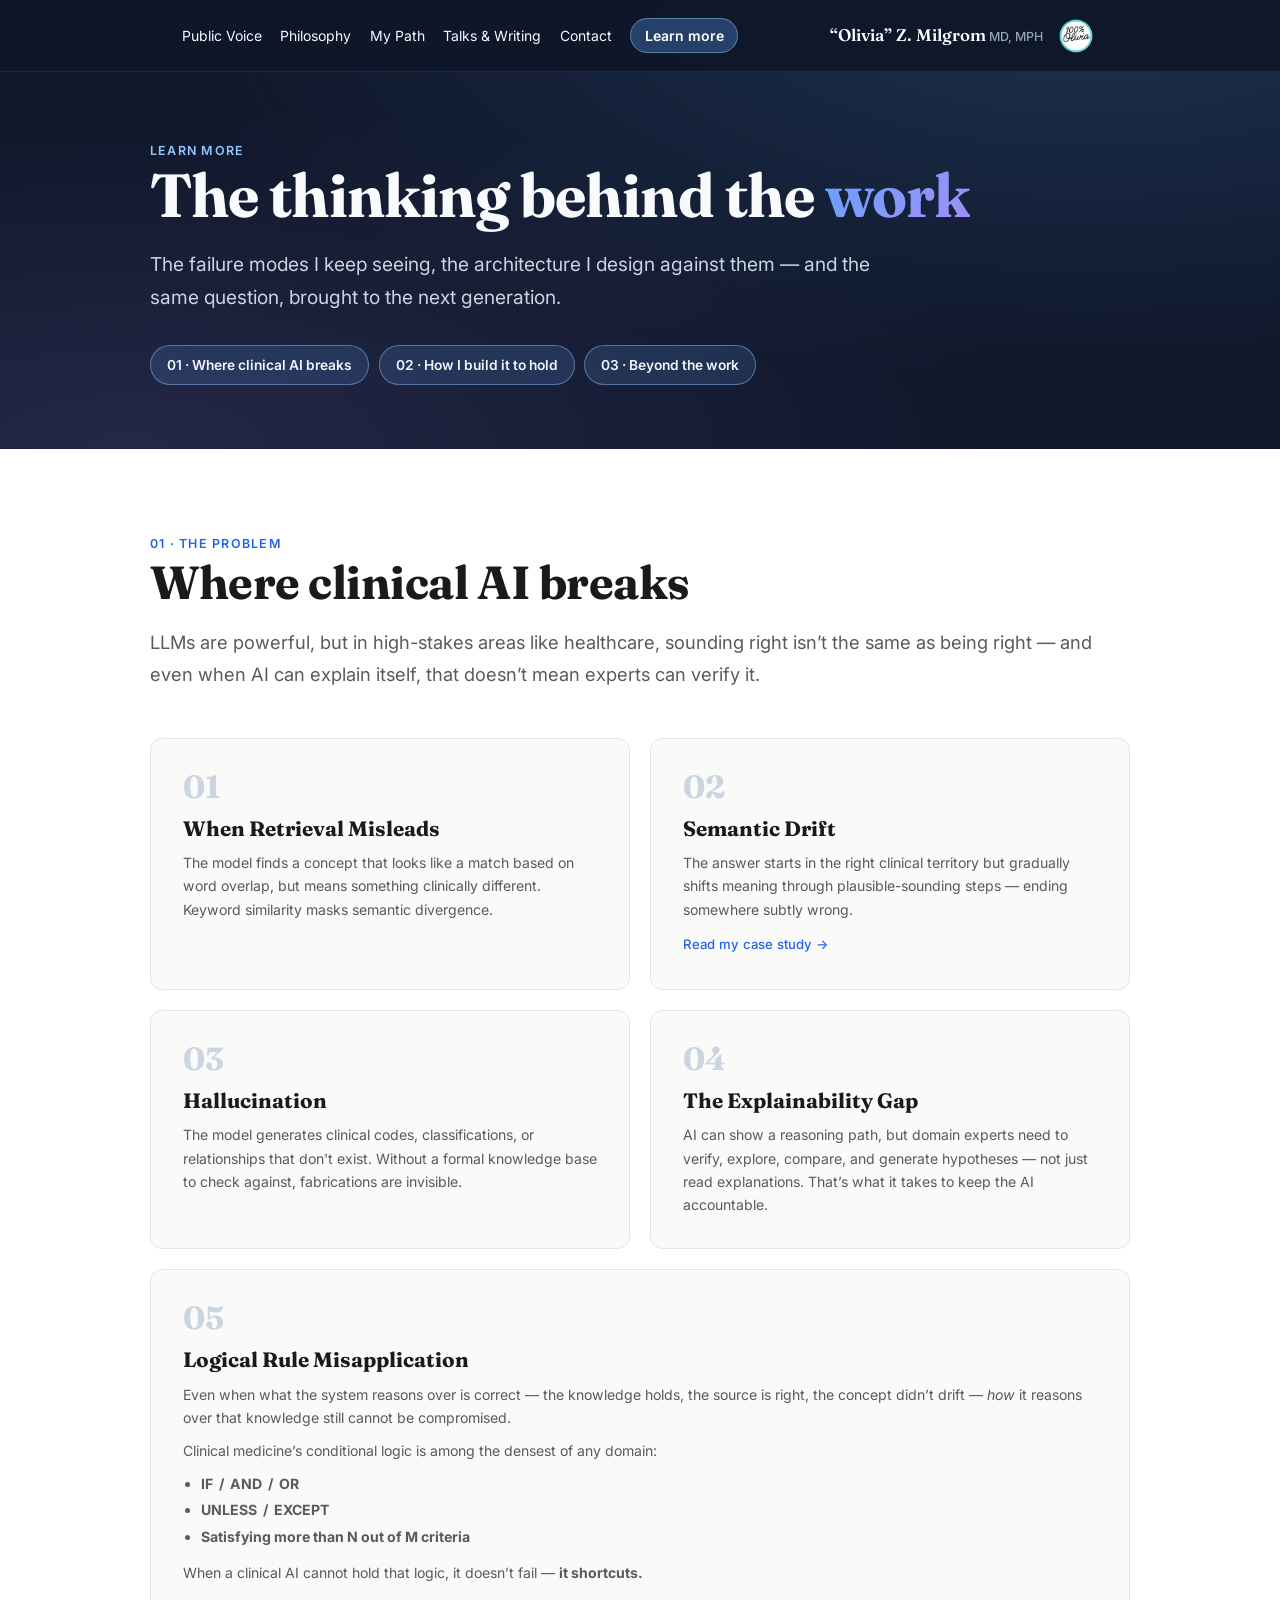
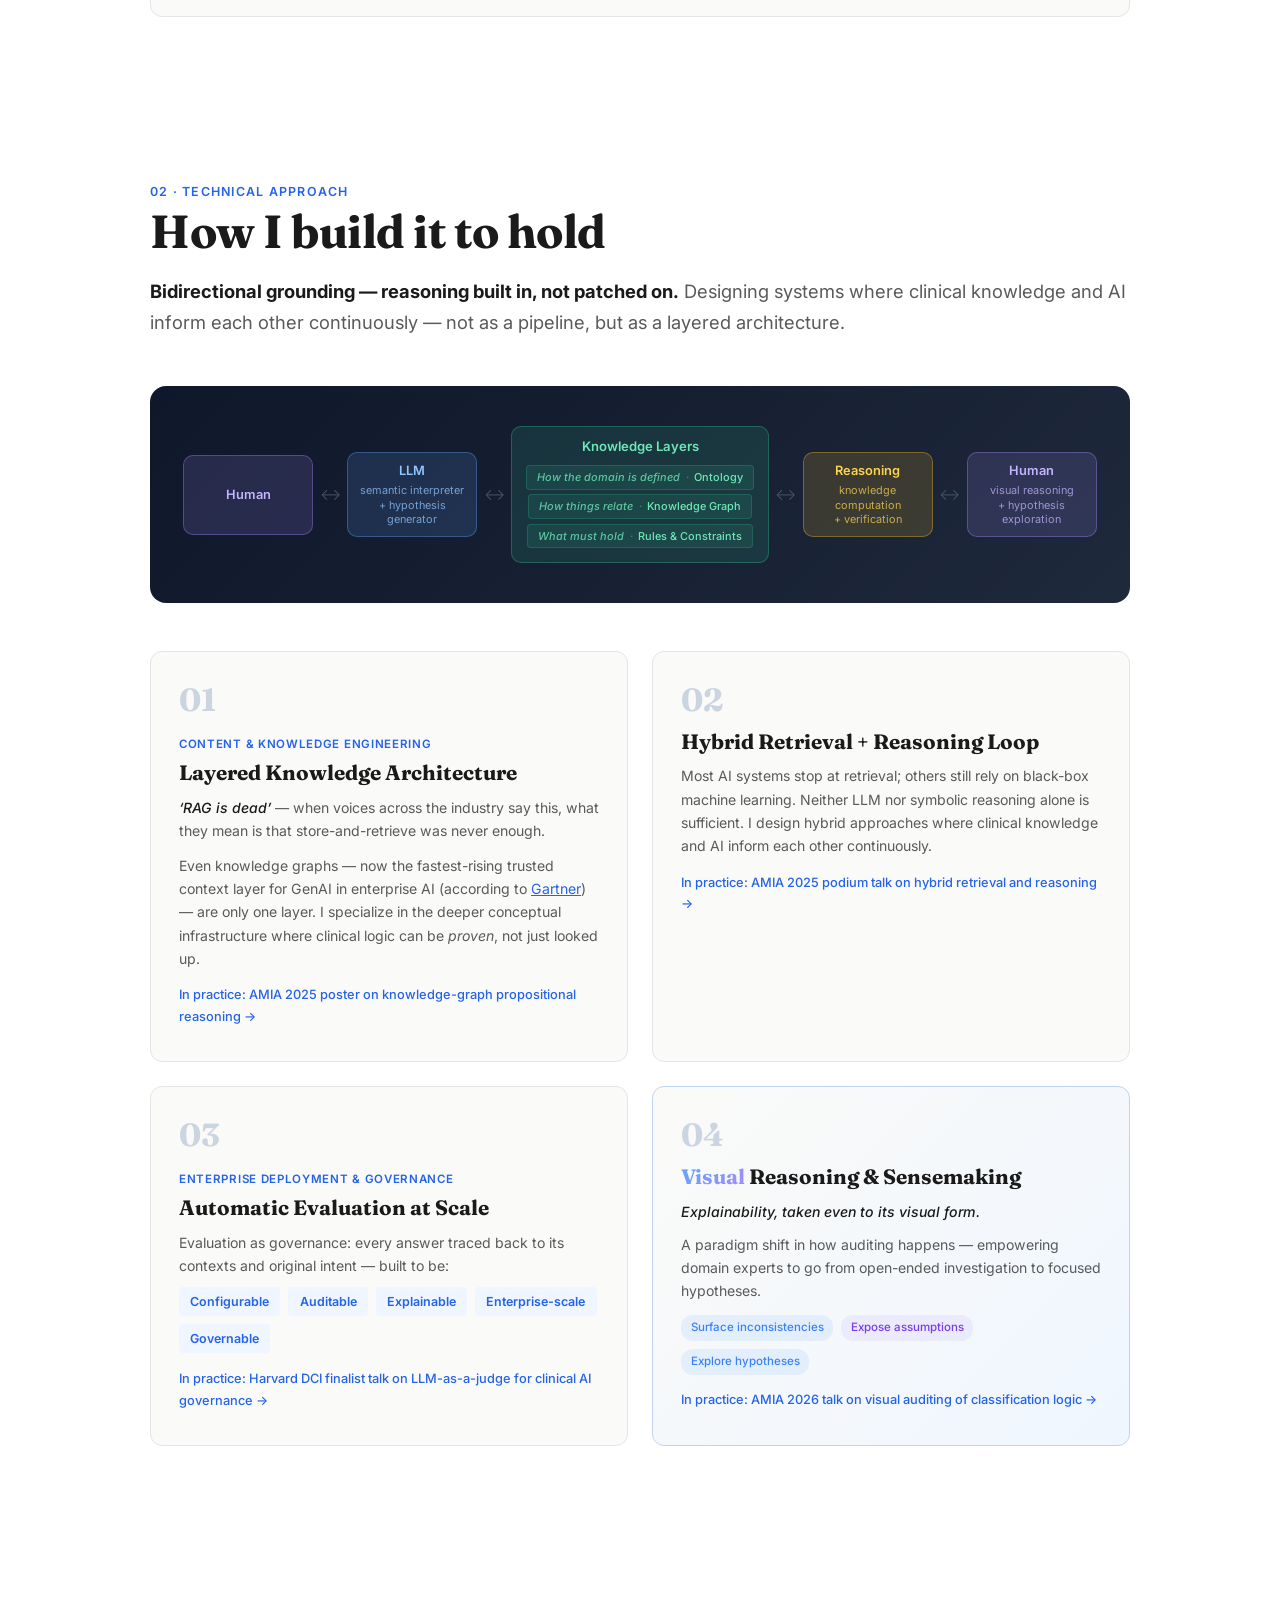
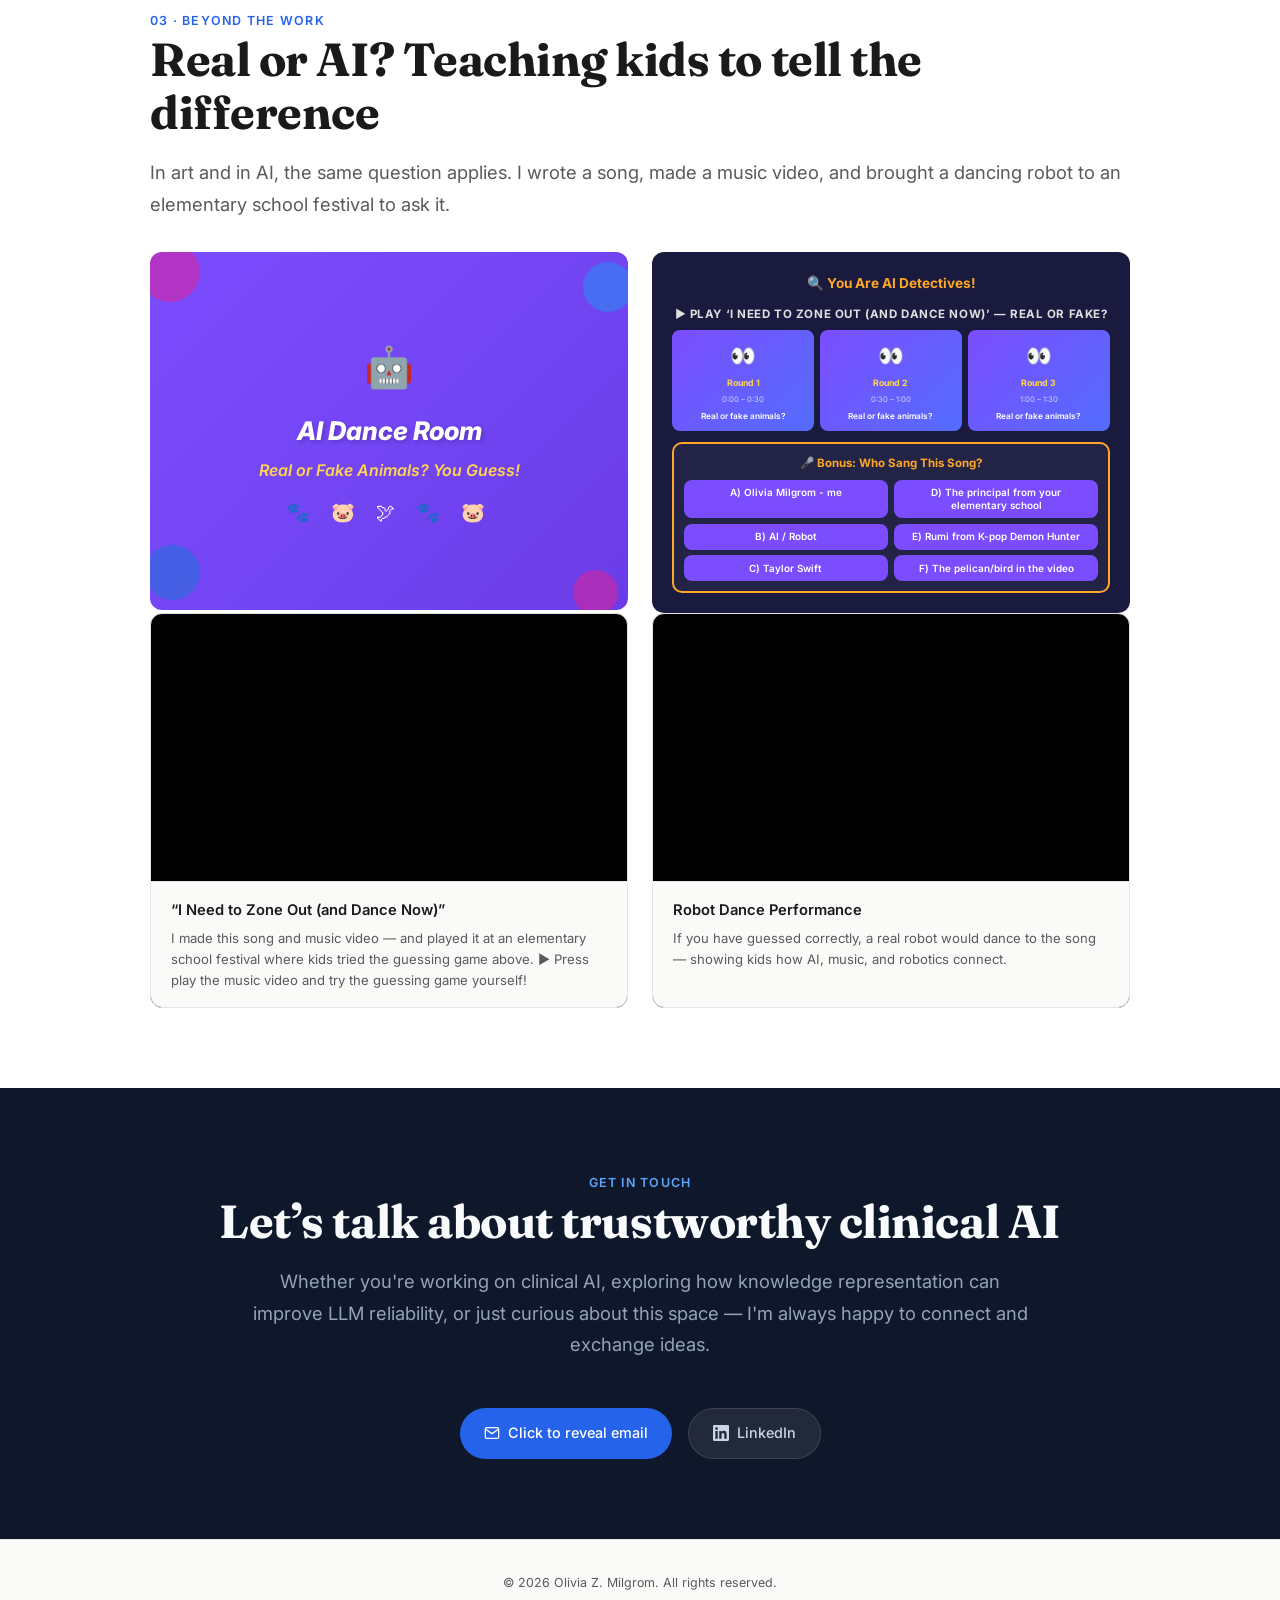
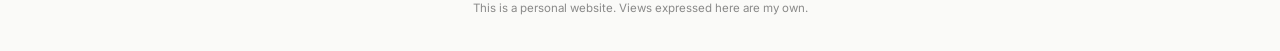
==== learn-more.html @ 84e0f895 "Redesign site: new hero, Public Voice gallery, Philosophy, My Path, and Learn more page - Hero: port" ====
<!DOCTYPE html>
<html lang="en">
<head>
<meta charset="UTF-8">
<meta name="viewport" content="width=device-width, initial-scale=1.0">
<!-- Google Analytics -->
<script async src="https://www.googletagmanager.com/gtag/js?id=G-RL3PQB3LN1"></script>
<script>
  window.dataLayer = window.dataLayer || [];
  function gtag(){dataLayer.push(arguments);}
  gtag('js', new Date());
  gtag('config', 'G-RL3PQB3LN1');
</script>
<meta name="color-scheme" content="only light">
<script>
if ('scrollRestoration' in history) history.scrollRestoration = 'manual';
if (!window.location.hash) {
  window.scrollTo(0, 0);
  document.addEventListener('DOMContentLoaded', function() { window.scrollTo(0, 0); });
  window.addEventListener('load', function() {
    window.scrollTo(0, 0);
    setTimeout(function() { window.scrollTo(0, 0); }, 50);
    setTimeout(function() { window.scrollTo(0, 0); }, 150);
    setTimeout(function() { window.scrollTo(0, 0); }, 500);
  });
}
</script>
<title>Learn more &mdash; &ldquo;Olivia&rdquo; Z. Milgrom</title>
<meta name="description" content="Where clinical AI breaks, how &quot;Olivia&quot; Z. Milgrom, MD MPH builds it to hold, and beyond the work.">
<link rel="preconnect" href="https://fonts.googleapis.com">
<link href="https://fonts.googleapis.com/css2?family=Inter:wght@300;400;500;600;700&family=Fraunces:opsz,wght@9..144,400;9..144,600;9..144,700&display=swap" rel="stylesheet">
<link rel="stylesheet" href="assets/css/site.css">
</head>
<body>

<!-- Navigation -->
<nav>
  <div class="nav-inner">
    <div class="nav-links">
      <a href="index.html#voice">Public Voice</a>
      <a href="index.html#about">Philosophy</a>
      <a href="index.html#path">My Path</a>
      <a href="index.html#writing">Talks &amp; Writing</a>
      <a href="#contact">Contact</a>
      <a href="learn-more.html" class="nav-more active">Learn more</a>
    </div>
    <a href="index.html" class="nav-brand">
      <span class="nav-name">&ldquo;Olivia&rdquo; Z. Milgrom<span class="nav-cred">MD, MPH</span></span>
      <img src="assets/images/logo-100-olivia.png" alt="100% Olivia">
    </a>
  </div>
</nav>

<section class="page-hero">
  <div class="section-inner">
    <span class="section-label">Learn more</span>
    <h1>The thinking behind the <em>work</em></h1>
    <p>The failure modes I keep seeing, the architecture I design against them &mdash; and the same question, brought to the next generation.</p>
    <div class="page-jump"><a href="#problem">01 &middot; Where clinical AI breaks</a><a href="#approach">02 &middot; How I build it to hold</a><a href="#community">03 &middot; Beyond the work</a></div>
  </div>
</section>

<!-- The Problem -->
<section class="problem-section" id="problem">
  <div class="section-inner">
    <span class="section-label">01 &middot; The Problem</span>
    <div class="section-title">Where clinical AI breaks</div>
    <p class="section-subtitle">
      LLMs are powerful, but in high-stakes areas like healthcare, sounding right isn&rsquo;t the same as being right &mdash;
      and even when AI can explain itself, that doesn&rsquo;t mean experts can verify it.
    </p>
    <div class="problem-grid">
      <div class="problem-card">
        <div class="step-num">01</div>
        <h3>When Retrieval Misleads</h3>
        <p>The model finds a concept that looks like a match based on word overlap, but means something clinically different. Keyword similarity masks semantic divergence.</p>
      </div>
      <div class="problem-card">
        <div class="step-num">02</div>
        <h3>Semantic Drift</h3>
        <p>The answer starts in the right clinical territory but gradually shifts meaning through plausible-sounding steps &mdash; ending somewhere subtly wrong.</p>
        <a href="https://medium.com/@olivia.milgrom/a-semantic-drift-perfect-storm-in-medical-ai-f0e9cd1b0f03" target="_blank" rel="noopener" style="display: inline-block; margin-top: 0.75rem; font-size: 0.82rem; font-weight: 500; color: var(--color-accent); text-decoration: none;">Read my case study &rarr;</a>
      </div>
      <div class="problem-card">
        <div class="step-num">03</div>
        <h3>Hallucination</h3>
        <p>The model generates clinical codes, classifications, or relationships that don't exist. Without a formal knowledge base to check against, fabrications are invisible.</p>
      </div>
      <div class="problem-card">
        <div class="step-num">04</div>
        <h3>The Explainability Gap</h3>
        <p>AI can show a reasoning path, but domain experts need to verify, explore, compare, and generate hypotheses &mdash; not just read explanations. That&rsquo;s what it takes to keep the AI accountable.</p>
      </div>
      <div class="problem-card" style="grid-column: 1 / -1;">
        <div class="step-num">05</div>
        <h3>Logical Rule Misapplication</h3>
        <p>Even when what the system reasons over is correct &mdash; the knowledge holds, the source is right, the concept didn&rsquo;t drift &mdash; <em>how</em> it reasons over that knowledge still cannot be compromised.</p>
        <p style="margin-top: 0.65rem;">Clinical medicine&rsquo;s conditional logic is among the densest of any domain:</p>
        <ul style="margin: 0.5rem 0 0.65rem 1.1rem; font-size: 0.88rem; color: var(--color-text-muted); line-height: 1.9;">
          <li><strong>IF &nbsp;/&nbsp; AND &nbsp;/&nbsp; OR</strong></li>
          <li><strong>UNLESS &nbsp;/&nbsp; EXCEPT</strong></li>
          <li><strong>Satisfying more than N out of M criteria</strong></li>
        </ul>
        <p>When a clinical AI cannot hold that logic, it doesn&rsquo;t fail &mdash; <strong>it shortcuts.</strong></p>
      </div>
    </div>
  </div>
</section>

<!-- Baby Blues Example — PRESERVED FOR FUTURE USE (pending submission)
<section class="example-section">
  <div class="section-inner">
    <div class="example-box">
      <h3>One phrase, all three failures: "Baby blues"</h3>
      <p>When an AI system processes the clinical concept "Baby blues" (postpartum mood changes,
        ICD-10-CM code F53.0), all three failure modes appear at once — making this a useful litmus
        test for any clinical AI system.</p>
      <div class="example-failures">
        <div class="example-failure failure-surface"><h4>Surface-Level</h4><p>Lexical search returns "Blue baby" — cyanotic heart disease in newborns. Word overlap, completely wrong clinical meaning.</p></div>
        <div class="example-failure failure-drift"><h4>Semantic Drift</h4><p>The LLM starts with postpartum mood, drifts through "depression," and lands on major depressive disorder — a different condition requiring different treatment.</p></div>
        <div class="example-failure failure-hallucination"><h4>Hallucination</h4><p>The model invents plausible-sounding but nonexistent ICD-10 codes, or fabricates clinical relationships not in any knowledge base.</p></div>
      </div>
    </div>
  </div>
</section>
-->

<!-- Approach -->
<section class="approach-section" id="approach">
  <div class="section-inner">
    <span class="section-label">02 &middot; Technical Approach</span>
    <div class="section-title">How I build it to hold</div>
    <p class="section-subtitle">
      <strong style="color: var(--color-text);">Bidirectional grounding &mdash; reasoning built in, not patched on.</strong> Designing systems where clinical knowledge and AI inform each other continuously &mdash; not as a pipeline, but as a layered architecture.
    </p>

    <!-- Architecture Diagram -->
    <div class="arch-diagram">
      <div class="arch-flow">
        <div class="arch-node arch-node-human">Human</div>
        <div class="arch-arrow">&harr;</div>
        <div class="arch-node arch-node-llm">LLM<div class="arch-node-sub">semantic interpreter<br>+ hypothesis generator</div></div>
        <div class="arch-arrow">&harr;</div>
        <div class="arch-node arch-node-knowledge">
          <div style="font-size: 0.82rem; font-weight: 600; margin-bottom: 0.4rem;">Knowledge Layers</div>
          <div class="arch-klayer"><span class="kl-q">How the domain is defined</span> <span class="kl-sep">&middot;</span> Ontology</div>
          <div class="arch-klayer"><span class="kl-q">How things relate</span> <span class="kl-sep">&middot;</span> Knowledge Graph</div>
          <div class="arch-klayer"><span class="kl-q">What must hold</span> <span class="kl-sep">&middot;</span> Rules &amp; Constraints</div>
        </div>
        <div class="arch-arrow">&harr;</div>
        <div class="arch-node arch-node-reasoner">Reasoning<div class="arch-node-sub">knowledge computation<br>+ verification</div></div>
        <div class="arch-arrow">&harr;</div>
        <div class="arch-node arch-node-human">Human<div class="arch-node-sub">visual reasoning<br>+ hypothesis exploration</div></div>
      </div>
    </div>

    <!-- Explanatory Steps -->
    <div class="approach-flow">
      <div class="approach-step" id="layered-knowledge">
        <div class="step-num">01</div>
        <span class="step-tag">Content &amp; Knowledge Engineering</span>
        <h3>Layered Knowledge Architecture</h3>
        <p style="margin-bottom: 0.75rem;"><span style="font-style: italic; color: var(--color-text); font-weight: 500;">&lsquo;RAG is dead&rsquo;</span> &mdash; when voices across the industry say this, what they mean is that store-and-retrieve was never enough.</p>
        <p>Even knowledge graphs &mdash; now the fastest-rising trusted context layer for GenAI in enterprise AI (according to <a href="https://www.gartner.com/en/articles/hype-cycle-for-artificial-intelligence" target="_blank" rel="noopener" style="color: var(--color-accent); text-decoration: underline;">Gartner</a>) &mdash; are only one layer. I specialize in the deeper conceptual infrastructure where clinical logic can be <em>proven</em>, not just looked up.</p>
        <a href="index.html#amia-2025-poster" style="display: inline-block; margin-top: 0.9rem; font-size: 0.8rem; font-weight: 500; color: var(--color-accent); text-decoration: none;">In practice: AMIA 2025 poster on knowledge-graph propositional reasoning &rarr;</a>
      </div>
      <div class="approach-step" id="hybrid-reasoning">
        <div class="step-num">02</div>
        <h3>Hybrid Retrieval + Reasoning Loop</h3>
        <p>Most AI systems stop at retrieval; others still rely on black-box machine learning. Neither LLM nor symbolic reasoning alone is sufficient. I design hybrid approaches where clinical knowledge and AI inform each other continuously.</p>
        <a href="index.html#amia-2025-podium" style="display: inline-block; margin-top: 0.9rem; font-size: 0.8rem; font-weight: 500; color: var(--color-accent); text-decoration: none;">In practice: AMIA 2025 podium talk on hybrid retrieval and reasoning &rarr;</a>
      </div>
      <div class="approach-step">
        <div class="step-num">03</div>
        <span class="step-tag">Enterprise Deployment &amp; Governance</span>
        <h3>Automatic Evaluation at Scale</h3>
        <p>Evaluation as governance: every answer traced back to its contexts and original intent &mdash; built to be:</p>
        <div style="display: flex; gap: 0.5rem; flex-wrap: wrap; margin-top: 0.6rem;">
          <span style="font-size: 0.78rem; font-weight: 600; padding: 0.25rem 0.7rem; border-radius: 4px; background: #EFF6FF; color: #2563EB;">Configurable</span>
          <span style="font-size: 0.78rem; font-weight: 600; padding: 0.25rem 0.7rem; border-radius: 4px; background: #EFF6FF; color: #2563EB;">Auditable</span>
          <span style="font-size: 0.78rem; font-weight: 600; padding: 0.25rem 0.7rem; border-radius: 4px; background: #EFF6FF; color: #2563EB;">Explainable</span>
          <span style="font-size: 0.78rem; font-weight: 600; padding: 0.25rem 0.7rem; border-radius: 4px; background: #EFF6FF; color: #2563EB;">Enterprise-scale</span>
          <span style="font-size: 0.78rem; font-weight: 600; padding: 0.25rem 0.7rem; border-radius: 4px; background: #EFF6FF; color: #2563EB;">Governable</span>
        </div>
        <a href="index.html#dci-2026" style="display: inline-block; margin-top: 0.9rem; font-size: 0.8rem; font-weight: 500; color: var(--color-accent); text-decoration: none;">In practice: Harvard DCI finalist talk on LLM-as-a-judge for clinical AI governance &rarr;</a>
        <!-- PRESERVED DETAIL: AI evaluation tools deployed via MCP (Model Context Protocol — an open standard for connecting AI models to external knowledge and tools). -->
      </div>
      <div class="approach-step" id="visual-reasoning" style="background: linear-gradient(135deg, #FAFAF8 0%, #EFF6FF 100%); border: 1.5px solid #bfd4f2;">
        <div class="step-num">04</div>
        <h3><span style="background: linear-gradient(135deg, #60A5FA, #A78BFA); -webkit-background-clip: text; -webkit-text-fill-color: transparent; background-clip: text;">Visual</span> Reasoning &amp; Sensemaking</h3>
        <p style="font-style: italic; color: var(--color-text); font-weight: 500; margin-bottom: 0.6rem;">Explainability, taken even to its visual form.</p>
        <p style="margin-bottom: 0.8rem;">A paradigm shift in how auditing happens &mdash; empowering domain experts to go from open-ended investigation to focused hypotheses.</p>
        <div style="display: flex; gap: 0.5rem; margin-top: 0.4rem; flex-wrap: wrap;">
          <span style="font-size: 0.72rem; padding: 0.2rem 0.6rem; border-radius: 12px; background: rgba(96,165,250,0.12); color: #3B82F6; font-weight: 500;">Surface inconsistencies</span>
          <span style="font-size: 0.72rem; padding: 0.2rem 0.6rem; border-radius: 12px; background: rgba(167,139,250,0.12); color: #7C3AED; font-weight: 500;">Expose assumptions</span>
          <span style="font-size: 0.72rem; padding: 0.2rem 0.6rem; border-radius: 12px; background: rgba(96,165,250,0.12); color: #3B82F6; font-weight: 500;">Explore hypotheses</span>
        </div>
        <a href="index.html#amia-2026" style="display: inline-block; margin-top: 0.9rem; font-size: 0.8rem; font-weight: 500; color: var(--color-accent); text-decoration: none;">In practice: AMIA 2026 talk on visual auditing of classification logic &rarr;</a>
      </div>
    </div>
  </div>
</section>

<!-- Beyond the Work -->
<section class="community-section" id="community">
  <div class="section-inner">
    <span class="section-label">03 &middot; Beyond the Work</span>
    <div class="section-title">Real or AI? Teaching kids to tell the difference</div>
    <p class="section-subtitle" style="margin-bottom: 0;">In art and in AI, the same question applies. I wrote a song, made a music video, and brought a dancing robot to an elementary school festival to ask it.</p>

    <!-- STEAM Activity Slides (first) -->
    <div class="steam-slides">
      <!-- Slide 1: Title Slide -->
      <div class="steam-slide steam-slide-1">
        <div class="corner-blob blob-tl"></div>
        <div class="corner-blob blob-tr"></div>
        <div class="corner-blob blob-bl"></div>
        <div class="corner-blob blob-br"></div>
        <div class="slide-robot">&#x1F916;</div>
        <h3>AI Dance Room</h3>
        <div class="slide-subtitle">Real or Fake Animals? You Guess!</div>
        <div class="slide-icons">&#x1F43E; &#x1F437; &#x1F54A; &#x1F43E; &#x1F437;</div>
      </div>

      <!-- Slide 2: 3 Rounds + Bonus Quiz -->
      <div class="steam-slide steam-slide-2">
        <div class="quiz-header">&#x1F50D; You Are AI Detectives!</div>

        <!-- Three Rounds -->
        <div class="rounds-section">
          <h4>&#x25B6; Play &lsquo;I Need to Zone Out (and Dance Now)&rsquo; &mdash; Real or Fake?</h4>
          <div class="rounds-grid">
            <div class="round-card">
              <span class="round-emoji">&#x1F440;</span>
              <span class="round-label">Round 1</span>
              <span class="round-time">0:00 &ndash; 0:30</span>
              <span class="round-q">Real or fake animals?</span>
            </div>
            <div class="round-card">
              <span class="round-emoji">&#x1F440;</span>
              <span class="round-label">Round 2</span>
              <span class="round-time">0:30 &ndash; 1:00</span>
              <span class="round-q">Real or fake animals?</span>
            </div>
            <div class="round-card">
              <span class="round-emoji">&#x1F440;</span>
              <span class="round-label">Round 3</span>
              <span class="round-time">1:00 &ndash; 1:30</span>
              <span class="round-q">Real or fake animals?</span>
            </div>
          </div>
        </div>

        <!-- Bonus: Who Sang It? -->
        <div class="quiz-board">
          <h4>&#x1F3A4; Bonus: Who Sang This Song?</h4>
          <div class="quiz-options">
            <div class="quiz-option">A) Olivia Milgrom - me</div>
            <div class="quiz-option">D) The principal from your elementary school</div>
            <div class="quiz-option">B) AI / Robot</div>
            <div class="quiz-option">E) Rumi from K-pop Demon Hunter</div>
            <div class="quiz-option">C) Taylor Swift</div>
            <div class="quiz-option">F) The pelican/bird in the video</div>
          </div>
        </div>
      </div>
    </div>

    <!-- Videos -->
    <div class="community-grid">
      <div class="community-video">
        <iframe src="https://www.youtube.com/embed/BuSH_kAuNek" title="I need to zone out (and dance now) - AI Song" allow="accelerometer; clipboard-write; encrypted-media; gyroscope; picture-in-picture" allowfullscreen loading="lazy"></iframe>
        <div class="video-caption">
          <h4>&ldquo;I Need to Zone Out (and Dance Now)&rdquo;</h4>
          <p>I made this song and music video &mdash; and played it
          at an elementary school festival where kids tried the guessing game above.
          &#x25B6; Press play the music video and try the guessing game yourself!</p>
        </div>
      </div>
      <div class="community-video">
        <iframe src="https://www.youtube.com/embed/_xEVn1Y7H2Y" title="Robot needs to zoom out and dance now" allow="accelerometer; clipboard-write; encrypted-media; gyroscope; picture-in-picture" allowfullscreen loading="lazy"></iframe>
        <div class="video-caption">
          <h4>Robot Dance Performance</h4>
          <p>If you have guessed correctly, a real robot would dance to the song &mdash;
          showing kids how AI, music, and robotics connect.</p>
        </div>
      </div>
    </div>

  </div>
</section>

<!-- Contact -->
<section class="contact-section" id="contact">
  <div class="section-inner">
    <span class="section-label">Get in Touch</span>
    <div class="section-title">Let&rsquo;s talk about trustworthy clinical AI</div>
    <p class="section-subtitle">
      Whether you're working on clinical AI, exploring how knowledge representation
      can improve LLM reliability, or just curious about this space &mdash;
      I'm always happy to connect and exchange ideas.
    </p>
    <div class="contact-links">
      <a href="#contact" class="btn-primary" id="email-reveal" onclick="event.preventDefault();var a='contact',b='100percent-olivia',c='com';var addr=a+'@'+b+'.'+c;this.href='mail'+'to:'+addr;this.textContent=addr;this.onclick=null;this.style.cursor='pointer';" style="cursor: pointer; text-decoration: none;">
        <svg width="16" height="16" fill="none" stroke="currentColor" stroke-width="2" viewBox="0 0 24 24"><path d="M4 4h16c1.1 0 2 .9 2 2v12c0 1.1-.9 2-2 2H4c-1.1 0-2-.9-2-2V6c0-1.1.9-2 2-2z"/><polyline points="22,6 12,13 2,6"/></svg>
        Click to reveal email
      </a>
      <a href="https://www.linkedin.com/in/olivia-milgrom" class="btn-secondary" target="_blank" rel="noopener">
        <svg width="16" height="16" fill="currentColor" viewBox="0 0 24 24"><path d="M20.447 20.452h-3.554v-5.569c0-1.328-.027-3.037-1.852-3.037-1.853 0-2.136 1.445-2.136 2.939v5.667H9.351V9h3.414v1.561h.046c.477-.9 1.637-1.85 3.37-1.85 3.601 0 4.267 2.37 4.267 5.455v6.286zM5.337 7.433a2.062 2.062 0 01-2.063-2.065 2.064 2.064 0 112.063 2.065zm1.782 13.019H3.555V9h3.564v11.452zM22.225 0H1.771C.792 0 0 .774 0 1.729v20.542C0 23.227.792 24 1.771 24h20.451C23.2 24 24 23.227 24 22.271V1.729C24 .774 23.2 0 22.222 0h.003z"/></svg>
        LinkedIn
      </a>
    </div>
  </div>
</section>

<footer>
  &copy; 2026 Olivia Z. Milgrom. All rights reserved.
  <div style="margin-top: 0.4rem; font-size: 0.72rem; opacity: 0.7;">This is a personal website. Views expressed here are my own.</div>
</footer>

</body>
</html>
---- assets/css/site.css ----
:root {
    --color-bg: #FAFAF8;
    --color-text: #1a1a1a;
    --color-text-muted: #5a5a5a;
    --color-accent: #2563EB;
    --color-accent-soft: #EFF6FF;
    --color-border: #e5e5e5;
    --color-hero-bg: #0F172A;
    --color-hero-text: #F8FAFC;
    --color-hero-muted: #94A3B8;
    --font-display: 'Fraunces', Georgia, serif;
    --font-body: 'Inter', -apple-system, sans-serif;
    --max-width: 980px;
  }
  *, *::before, *::after { box-sizing: border-box; margin: 0; padding: 0; }
  html { scroll-behavior: smooth; color-scheme: only light; }
  body {
    font-family: var(--font-body);
    color: var(--color-text);
    background: var(--color-bg);
    line-height: 1.7;
    font-size: 16px;
    -webkit-font-smoothing: antialiased;
  }

  /* -- Scroll offset for fixed nav -- */
  section[id], .approach-step[id], .writing-card[id] {
    scroll-margin-top: 80px;
  }

  /* -- Nav -- */
  nav {
    position: fixed; top: 0; left: 0; right: 0; z-index: 100;
    background: rgba(15, 23, 42, 0.95);
    backdrop-filter: blur(12px);
    border-bottom: 1px solid rgba(255,255,255,0.08);
  }
  nav .nav-inner {
    max-width: var(--max-width); margin: 0 auto;
    display: flex; justify-content: space-between; align-items: center;
    padding: 0.85rem 2rem;
  }
  nav .nav-brand {
    flex-shrink: 0; display: flex; align-items: center; gap: 0.7rem;
    text-decoration: none;
  }
  nav .nav-name {
    font-family: var(--font-display); font-size: 1.05rem; font-weight: 600;
    color: var(--color-hero-text); white-space: nowrap;
  }
  nav .nav-name .nav-cred { font-family: var(--font-body); font-size: 0.78rem; font-weight: 500; color: var(--color-hero-muted); margin-left: 0.2rem; }
  nav .nav-brand img {
    height: 44px; width: 44px; border-radius: 50%; display: block;
  }
  nav .nav-links { display: flex; gap: 1.15rem; align-items: center; }
  nav .nav-links a {
    color: var(--color-hero-text); text-decoration: none;
    font-size: 0.875rem; font-weight: 400; transition: color 0.2s;
  }
  nav .nav-links a:hover { color: var(--color-hero-text); }

  /* -- Hero -- */
  .hero {
    background: var(--color-hero-bg);
    color: var(--color-hero-text);
    padding: 8rem 2rem 5rem;
    position: relative; overflow: hidden;
  }
  /* Stage photo as a soft backdrop behind the bio */
  .hero::before {
    content: ""; position: absolute; inset: 0;
    background: url("assets/images/photo-himss.jpg") center 35% / cover no-repeat;
    filter: blur(7px) saturate(0.9); transform: scale(1.08); opacity: 0.5;
  }
  .hero::after {
    content: ""; position: absolute; inset: 0;
    background: linear-gradient(100deg, rgba(15,23,42,0.97) 0%, rgba(15,23,42,0.88) 45%, rgba(15,23,42,0.6) 100%),
                linear-gradient(to bottom, rgba(15,23,42,0) 55%, rgba(15,23,42,0.95) 100%);
  }
  .hero-inner {
    position: relative; z-index: 1;
    max-width: var(--max-width); margin: 0 auto;
    display: grid; grid-template-columns: 1fr 335px; gap: 3rem; align-items: start;
  }
  /* Round portrait, cropped to the face */
  .hero-portrait {
    width: 220px; aspect-ratio: 1; border-radius: 50%; overflow: hidden; margin: 2.5rem auto 0;
    border: 3px solid rgba(255,255,255,0.14);
    box-shadow: 0 0 0 8px rgba(96,165,250,0.08), 0 20px 50px rgba(0,0,0,0.4);
  }
  .hero-portrait img {
    width: 100%; height: 100%; object-fit: cover; object-position: center 20%; display: block;
    transform: scale(1.1); transform-origin: 50% 20%;
  }
  .hero-text > :last-child { margin-bottom: 0; }
  /* Bio with highlighter-marked keywords */
  .hero-bio {
    font-size: 1.2rem; line-height: 1.85; color: #CBD5E1; max-width: 700px; margin-bottom: 1.75rem;
  }
  .hero-bio mark {
    color: #fff; font-weight: 600; padding: 0 0.15em; border-radius: 3px;
    background: linear-gradient(90deg, rgba(96,165,250,0.45), rgba(167,139,250,0.45)) no-repeat 0 88% / 0% 38%;
    animation: mark-in 0.7s ease-out forwards;
  }
  .hero-bio mark:nth-of-type(2) { animation-delay: 0.25s; }
  .hero-bio mark:nth-of-type(3) { animation-delay: 0.5s; }
  .hero-bio mark:nth-of-type(4) { animation-delay: 0.75s; }
  .hero-bio mark:nth-of-type(5) { animation-delay: 1s; }
  .hero-bio mark:nth-of-type(6) { animation-delay: 1.25s; }
  .hero-bio mark:nth-of-type(7) { animation-delay: 1.5s; }
  @keyframes mark-in { to { background-size: 100% 38%; } }
  @media (prefers-reduced-motion: reduce) { .hero-bio mark { animation: none; background-size: 100% 38%; } }
  .hero-pillars { display: flex; flex-wrap: wrap; gap: 0 1.6rem; }
  .hero-pillars span {
    font-family: var(--font-display); font-size: clamp(1.5rem, 3vw, 2rem); font-weight: 700; line-height: 1.3;
    color: var(--color-hero-text);
  }
  .hero-pillars span::before { content: ""; display: inline-block; width: 0.38em; height: 0.38em; border-radius: 50%; margin-right: 0.45em; vertical-align: 0.12em; background: linear-gradient(135deg, #60A5FA, #A78BFA); }
  .hero-name {
    font-size: 0.85rem; font-weight: 600; letter-spacing: 0.1em;
    text-transform: uppercase; color: #93C5FD; margin-bottom: 1rem;
  }
  .hero-identity {
    display: flex; align-items: center; gap: 0.75rem;
    margin-bottom: 1.2rem;
  }
  .hero-photo {
    flex-shrink: 0; width: 52px; height: 52px;
    border-radius: 50%; overflow: hidden;
    border: 2px solid rgba(255,255,255,0.15);
  }
  .hero-photo img { width: 100%; height: 100%; object-fit: cover; object-position: center 15%; }
  .hero-label {
    display: inline-block;
    font-size: 0.8rem; font-weight: 500; letter-spacing: 0.08em;
    text-transform: uppercase; color: var(--color-hero-muted);
  }
  .hero h1 {
    font-family: var(--font-display);
    font-size: clamp(2.5rem, 6vw, 4.1rem);
    font-weight: 700; line-height: 1.1; letter-spacing: -0.01em;
    margin-bottom: 1.75rem; max-width: 780px;
  }
  .hero h1 em {
    font-style: normal;
    background: linear-gradient(135deg, #60A5FA, #A78BFA);
    -webkit-background-clip: text; -webkit-text-fill-color: transparent;
    background-clip: text;
  }
  .hero-subtitle {
    font-size: 1.15rem; color: var(--color-hero-muted);
    max-width: 780px; line-height: 1.75; margin-bottom: 2.5rem;
  }
  .hero-proof {
    grid-column: 1 / -1;
    display: grid; grid-template-columns: repeat(4, 1fr); gap: 1rem;
    margin-top: 0.5rem;
  }
  .hero-proof a, .hero-proof div {
    display: block; padding: 1.25rem 1.25rem 1.1rem; border-radius: 14px;
    background: rgba(96,165,250,0.07); border: 1px solid rgba(96,165,250,0.2);
    text-decoration: none; transition: border-color 0.2s, background 0.2s;
  }
  .hero-proof a:hover { border-color: rgba(96,165,250,0.55); background: rgba(96,165,250,0.12); }
  .hero-proof .proof-big {
    display: block; font-family: var(--font-display); font-size: 2.3rem; font-weight: 700; line-height: 1;
    background: linear-gradient(135deg, #60A5FA, #A78BFA);
    -webkit-background-clip: text; -webkit-text-fill-color: transparent; background-clip: text;
    margin-bottom: 0.6rem;
  }
  .hero-proof strong { display: block; font-size: 0.88rem; font-weight: 600; color: var(--color-hero-text); line-height: 1.35; }
  .hero-proof .proof-sub { display: block; font-size: 0.75rem; color: var(--color-hero-muted); margin-top: 0.25rem; line-height: 1.4; }
  .hero-credentials { grid-column: 1 / -1; display: flex; flex-wrap: wrap; gap: 0.5rem; margin-top: 1.5rem; }
  .hero-credentials span {
    font-size: 0.86rem; font-weight: 600;
    padding: 0.42rem 0.95rem; border-radius: 100px;
    background: rgba(96,165,250,0.16); color: #F1F5F9;
    border: 1px solid rgba(147,197,253,0.45);
  }

  /* -- Sections -- */
  section { padding: 5rem 2rem; }
  .section-inner { max-width: var(--max-width); margin: 0 auto; }
  .section-label {
    font-size: 0.78rem; font-weight: 600; letter-spacing: 0.1em;
    text-transform: uppercase; color: var(--color-accent); margin-bottom: 0.6rem;
  }
  .section-title {
    font-family: var(--font-display);
    font-size: clamp(1.9rem, 4.5vw, 2.9rem);
    font-weight: 700; line-height: 1.15; letter-spacing: -0.01em; margin-bottom: 1.1rem;
    max-width: 780px;
  }
  .section-subtitle {
    color: var(--color-text-muted);
    font-size: 1.15rem; max-width: 780px;
    margin-bottom: 3rem; line-height: 1.7;
  }

  /* -- About / Philosophy -- */
  .about-section { background: var(--color-bg); }
  .about-title {
    font-family: var(--font-display); font-size: clamp(2.2rem, 5.5vw, 3.6rem);
    font-weight: 700; line-height: 1.08; letter-spacing: -0.015em; margin-bottom: 1.25rem; max-width: 860px;
  }
  .about-title em, .about-quote em {
    font-style: normal; background: linear-gradient(135deg, #2563EB, #7C3AED);
    -webkit-background-clip: text; -webkit-text-fill-color: transparent; background-clip: text;
  }
  .about-philosophy { margin-top: 4.5rem; padding-top: 4rem; border-top: 1px solid var(--color-border); }
  .about-kicker { font-family: var(--font-display); font-size: clamp(1.3rem, 2.6vw, 1.65rem); font-weight: 600; font-style: italic; color: var(--color-accent); line-height: 1.3; margin-bottom: 1rem; }
  .about-lead { font-size: 1.25rem; line-height: 1.75; color: #334155; max-width: 760px; margin-bottom: 2.5rem; }
  .about-lead strong { color: var(--color-text); }
  .lifecycle { display: grid; grid-template-columns: repeat(3, 1fr); gap: 1rem; }
  .lifecycle > div { padding: 1.6rem 1.5rem; border-radius: 14px; background: #fff; border: 1px solid var(--color-border); }
  .lifecycle .lc-num { display: block; font-family: var(--font-display); font-size: 2.4rem; font-weight: 700; line-height: 1; color: #CBD5E1; margin-bottom: 0.9rem; }
  .lifecycle strong { display: block; font-family: var(--font-display); font-size: 1.4rem; font-weight: 700; line-height: 1.25; }
  .about-cycle { display: grid; grid-template-columns: 1fr 1.1fr; gap: 2.5rem; align-items: center; }
  .about-quote { font-family: var(--font-display); font-size: clamp(1.6rem, 3.4vw, 2.3rem); font-weight: 600; line-height: 1.2; margin-top: 0.4rem; }
  .about-cycle img { width: 100%; max-width: 520px; display: block; margin: 0 auto; }

  /* -- Problem -- */
  .problem-section { background: #fff; }
  .problem-grid {
    display: grid; grid-template-columns: 1fr 1fr; gap: 1.25rem;
    max-width: 780px;
  }
  .problem-card {
    padding: 2rem; border-radius: 12px;
    border: 1px solid var(--color-border); background: var(--color-bg);
  }
  .problem-card .card-icon {
    width: 42px; height: 42px; border-radius: 10px;
    display: flex; align-items: center; justify-content: center;
    font-size: 1.3rem; margin-bottom: 1rem;
  }
  .problem-card:nth-child(1) .card-icon { background: #FEE2E2; }
  .problem-card:nth-child(2) .card-icon { background: #FEF3C7; }
  .problem-card:nth-child(3) .card-icon { background: #DBEAFE; }
  .problem-card:nth-child(4) .card-icon { background: #E0E7FF; }
  .problem-card:nth-child(5) .card-icon { background: #D1FAE5; }
  .problem-card h3 { font-size: 1rem; font-weight: 600; margin-bottom: 0.5rem; }
  .problem-card p { font-size: 0.88rem; color: var(--color-text-muted); line-height: 1.65; }

  /* -- Example -- */
  .example-section { background: var(--color-bg); }
  .example-box {
    background: linear-gradient(135deg, #1E293B, #0F172A);
    border-radius: 16px; padding: 2.5rem; color: #F8FAFC;
    max-width: 780px;
  }
  .example-box h3 {
    font-family: var(--font-display); font-size: 1.2rem;
    font-weight: 700; margin-bottom: 1rem;
  }
  .example-box p { font-size: 0.95rem; color: #CBD5E1; line-height: 1.75; margin-bottom: 1rem; }
  .example-failures {
    display: grid; grid-template-columns: 1fr 1fr 1fr; gap: 1rem; margin-top: 1.5rem;
  }
  .example-failure {
    padding: 1.25rem; border-radius: 10px;
    background: rgba(255,255,255,0.05); border: 1px solid rgba(255,255,255,0.08);
  }
  .example-failure h4 {
    font-size: 0.78rem; font-weight: 600; text-transform: uppercase;
    letter-spacing: 0.06em; margin-bottom: 0.4rem;
  }
  .example-failure p { font-size: 0.82rem; color: #94A3B8; line-height: 1.6; margin-bottom: 0; }
  .failure-surface h4 { color: #FCA5A5; }
  .failure-drift h4 { color: #FCD34D; }
  .failure-hallucination h4 { color: #93C5FD; }

  /* -- Approach -- */
  .approach-section { background: #fff; }

  /* Architecture Diagram */
  .arch-diagram {
    max-width: 780px; margin-bottom: 3rem;
    background: linear-gradient(135deg, #0F172A, #1E293B);
    border-radius: 16px; padding: 2.5rem 2rem; color: #F8FAFC;
    overflow: hidden;
  }
  .arch-flow {
    display: flex; align-items: center; justify-content: center;
    gap: 0; flex-wrap: nowrap;
  }
  .arch-node {
    width: 130px; min-height: 80px; border-radius: 10px; text-align: center;
    font-size: 0.8rem; font-weight: 600; line-height: 1.35;
    display: flex; flex-direction: column; align-items: center; justify-content: center;
    padding: 0.6rem 0.5rem;
  }
  .arch-node-sub {
    font-size: 0.68rem; font-weight: 400; opacity: 0.75; margin-top: 0.2rem;
  }
  .arch-node-human {
    background: rgba(167,139,250,0.15); border: 1px solid rgba(167,139,250,0.35);
    color: #C4B5FD;
  }
  .arch-node-llm {
    background: rgba(96,165,250,0.15); border: 1px solid rgba(96,165,250,0.35);
    color: #93C5FD;
  }
  .arch-node-knowledge {
    background: rgba(52,211,153,0.12); border: 1px solid rgba(52,211,153,0.3);
    color: #6EE7B7; width: auto; padding: 0.7rem 0.9rem;
  }
  .arch-node-knowledge .arch-klayer {
    font-size: 0.68rem; font-weight: 500; padding: 0.25rem 0.6rem;
    border-radius: 4px; background: rgba(52,211,153,0.1);
    border: 1px solid rgba(52,211,153,0.2); margin: 0.15rem 0;
    white-space: nowrap; display: flex; align-items: center; gap: 0.35rem;
  }
  .arch-node-knowledge .arch-klayer .kl-q {
    font-style: italic; opacity: 0.8;
  }
  .arch-node-knowledge .arch-klayer .kl-sep {
    opacity: 0.4;
  }
  .arch-node-reasoner {
    background: rgba(251,191,36,0.15); border: 1px solid rgba(251,191,36,0.35);
    color: #FCD34D;
  }
  .arch-arrow {
    font-size: 1rem; color: #475569; padding: 0 0.4rem;
    font-weight: 300; flex-shrink: 0;
  }

  /* Approach Detail Steps */
  .approach-flow {
    display: grid; grid-template-columns: repeat(2, 1fr); gap: 1.5rem;
    max-width: 780px;
  }
  .approach-step {
    background: var(--color-bg); padding: 2rem 1.75rem; border-radius: 12px;
    border: 1px solid var(--color-border);
  }
  .approach-step .step-num {
    font-family: var(--font-display); font-size: 2rem; font-weight: 700;
    color: #E2E8F0; margin-bottom: 0.8rem; line-height: 1;
  }
  .approach-step h3 { font-family: var(--font-display); font-size: 1.3rem; font-weight: 700; line-height: 1.25; margin-bottom: 0.6rem; }
  .approach-step .step-tag { display: inline-block; font-size: 0.72rem; font-weight: 600; letter-spacing: 0.06em; text-transform: uppercase; color: var(--color-accent); margin-bottom: 0.35rem; }
  .approach-step p { font-size: 0.88rem; color: var(--color-text-muted); line-height: 1.65; }

  /* -- Writing -- */
  .writing-section { background: var(--color-bg); }
  .writing-grid { display: grid; grid-template-columns: 1fr; gap: 1.25rem; max-width: 780px; }
  .writing-card {
    display: block; padding: 1.75rem; border-radius: 12px;
    background: #fff; border: 1px solid var(--color-border);
    text-decoration: none; color: inherit; transition: border-color 0.2s, box-shadow 0.2s;
  }
  .writing-card:hover { border-color: var(--color-accent); box-shadow: 0 4px 16px rgba(37,99,235,0.08); }
  .writing-card .writing-meta {
    font-size: 0.78rem; color: var(--color-text-muted); margin-bottom: 0.5rem;
    display: flex; gap: 0.75rem; align-items: center;
  }
  .writing-card .writing-meta .writing-venue { font-weight: 600; color: var(--color-text); }
  .writing-card h3 { font-size: 1.05rem; font-weight: 600; margin-bottom: 0.5rem; }
  .writing-card p { font-size: 0.88rem; color: var(--color-text-muted); line-height: 1.65; }
  .writing-card .read-link {
    display: inline-block; margin-top: 0.75rem; font-size: 0.82rem;
    font-weight: 500; color: var(--color-accent);
  }
  .writing-card-photo {
    width: 100%; border-radius: 8px; margin-bottom: 1rem;
    max-height: 240px; object-fit: cover; object-position: center 45%;
  }
  .writing-card-photo.photo-top { object-position: center 20%; }

  /* On-stage photo gallery */
  .voice-section { background: #fff; }
  .stage-gallery {
    display: grid; grid-template-columns: 1.15fr 1fr 1fr; gap: 1.25rem 1.25rem;
  }
  .stage-gallery .stage-feature { grid-row: span 2; display: flex; flex-direction: column; }
  .stage-gallery .stage-feature img { flex: 1; min-height: 0; aspect-ratio: auto; height: 100%; }
  .stage-gallery a { display: block; text-decoration: none; color: inherit; }
  .stage-gallery img {
    width: 100%; aspect-ratio: 4 / 3; object-fit: cover; border-radius: 14px; display: block;
    transition: transform 0.3s, box-shadow 0.3s;
  }
  .stage-gallery a:hover img { transform: translateY(-3px); box-shadow: 0 12px 30px rgba(15,23,42,0.15); }
  .stage-gallery .stage-event { display: block; margin-top: 0.7rem; font-family: var(--font-display); font-size: 1.1rem; font-weight: 700; }
  .stage-gallery .stage-what { display: block; font-size: 0.82rem; color: var(--color-text-muted); }

  /* -- Community -- */
  .community-section { background: #fff; }
  .community-grid { display: grid; grid-template-columns: 1fr 1fr; gap: 1.5rem; max-width: 780px; }
  .community-video {
    border-radius: 12px; overflow: hidden;
    border: 1px solid var(--color-border); background: #000;
    display: flex; flex-direction: column;
  }
  .community-video iframe {
    width: 100%; aspect-ratio: 16/9; display: block; border: none;
  }
  .community-video .video-caption {
    padding: 1rem 1.25rem; background: var(--color-bg);
    border-top: 1px solid var(--color-border);
    flex: 1 1 auto;
  }
  .community-video .video-caption h4 { font-size: 0.92rem; font-weight: 600; margin-bottom: 0.3rem; }
  .community-video .video-caption p { font-size: 0.82rem; color: var(--color-text-muted); line-height: 1.6; }

  /* -- My version of an unconventional path -- */
  .path-section { background: linear-gradient(180deg, #F3F7FF 0%, #fff 100%); }
  .path-title { font-family: var(--font-display); font-size: clamp(1.6rem, 3.5vw, 2.1rem); font-weight: 700; line-height: 1.2; margin-bottom: 1.75rem; }
  .path { max-width: 860px; border-left: 2px solid #DBEAFE; }
  .path-beat {
    display: grid; grid-template-columns: 300px 1fr; gap: 1.75rem; align-items: baseline;
    padding: 1.1rem 0 1.1rem 1.5rem; position: relative;
  }
  .path-beat::before {
    content: ""; position: absolute; left: -7px; top: 1.6rem; width: 12px; height: 12px; border-radius: 50%;
    background: linear-gradient(135deg, #60A5FA, #A78BFA);
  }
  .path-big { font-family: var(--font-display); font-size: clamp(1.4rem, 2.8vw, 1.75rem); font-weight: 700; line-height: 1.2; }
  .path-big em {
    font-style: normal; background: linear-gradient(135deg, #2563EB, #7C3AED);
    -webkit-background-clip: text; -webkit-text-fill-color: transparent; background-clip: text;
  }
  .path-beat p { font-size: 0.98rem; color: var(--color-text-muted); line-height: 1.7; }
  .path-coda { max-width: 860px; margin-top: 2.25rem; padding: 2rem 2.25rem; border-radius: 16px; background: var(--color-hero-bg); color: #CBD5E1; }
  .path-coda-big { font-family: var(--font-display); font-size: clamp(1.5rem, 3.2vw, 2.1rem); font-weight: 700; line-height: 1.2; color: var(--color-hero-text); margin-bottom: 0.9rem; }
  .path-coda p:last-child { font-size: 0.98rem; line-height: 1.7; }
  .path-coda a { color: #93C5FD; text-decoration: none; font-weight: 500; }
  .path-coda strong { color: var(--color-hero-text); }

  /* -- STEAM Slides -- */
  .steam-slides { display: grid; grid-template-columns: 1fr 1fr; gap: 1.5rem; max-width: 780px; margin-top: 2rem; }
  .steam-slide {
    border-radius: 12px; overflow: hidden; position: relative;
    aspect-ratio: 4/3; display: flex; flex-direction: column;
    align-items: center; justify-content: center; text-align: center;
    padding: 1.5rem;
  }
  .steam-slide-1 {
    background: #7c4dff;
    background: linear-gradient(135deg, #7c4dff 0%, #6a3de8 100%);
    color: #fff;
  }
  .steam-slide-1 .slide-robot {
    font-size: 2.5rem; margin-bottom: 0.5rem;
  }
  .steam-slide-1 h3 {
    font-size: 1.6rem; font-weight: 800; font-style: italic;
    margin-bottom: 0.3rem; color: #fff;
    text-shadow: 2px 2px 4px rgba(0,0,0,0.2);
  }
  .steam-slide-1 .slide-subtitle {
    font-size: 1rem; font-weight: 600; font-style: italic;
    color: #ffd54f;
  }
  .steam-slide-1 .slide-icons {
    margin-top: 0.75rem; font-size: 1.2rem; letter-spacing: 0.5rem;
  }
  .steam-slide-1 .corner-blob {
    position: absolute; border-radius: 50%; opacity: 0.5;
  }
  .steam-slide-1 .blob-tl { width: 60px; height: 60px; background: #e91e90; top: -10px; left: -10px; }
  .steam-slide-1 .blob-tr { width: 50px; height: 50px; background: #2196f3; top: 10px; right: -5px; }
  .steam-slide-1 .blob-bl { width: 55px; height: 55px; background: #1976d2; bottom: 10px; left: -5px; }
  .steam-slide-1 .blob-br { width: 45px; height: 45px; background: #e91e90; bottom: -5px; right: 10px; }

  .steam-slide-2 {
    background: #1a1a3e;
    color: #fff; padding: 1.25rem;
    align-items: stretch; justify-content: flex-start;
    aspect-ratio: auto; min-height: 0;
  }
  .steam-slide-2 .quiz-header {
    font-size: 0.85rem; font-weight: 700; color: #ffa726;
    margin-bottom: 0.6rem; text-align: center;
  }
  .rounds-section {
    margin-bottom: 0.7rem;
  }
  .rounds-section h4 {
    font-size: 0.72rem; font-weight: 700; color: #e0e0e0;
    text-align: center; margin-bottom: 0.4rem; text-transform: uppercase;
    letter-spacing: 0.05em;
  }
  .rounds-grid {
    display: grid; grid-template-columns: 1fr 1fr 1fr; gap: 0.35rem;
  }
  .round-card {
    background: linear-gradient(135deg, #7c4dff, #536dfe);
    border-radius: 8px; padding: 0.5rem 0.3rem; text-align: center;
  }
  .round-card .round-emoji { font-size: 1.3rem; display: block; margin-bottom: 0.15rem; }
  .round-card .round-label { font-size: 0.55rem; font-weight: 700; color: #ffd54f; display: block; }
  .round-card .round-time { font-size: 0.48rem; color: rgba(255,255,255,0.7); display: block; margin-top: 0.1rem; }
  .round-card .round-q { font-size: 0.52rem; color: #fff; font-weight: 600; margin-top: 0.2rem; display: block; }
  .steam-slide-2 .quiz-board {
    border: 2px solid #ffa726; border-radius: 10px;
    padding: 0.6rem; flex: 1; display: flex; flex-direction: column;
    justify-content: center; background: rgba(255,255,255,0.04);
  }
  .steam-slide-2 .quiz-board h4 {
    font-size: 0.72rem; font-weight: 700; color: #ffa726;
    text-align: center; margin-bottom: 0.4rem;
  }
  .steam-slide-2 .quiz-options {
    display: grid; grid-template-columns: 1fr 1fr; gap: 0.35rem;
  }
  .steam-slide-2 .quiz-option {
    background: #7c4dff; border-radius: 8px;
    padding: 0.4rem 0.5rem; font-size: 0.62rem;
    font-weight: 600; color: #fff; text-align: center;
    line-height: 1.3;
  }

  .play-along-prompt {
    margin: 0; text-align: center;
    font-size: 0.85rem; font-weight: 600; color: var(--color-accent);
    padding: 0.75rem 1.25rem; border-radius: 10px;
    background: rgba(59, 130, 246, 0.08);
  }

  @media (max-width: 600px) {
    .steam-slides { grid-template-columns: 1fr; }
    .steam-slide-1 h3 { font-size: 1.2rem; }
    .steam-slide-1 .slide-subtitle { font-size: 0.85rem; }
    .steam-slide-2 .quiz-header { font-size: 0.75rem; }
    .steam-slide-2 .quiz-option { font-size: 0.6rem; padding: 0.35rem 0.4rem; }
  }

  /* -- Contact -- */
  .contact-section {
    background: var(--color-hero-bg); color: var(--color-hero-text);
    text-align: center;
  }
  .contact-section .section-label { color: #60A5FA; }
  .contact-section .section-title { color: var(--color-hero-text); margin-left: auto; margin-right: auto; }
  .contact-section .section-subtitle {
    color: var(--color-hero-muted); margin-left: auto; margin-right: auto;
  }
  .contact-links {
    display: flex; justify-content: center; gap: 1rem; flex-wrap: wrap;
  }
  .contact-links a, .contact-links span {
    display: inline-flex; align-items: center; gap: 0.5rem;
    padding: 0.75rem 1.5rem; border-radius: 100px;
    font-size: 0.9rem; font-weight: 500;
    text-decoration: none; transition: all 0.2s;
  }
  .contact-links .btn-primary { background: #2563EB; color: #fff; }
  .contact-links .btn-primary:hover { background: #1D4ED8; }
  .contact-links .btn-secondary {
    background: rgba(255,255,255,0.08); color: #CBD5E1;
    border: 1px solid rgba(255,255,255,0.12);
  }
  .contact-links .btn-secondary:hover { background: rgba(255,255,255,0.14); }

  footer {
    text-align: center; padding: 2rem;
    font-size: 0.78rem; color: var(--color-text-muted);
    background: var(--color-bg); border-top: 1px solid var(--color-border);
  }

  @media (max-width: 768px) {
    .problem-grid, .approach-flow, .example-failures { grid-template-columns: 1fr; }
    .community-grid { grid-template-columns: 1fr; }
    nav .nav-links { gap: 1rem; }
    nav .nav-links a { font-size: 0.78rem; }
    section { padding: 3.5rem 1.25rem; }
    .hero { padding: 6.5rem 1.25rem 3.5rem; }
    .hero-inner { grid-template-columns: 1fr; gap: 0; }
    .hero-side { display: contents; }
    .hero-portrait { grid-row: 1; width: 120px; margin: 0 0 1.5rem; }
    .hero-bio { font-size: 1.08rem; }
    .stage-gallery { grid-template-columns: 1fr 1fr; }
    .stage-gallery .stage-feature { grid-row: auto; grid-column: 1 / -1; }
    .stage-gallery .stage-feature img { aspect-ratio: 4 / 3; height: auto; flex: none; }
    .lifecycle { grid-template-columns: 1fr; }
    .about-cycle { grid-template-columns: 1fr; gap: 1.5rem; }
    .path-beat { grid-template-columns: 1fr; gap: 0.3rem; }
    .example-box { padding: 2rem; }
  }

  @media (max-width: 960px) {
    nav .nav-inner { flex-direction: column-reverse; align-items: stretch; gap: 0.55rem; padding: 0.6rem 1rem; }
    nav .nav-links { justify-content: flex-start; gap: 1.1rem; overflow-x: auto; scrollbar-width: none; -webkit-overflow-scrolling: touch; padding-bottom: 0.15rem; }
    nav .nav-links::-webkit-scrollbar { display: none; }
    nav .nav-links a { font-size: 0.8rem; white-space: nowrap; flex-shrink: 0; }
    nav .nav-brand img { height: 32px; width: 32px; }
    nav .nav-name { font-size: 0.98rem; }
    .hero { padding-top: 8.5rem; }
    section[id], .approach-step[id], .writing-card[id] { scroll-margin-top: 110px; }
  }

  /* Prevent Edge/browser forced dark mode from overriding colors */
  @media (forced-colors: active) {
    .hero h1 em { -webkit-text-fill-color: unset; background: none; color: #60A5FA; }
    .hero-credentials span { background: rgba(255,255,255,0.07); border: 1px solid rgba(255,255,255,0.15); color: #CBD5E1; }
  }
  @media (prefers-color-scheme: dark) {
    :root { color-scheme: only light; }
    .hero, .hero h1, .hero h1 em, .hero-subtitle, .hero-credentials span,
    .hero-label, .hero-photo, nav, nav a, .section-inner, footer,
    section, body, html {
      forced-color-adjust: none;
      -ms-high-contrast-adjust: none;
    }
  }

  /* -- Sub-page hero (Approach, Beyond) -- */
  .page-hero { background: var(--color-hero-bg); color: var(--color-hero-text); padding: 8.5rem 2rem 4rem; position: relative; overflow: hidden; }
  .page-hero::before { content: ""; position: absolute; inset: 0; background: radial-gradient(ellipse at 85% 0%, rgba(96,165,250,0.18), transparent 60%), radial-gradient(ellipse at 10% 100%, rgba(167,139,250,0.14), transparent 55%); }
  .page-hero .section-inner { position: relative; }
  .page-hero .section-label { color: #93C5FD; }
  .page-hero h1 { font-family: var(--font-display); font-size: clamp(2.3rem, 5.5vw, 3.8rem); font-weight: 700; line-height: 1.08; letter-spacing: -0.015em; max-width: 860px; margin-bottom: 1.2rem; }
  .page-hero h1 em { font-style: normal; background: linear-gradient(135deg, #60A5FA, #A78BFA); -webkit-background-clip: text; -webkit-text-fill-color: transparent; background-clip: text; }
  .page-hero p { font-size: 1.2rem; color: #CBD5E1; max-width: 720px; line-height: 1.7; }
  .page-hero .page-jump { display: flex; flex-wrap: wrap; gap: 0.6rem; margin-top: 2rem; }
  .page-hero .page-jump a { font-size: 0.86rem; font-weight: 600; color: #F1F5F9; text-decoration: none; padding: 0.45rem 1rem; border-radius: 100px; background: rgba(96,165,250,0.16); border: 1px solid rgba(147,197,253,0.45); }
  .page-hero .page-jump a:hover { background: rgba(96,165,250,0.28); }
  nav .nav-links a.active { color: #93C5FD; font-weight: 600; }

  /* -- Shared numbered-card look for problems and approach steps -- */
  .problem-card h3, .approach-step h3 { font-family: var(--font-display); font-size: 1.3rem; font-weight: 700; line-height: 1.25; margin-bottom: 0.6rem; }
  .problem-card .step-num, .approach-step .step-num { font-family: var(--font-display); font-size: 2rem; font-weight: 700; color: #CBD5E1; margin-bottom: 0.8rem; line-height: 1; }
  .problem-grid, .approach-flow { max-width: none; }

  /* -- Go deeper cards on the home page -- */
  .deeper-section { background: var(--color-hero-bg); color: var(--color-hero-text); }
  .deeper-section .section-label { color: #93C5FD; }
  .deeper-section .section-title { color: var(--color-hero-text); }
  .deeper-grid { display: grid; grid-template-columns: repeat(3, 1fr); gap: 1.25rem; }
  .deeper-card {
    display: flex; flex-direction: column; padding: 1.9rem 1.7rem 1.6rem; border-radius: 16px; text-decoration: none; color: inherit;
    background: rgba(96,165,250,0.07); border: 1px solid rgba(147,197,253,0.25); transition: transform 0.2s, border-color 0.2s, background 0.2s;
  }
  .deeper-card:hover { transform: translateY(-4px); border-color: rgba(147,197,253,0.6); background: rgba(96,165,250,0.12); }
  .deeper-card .dc-num { font-family: var(--font-display); font-size: 2.4rem; font-weight: 700; line-height: 1; margin-bottom: 1rem; background: linear-gradient(135deg, #60A5FA, #A78BFA); -webkit-background-clip: text; -webkit-text-fill-color: transparent; background-clip: text; }
  .deeper-card h3 { font-family: var(--font-display); font-size: 1.55rem; font-weight: 700; line-height: 1.2; margin-bottom: 0.7rem; }
  .deeper-card p { font-size: 0.95rem; color: #CBD5E1; line-height: 1.65; flex: 1; }
  .deeper-card .dc-more { margin-top: 1.3rem; font-size: 0.88rem; font-weight: 600; color: #93C5FD; }
  @media (max-width: 768px) {
    .deeper-grid { grid-template-columns: 1fr; }
    .page-hero { padding: 8.5rem 1.25rem 3rem; }
  }

  /* -- Learn more link in the nav -- */
  nav .nav-links a.nav-more { padding: 0.3rem 0.85rem; border-radius: 100px; background: rgba(96,165,250,0.16); border: 1px solid rgba(147,197,253,0.45); font-weight: 600; }
  nav .nav-links a.nav-more:hover, nav .nav-links a.nav-more.active { background: rgba(96,165,250,0.3); color: #fff; }

  /* -- Harvard DCI feature row (uncropped) -- */
  .stage-hero { display: grid; grid-template-columns: minmax(0, 400px) 1fr; gap: 2.5rem; align-items: center; margin-bottom: 2.5rem; }
  .stage-hero-img img { width: 100%; height: auto; display: block; border-radius: 14px; box-shadow: 0 16px 40px rgba(15,23,42,0.14); transition: transform 0.3s; }
  .stage-hero-img:hover img { transform: translateY(-3px); }
  .stage-hero-meta { display: block; font-size: 0.78rem; font-weight: 600; letter-spacing: 0.08em; text-transform: uppercase; color: var(--color-text-muted); margin-bottom: 0.6rem; }
  .stage-hero-big { font-family: var(--font-display); font-size: clamp(2rem, 4.5vw, 3rem); font-weight: 700; line-height: 1.08; margin-bottom: 1rem; }
  .stage-hero-big em { font-style: normal; background: linear-gradient(135deg, #2563EB, #7C3AED); -webkit-background-clip: text; -webkit-text-fill-color: transparent; background-clip: text; }
  .stage-hero-talk { font-family: var(--font-display); font-style: italic; font-size: 1.15rem; line-height: 1.45; color: #334155; margin-bottom: 1rem; }
  .stage-hero-note { display: inline-block; font-size: 0.92rem; padding: 0.5rem 0.9rem; border-left: 3px solid var(--color-accent); background: var(--color-accent-soft); border-radius: 6px; margin-bottom: 1rem; }
  .stage-hero-link { display: block; font-size: 0.88rem; font-weight: 600; color: var(--color-accent); text-decoration: none; }
  .stage-gallery { grid-template-columns: 1fr 1fr; }
  @media (max-width: 768px) {
    .stage-hero { grid-template-columns: 1fr; gap: 1.25rem; }
    .stage-gallery { grid-template-columns: 1fr 1fr; gap: 1rem; }
    .stage-gallery .stage-event { font-size: 0.98rem; }
    .stage-gallery .stage-what { font-size: 0.76rem; line-height: 1.4; }
  }
  /* Phones: keep "Learn more" visible in the name row */
  @media (max-width: 960px) {
    nav .nav-inner { position: relative; }
    nav .nav-links a.nav-more { position: absolute; top: 0.62rem; right: 1rem; font-size: 0.76rem; padding: 0.28rem 0.75rem; }
  }

  /* -- Hero right column: portrait over an expertise card -- */
  .hero-credentials {
    grid-column: auto; display: block; margin-top: 2rem; padding: 1.1rem 1.35rem 0.6rem; border-radius: 18px;
    background: rgba(15,23,42,0.55); border: 1px solid rgba(147,197,253,0.22); backdrop-filter: blur(8px);
  }
  .hero-credentials span {
    display: block; padding: 0.55rem 0; border: 0; border-top: 1px solid rgba(255,255,255,0.07); border-radius: 0;
    background: none; font-size: 0.86rem; font-weight: 500; color: #E2E8F0; line-height: 1.35;
  }
  .hero-credentials span:not(.cred-title) { position: relative; padding-left: 1rem; }
  .hero-credentials span:not(.cred-title)::before {
    content: ""; position: absolute; left: 0; top: 1.05em; width: 6px; height: 6px; border-radius: 50%;
    background: linear-gradient(135deg, #60A5FA, #A78BFA);
  }
  .hero-credentials .cred-title { border-top: 0; padding: 0 0 0.45rem; font-size: 0.72rem; font-weight: 600; letter-spacing: 0.12em; text-transform: uppercase; color: #93C5FD; }

  /* -- DCI row: typographic, no boxes -- */
  .stage-hero-stats { display: flex; gap: 2.25rem; margin: 0.4rem 0 1.6rem; }
  .stage-hero-stats > div + div { padding-left: 2.25rem; border-left: 1px solid var(--color-border); }
  .stage-hero-stats .stat-big {
    display: block; font-family: var(--font-display); font-size: clamp(2.2rem, 4.5vw, 3.2rem); font-weight: 700; line-height: 1;
    background: linear-gradient(135deg, #2563EB, #7C3AED); -webkit-background-clip: text; -webkit-text-fill-color: transparent; background-clip: text;
    margin-bottom: 0.45rem;
  }
  .stage-hero-stats .stat-sub { display: block; font-size: 0.9rem; font-weight: 600; color: var(--color-text); }
  .stage-hero-label { display: block; font-size: 0.72rem; font-weight: 600; letter-spacing: 0.12em; text-transform: uppercase; color: var(--color-accent); margin-bottom: 0.4rem; }
  .stage-hero-talk { font-style: italic; font-size: 1.25rem; color: var(--color-text); }
  @media (max-width: 768px) {
    .stage-hero-stats { gap: 1.25rem; }
    .stage-hero-stats > div + div { padding-left: 1.25rem; }
    .stage-hero-talk { font-size: 1.1rem; }
  }
  @media (max-width: 768px) { .hero-credentials { margin-top: 2rem; } }

  /* -- Public Voice bento: large uncropped DCI poster + four smaller photos -- */
  .stage-bento { display: grid; grid-template-columns: 0.9fr 1fr; gap: 1.25rem; align-items: start; }
  .stage-bento .stage-gallery { grid-template-columns: 1fr 1fr; gap: 1.1rem 1rem; }
  .stage-bento .stage-gallery img { aspect-ratio: 5 / 4; border-radius: 12px; }
  .stage-bento .stage-gallery .stage-event { font-size: 1rem; margin-top: 0.5rem; }
  .stage-bento .stage-gallery .stage-what { font-size: 0.76rem; line-height: 1.4; }
  @media (max-width: 768px) {
    .stage-bento { grid-template-columns: 1fr; }
  }

  /* -- Split section header: title left, subtitle right, both edges flush with the content below -- */
  .split-head { display: grid; grid-template-columns: 1.25fr 1fr; gap: 3rem; align-items: end; margin-bottom: 2.5rem; }
  .split-head .section-title { margin-bottom: 0; }
  .split-head .section-subtitle { margin: 0; padding-left: 1.5rem; border-left: 2px solid #DBEAFE; font-size: 1.05rem; }
  @media (max-width: 768px) {
    .split-head { grid-template-columns: 1fr; gap: 1rem; margin-bottom: 2rem; }
  }

  /* Shorter list, no heading: first row needs no divider */
  .hero-credentials { padding: 0.5rem 1.35rem; }
  .hero-credentials span:first-child { border-top: 0; }
  .hero-credentials span { padding: 0.7rem 0 0.7rem 1rem; }
  .hero-credentials span:not(.cred-title)::before { top: 1.2em; }

  /* -- Public Voice: poster left from the top; title sits above the four photos -- */
  .stage-bento { grid-template-columns: 1fr 1fr; gap: 1.5rem; }
  .stage-head { margin-bottom: 1.4rem; }
  .stage-head .section-title { font-size: clamp(1.8rem, 3.2vw, 2.3rem); margin-bottom: 0; }
  .stage-bento .stage-gallery img { aspect-ratio: 4 / 3; }
  @media (max-width: 768px) {
    .stage-bento { grid-template-columns: 1fr; gap: 1.25rem; }
    .stage-right { display: contents; }
    .stage-head { order: -1; margin-bottom: 0.25rem; }
  }

  /* -- Hero: expertise card bottom-aligns with the bio; pillars span both columns -- */
  .hero-side { align-self: end; }
  .hero-pillars {
    grid-column: 1 / -1; display: flex; justify-content: space-between; flex-wrap: wrap; gap: 0.5rem 1.5rem;
    margin-top: 2.5rem; padding-top: 2rem; border-top: 1px solid rgba(255,255,255,0.09);
  }
  /* -- Public Voice: poster on the right -- */
  .stage-bento { grid-template-columns: 1fr 1fr; }
  @media (max-width: 768px) {
    .hero-side { align-self: auto; }
    .hero-pillars { display: grid; grid-template-columns: 1fr 1fr; margin-top: 2rem; padding-top: 1.5rem; }
    .stage-bento { grid-template-columns: 1fr; }
    .stage-bento .stage-hero-img { order: 0; }
    .stage-bento .stage-gallery { order: 1; }
  }
  @media (max-width: 768px) {
    .hero-pillars span { font-size: 1.35rem; white-space: nowrap; }
  }

  /* No divider above the four pillars */
  .hero-pillars { border-top: 0; padding-top: 0; }

  /* Tagline under the portrait */
  .hero-tagline {
    font-family: var(--font-display); font-size: 1.3rem; font-weight: 600; line-height: 1.3; color: var(--color-hero-text);
    text-align: center; margin: 1.25rem auto 0; max-width: 260px;
  }

  /* -- Public Voice: four photos fill exactly the poster's height; captions sit on the photos -- */
  .stage-bento { grid-template-columns: 1.3fr 1fr; gap: 1rem; align-items: stretch; }
  .stage-right { display: flex; }
  .stage-bento .stage-gallery { flex: 1; display: grid; grid-template-columns: 1fr 1fr; grid-template-rows: 1fr 1fr; gap: 1rem; }
  .stage-bento .stage-gallery a { position: relative; display: block; min-height: 0; border-radius: 14px; overflow: hidden; }
  .stage-bento .stage-gallery img { width: 100%; height: 100%; aspect-ratio: auto; object-fit: cover; border-radius: 0; }
  .stage-bento .stage-gallery a:hover img { transform: scale(1.03); box-shadow: none; }
  .stage-cap {
    position: absolute; left: 0; right: 0; bottom: 0; padding: 2.2rem 0.9rem 0.75rem;
    background: linear-gradient(to top, rgba(15,23,42,0.88), rgba(15,23,42,0));
  }
  .stage-bento .stage-gallery .stage-event { margin: 0; color: #fff; font-size: 1.05rem; }
  .stage-bento .stage-gallery .stage-what { color: #E2E8F0; font-size: 0.74rem; line-height: 1.35; }
  .stage-hero-img img { border-radius: 14px; }

  /* -- Larger evidence-cycle diagram -- */
  .about-cycle { grid-template-columns: 0.75fr 1.25fr; gap: 2rem; }
  .about-cycle img { max-width: 640px; }

  @media (max-width: 768px) {
    .hero-tagline { grid-row: 2; text-align: left; margin: 0 0 1.5rem; max-width: none; font-size: 1.15rem; }
    .stage-bento { grid-template-columns: 1fr; }
    .stage-bento .stage-gallery { grid-template-rows: auto; }
    .stage-bento .stage-gallery img { aspect-ratio: 4 / 3; height: auto; }
    .about-cycle img { max-width: 100%; }
  }

  /* The poster sets the height; the four photos fill exactly that height */
  .stage-right { position: relative; }
  .stage-bento .stage-gallery { position: absolute; inset: 0; }

  @media (max-width: 768px) {
    .stage-right { position: static; display: block; }
    .stage-bento .stage-gallery { position: static; }
    .stage-bento .stage-hero-img { order: -1; }
    .about-cycle { grid-template-columns: 1fr; }
    /* Phone hero: small photo with the tagline beside it */
    .hero-inner { grid-template-columns: 120px 1fr; column-gap: 1.25rem; }
    .hero-portrait { grid-row: 1; grid-column: 1; margin: 0 0 1.75rem; }
    .hero-tagline { grid-row: 1; grid-column: 2; align-self: center; margin: 0 0 1.75rem; font-size: 1.15rem; }
    .hero-text, .hero-credentials, .hero-pillars { grid-column: 1 / -1; }
  }

  /* -- One right edge: every card, grid and panel spans the full content width -- */
  .problem-grid, .example-box, .arch-diagram, .approach-flow, .writing-grid,
  .community-grid, .steam-slides, .path, .path-coda { max-width: none; }

  /* Hero: less air above the four words; each expertise item on one line */
  .hero-pillars { margin-top: 1.5rem; }
  .hero-credentials span { white-space: nowrap; }
  @media (max-width: 960px) {
    .hero-inner { grid-template-columns: 1fr 300px; gap: 2rem; }
    .hero-credentials span { font-size: 0.8rem; }
  }
  @media (max-width: 768px) {
    .hero-inner { grid-template-columns: 120px 1fr; gap: 0 1.25rem; }
    .hero-credentials span { white-space: normal; font-size: 0.86rem; }
  }
  /* Architecture diagram stacks vertically on phones */
  @media (max-width: 768px) {
    .arch-diagram { padding: 1.75rem 1.25rem; }
    .arch-flow { flex-direction: column; gap: 0.15rem; }
    .arch-arrow { transform: rotate(90deg); padding: 0.1rem 0; }
    .arch-node { width: 100%; max-width: 300px; min-height: 0; padding: 0.7rem 0.75rem; }
    .arch-node-knowledge { width: 100%; max-width: 300px; }
    .arch-node-knowledge .arch-klayer { white-space: normal; justify-content: center; flex-wrap: wrap; }
  }

  /* -- Consistent headings and one right edge for text blocks -- */
  .section-title, .section-subtitle, .about-title, .about-lead { max-width: none; }
  .contact-section .section-subtitle { max-width: 780px; }
  .about-title { font-size: clamp(1.9rem, 4.5vw, 2.9rem); line-height: 1.15; letter-spacing: -0.01em; margin-bottom: 1rem; }
  .about-quote { font-weight: 700; font-size: clamp(1.7rem, 3.4vw, 2.4rem); }
  .about-lead { font-size: 1.15rem; line-height: 1.7; color: var(--color-text-muted); margin-bottom: 0; }
  .hero-inner { grid-template-columns: 1fr 350px; }
  @media (max-width: 960px) { .hero-inner { grid-template-columns: 1fr 310px; } }
  @media (max-width: 768px) { .hero-inner { grid-template-columns: 120px 1fr; } }

  /* -- Coda line on one row (desktop) -- */
  @media (min-width: 961px) { .path-coda-big { font-size: 1.75rem; white-space: nowrap; } }

  /* -- Expertise list: credential leads -- */
  .hero-credentials span.cred-lead { color: #93C5FD; font-weight: 600; }

  /* -- My Path: numbered gradient timeline, tags, highlights, ink reveal -- */
  .path { counter-reset: beat; border-left: 0; position: relative; }
  .path::before { content: ""; position: absolute; left: 0; top: 0.6rem; bottom: 0.6rem; width: 2px; background: linear-gradient(to bottom, #60A5FA, #A78BFA, #F472B6); border-radius: 2px; }
  .path-beat { counter-increment: beat; padding: 1.25rem 1rem 1.25rem 2.6rem; border-radius: 14px; }
  .path-beat::before {
    content: counter(beat, decimal-leading-zero); left: -15px; top: 1.35rem; width: 32px; height: 32px;
    display: flex; align-items: center; justify-content: center; border: 3px solid #F3F7FF;
    font-family: var(--font-body); font-size: 0.68rem; font-weight: 700; color: #fff;
    background: linear-gradient(135deg, #60A5FA, #A78BFA);
  }
  .path-beat:nth-child(n+4)::before { background: linear-gradient(135deg, #818CF8, #C084FC); }
  .path-beat:nth-child(n+6)::before { background: linear-gradient(135deg, #A78BFA, #F472B6); }
  .path-art { background: linear-gradient(90deg, rgba(244,114,182,0.08), rgba(167,139,250,0.06) 60%, transparent); }
  .path-tag { display: block; font-size: 0.7rem; font-weight: 700; letter-spacing: 0.12em; text-transform: uppercase; color: #7C3AED; margin-bottom: 0.3rem; }
  .path-beat p strong { color: var(--color-text); font-weight: 600; }
  mark.hl {
    color: var(--color-text); font-weight: 500; padding: 0 0.1em; border-radius: 2px;
    background: linear-gradient(90deg, rgba(96,165,250,0.28), rgba(167,139,250,0.28)) no-repeat 0 90% / 100% 40%;
  }
  .ink {
    font-family: var(--font-display); font-style: italic; font-weight: 600; font-size: 1.08em; color: rgba(127,29,29,0.12);
    transition: color 1.8s ease, text-shadow 1.8s ease;
  }
  .ink.is-written { color: #9F1239; text-shadow: 0 0 14px rgba(244,114,182,0.35); }
  @media (prefers-reduced-motion: reduce) { .ink { transition: none; color: #9F1239; } }
  @media (max-width: 768px) { .path-beat { padding-left: 2.2rem; padding-right: 0.5rem; } }

  /* -- Hero v2: one editorial column -- identity row, full-width headline, bio + expertise, pillars -- */
  .hero-inner.hero-v2 { display: block; }
  .hero-v2 .hero-id { display: flex; align-items: center; gap: 1.25rem; margin-bottom: 2rem; }
  .hero-v2 .hero-portrait { width: 96px; margin: 0; flex-shrink: 0; border-width: 2px; box-shadow: 0 0 0 6px rgba(96,165,250,0.1), 0 12px 30px rgba(0,0,0,0.4); }
  .hero-v2 .hero-name { margin-bottom: 0.3rem; }
  .hero-v2 .hero-tagline { text-align: left; margin: 0; max-width: none; font-size: 1.35rem; grid-row: auto; grid-column: auto; }
  .hero-v2 h1 { max-width: none; font-size: clamp(2.5rem, 6.4vw, 4.6rem); line-height: 1.06; margin-bottom: 2.25rem; }
  .hero-v2 .hero-row { display: grid; grid-template-columns: 1fr 350px; gap: 3rem; align-items: start; }
  .hero-v2 .hero-bio { margin: 0; max-width: none; }
  .hero-v2 .hero-credentials { margin-top: 0.35rem; }
  .hero-v2 .hero-pillars { margin-top: 2.5rem; }
  @media (max-width: 960px) {
    .hero-v2 .hero-row { grid-template-columns: 1fr 310px; gap: 2rem; }
  }
  @media (max-width: 768px) {
    .hero-v2 .hero-id { gap: 1rem; margin-bottom: 1.5rem; }
    .hero-v2 .hero-portrait { width: 76px; }
    .hero-v2 .hero-tagline { font-size: 1.08rem; }
    .hero-v2 .hero-row { grid-template-columns: 1fr; gap: 2rem; }
    .hero-v2 .hero-credentials { margin-top: 0; }
    .hero-v2 .hero-pillars { margin-top: 2rem; }
  }

  .hero-credentials .cred-mcp { font-weight: 700; color: #C4B5FD; }

  /* -- Hero v3: large portrait left, headline right -- */
  .hero-v2 .hero-top { display: grid; grid-template-columns: 260px 1fr; gap: 3.5rem; align-items: center; margin-bottom: 2.75rem; }
  .hero-v2 .hero-id { display: block; margin: 0; text-align: center; }
  .hero-v2 .hero-portrait { width: 240px; margin: 0 auto; border-width: 3px; box-shadow: 0 0 0 8px rgba(96,165,250,0.08), 0 20px 50px rgba(0,0,0,0.4); }
  .hero-v2 .hero-tagline { text-align: center; margin: 1.25rem auto 0; font-size: 1.2rem; max-width: 250px; }
  .hero-v2 .hero-name { margin-bottom: 1rem; }
  .hero-v2 h1 { font-size: clamp(2.4rem, 5.2vw, 4rem); line-height: 1.08; margin-bottom: 0; }
  @media (max-width: 960px) {
    .hero-v2 .hero-top { grid-template-columns: 200px 1fr; gap: 2.25rem; }
    .hero-v2 .hero-portrait { width: 190px; }
  }
  @media (max-width: 768px) {
    .hero-v2 .hero-top { grid-template-columns: 1fr; gap: 1.5rem; margin-bottom: 2rem; }
    .hero-v2 .hero-id { display: flex; align-items: center; gap: 1.1rem; text-align: left; }
    .hero-v2 .hero-portrait { width: 110px; margin: 0; flex-shrink: 0; }
    .hero-v2 .hero-tagline { text-align: left; margin: 0; font-size: 1.12rem; }
    .hero-v2 .hero-name { margin-bottom: 0.75rem; }
  }
  @media (min-width: 769px) and (max-width: 960px) {
    .hero-v2 .hero-top { grid-template-columns: 220px 1fr; }
    .hero-v2 .hero-tagline { font-size: 1rem; max-width: 220px; }
  }

  /* -- Calligraphy photo inside step 07 -- */
  .path-photo { grid-column: 1 / -1; margin: 1rem 0 0; }
  .path-photo img { width: 100%; aspect-ratio: 16 / 9; object-fit: cover; border-radius: 14px; display: block; box-shadow: 0 16px 40px rgba(15,23,42,0.15); }
  .path-photo figcaption { margin-top: 0.6rem; font-size: 0.82rem; color: var(--color-text-muted); }
  .path-photo figcaption em { font-family: var(--font-display); color: #9F1239; font-weight: 600; }

  /* -- Larger evidence-cycle diagram -- */
  .about-cycle { grid-template-columns: 0.6fr 1.4fr; gap: 1.5rem; }
  .about-cycle img { max-width: none; width: 100%; }
  @media (max-width: 768px) { .about-cycle { grid-template-columns: 1fr; } }
  @media (min-width: 769px) { .path-photo { grid-column: 2; margin-top: 0.25rem; } }

  .path-photo figcaption { font-size: 0.7rem; font-style: italic; color: #94A3B8; text-align: right; margin-top: 0.4rem; }
  /* Longer expertise labels: keep every line on one row */
  .hero-v2 .hero-row { grid-template-columns: 1fr 380px; }
  .hero-v2 .hero-credentials span { font-size: 0.84rem; white-space: nowrap; }
  @media (max-width: 960px) {
    .hero-v2 .hero-row { grid-template-columns: 1fr 330px; gap: 1.75rem; }
    .hero-v2 .hero-credentials { padding-left: 1.1rem; padding-right: 1.1rem; }
    .hero-v2 .hero-credentials span { font-size: 0.76rem; }
  }
  @media (max-width: 768px) {
    .hero-v2 .hero-row { grid-template-columns: 1fr; }
    .hero-v2 .hero-credentials span { font-size: 0.8rem; letter-spacing: -0.005em; }
  }
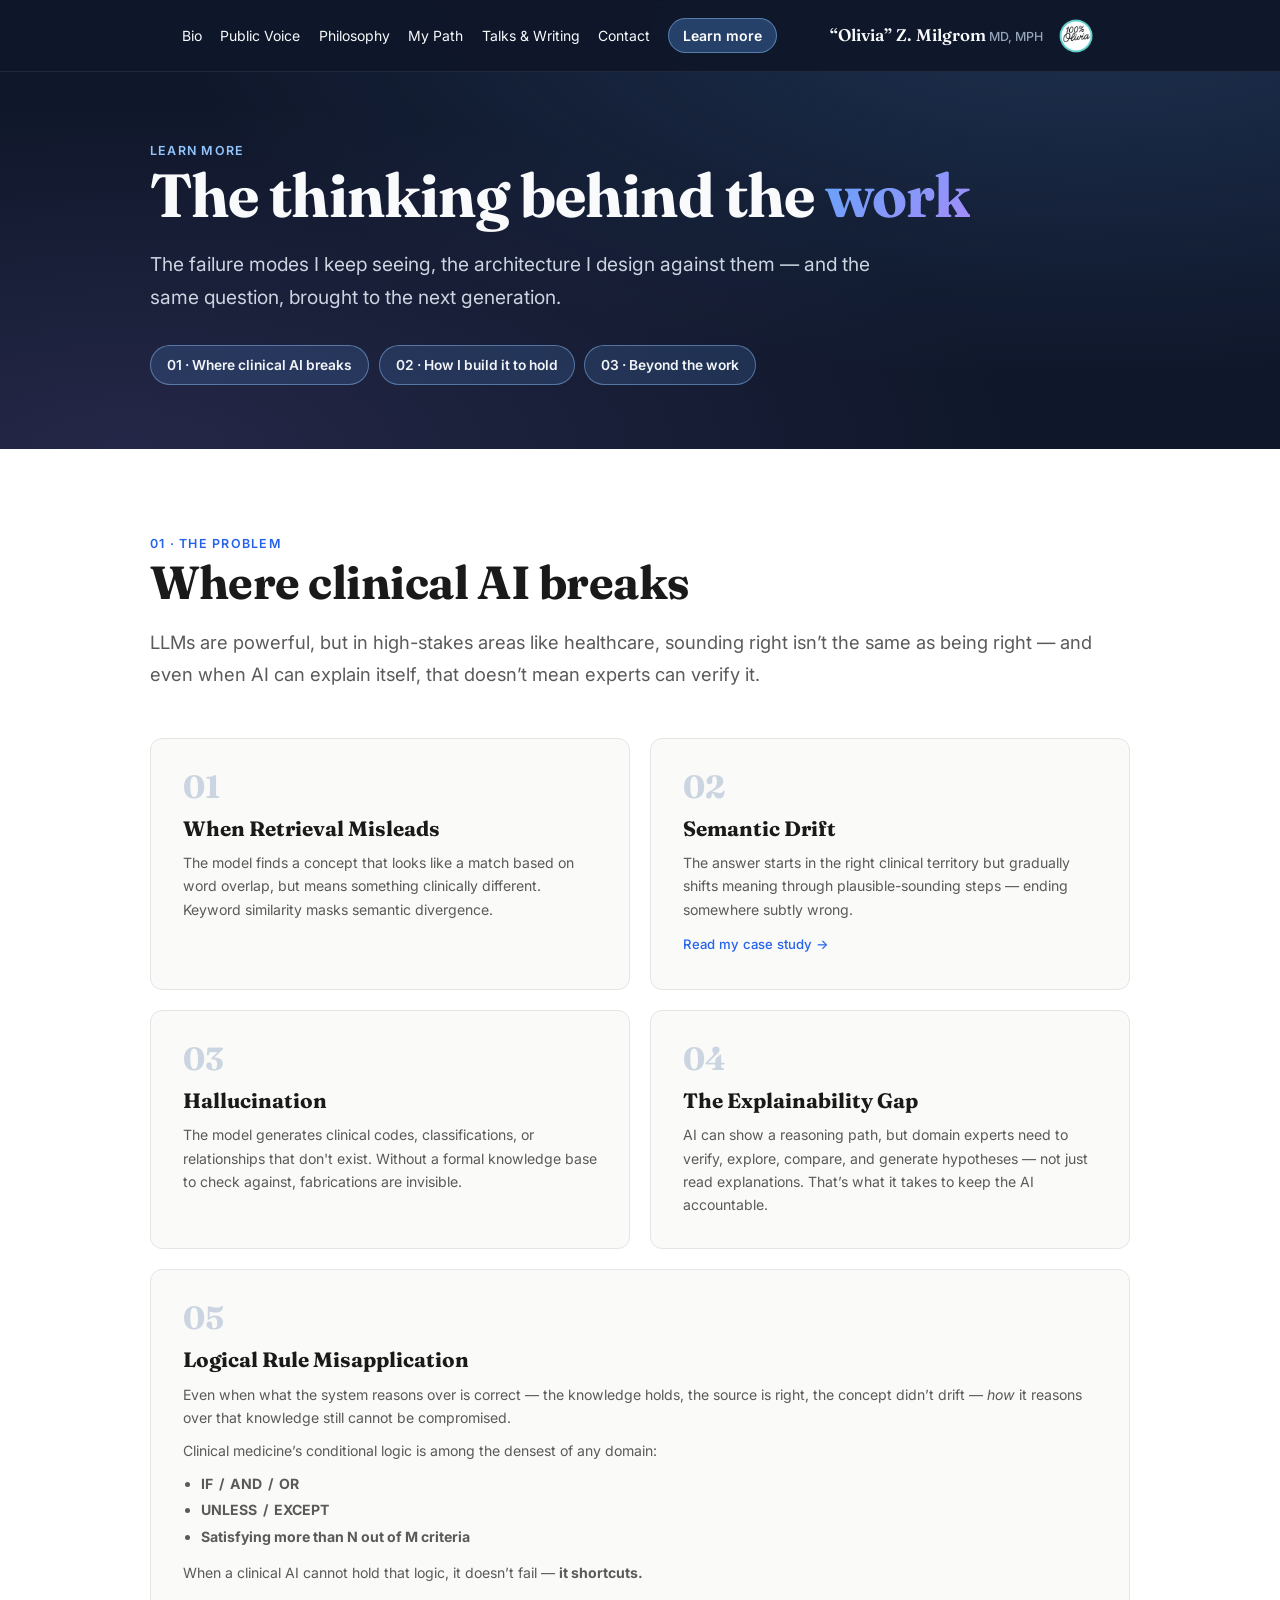
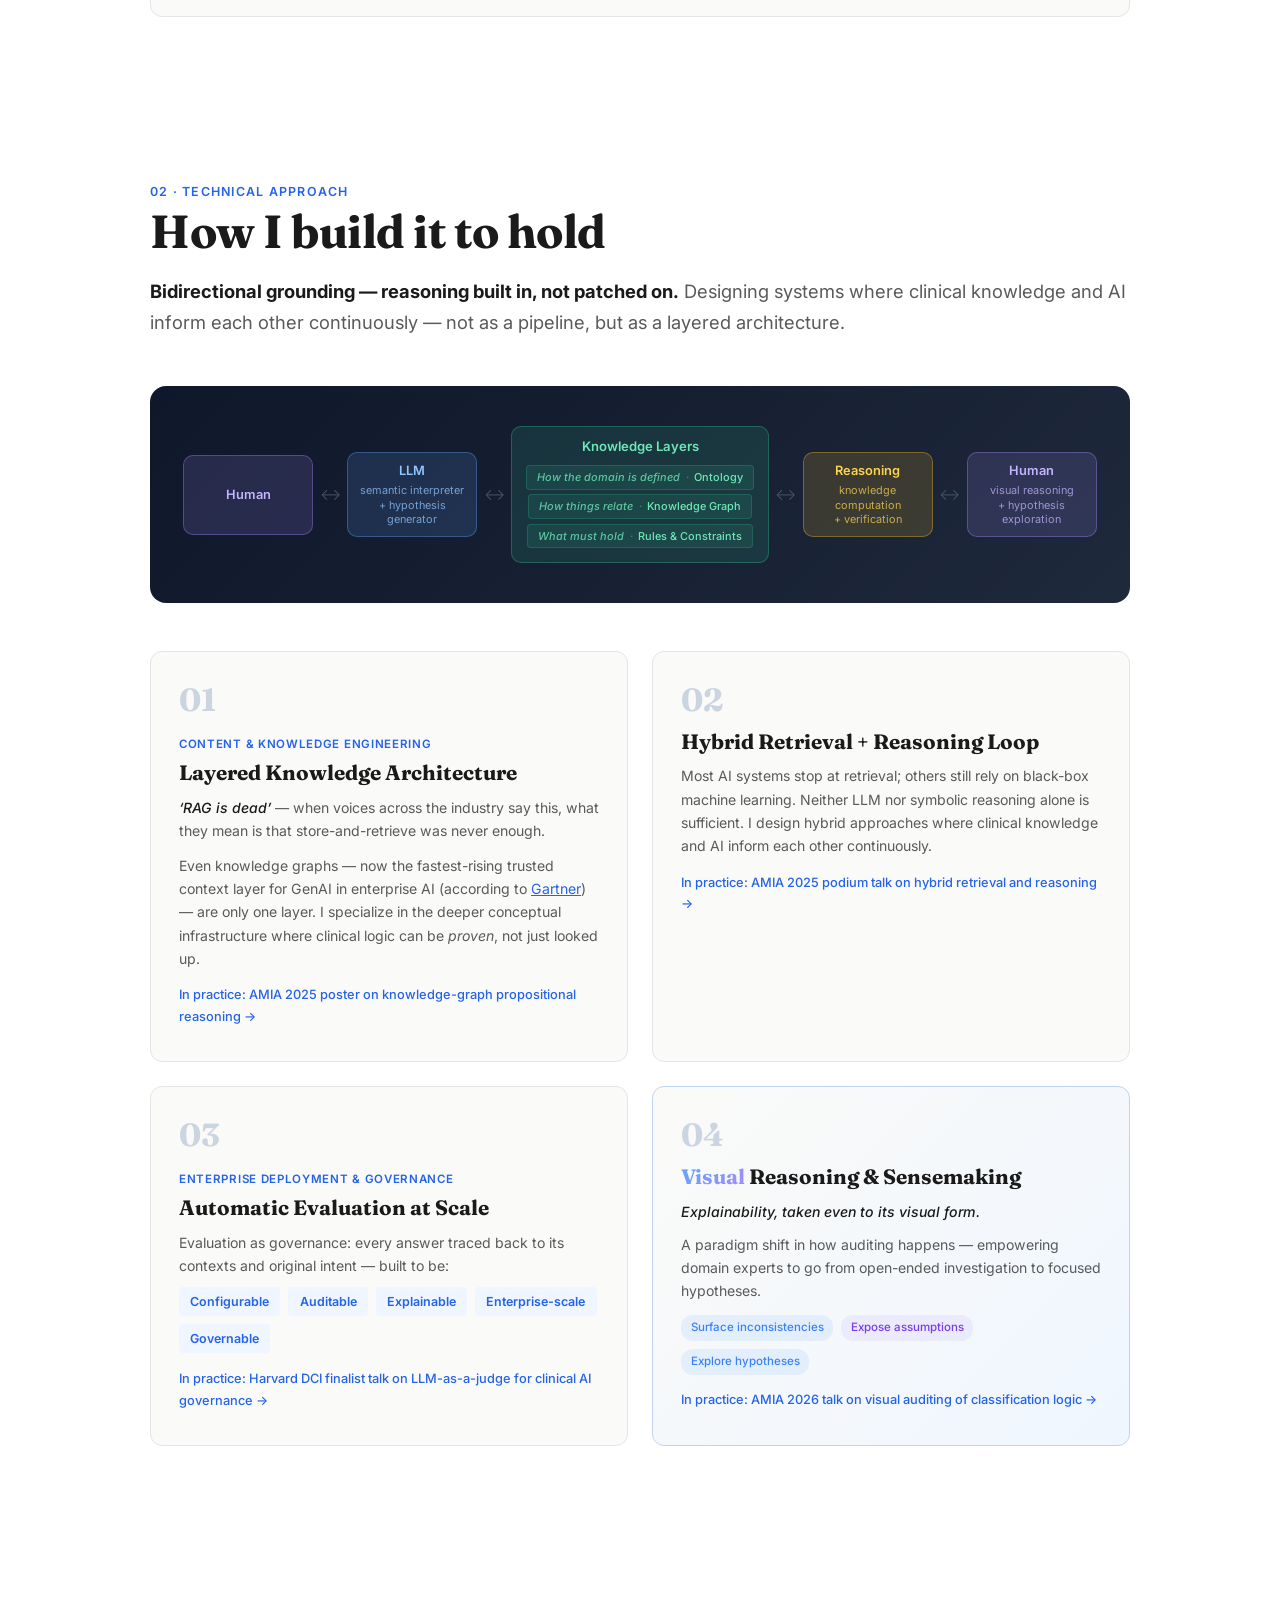
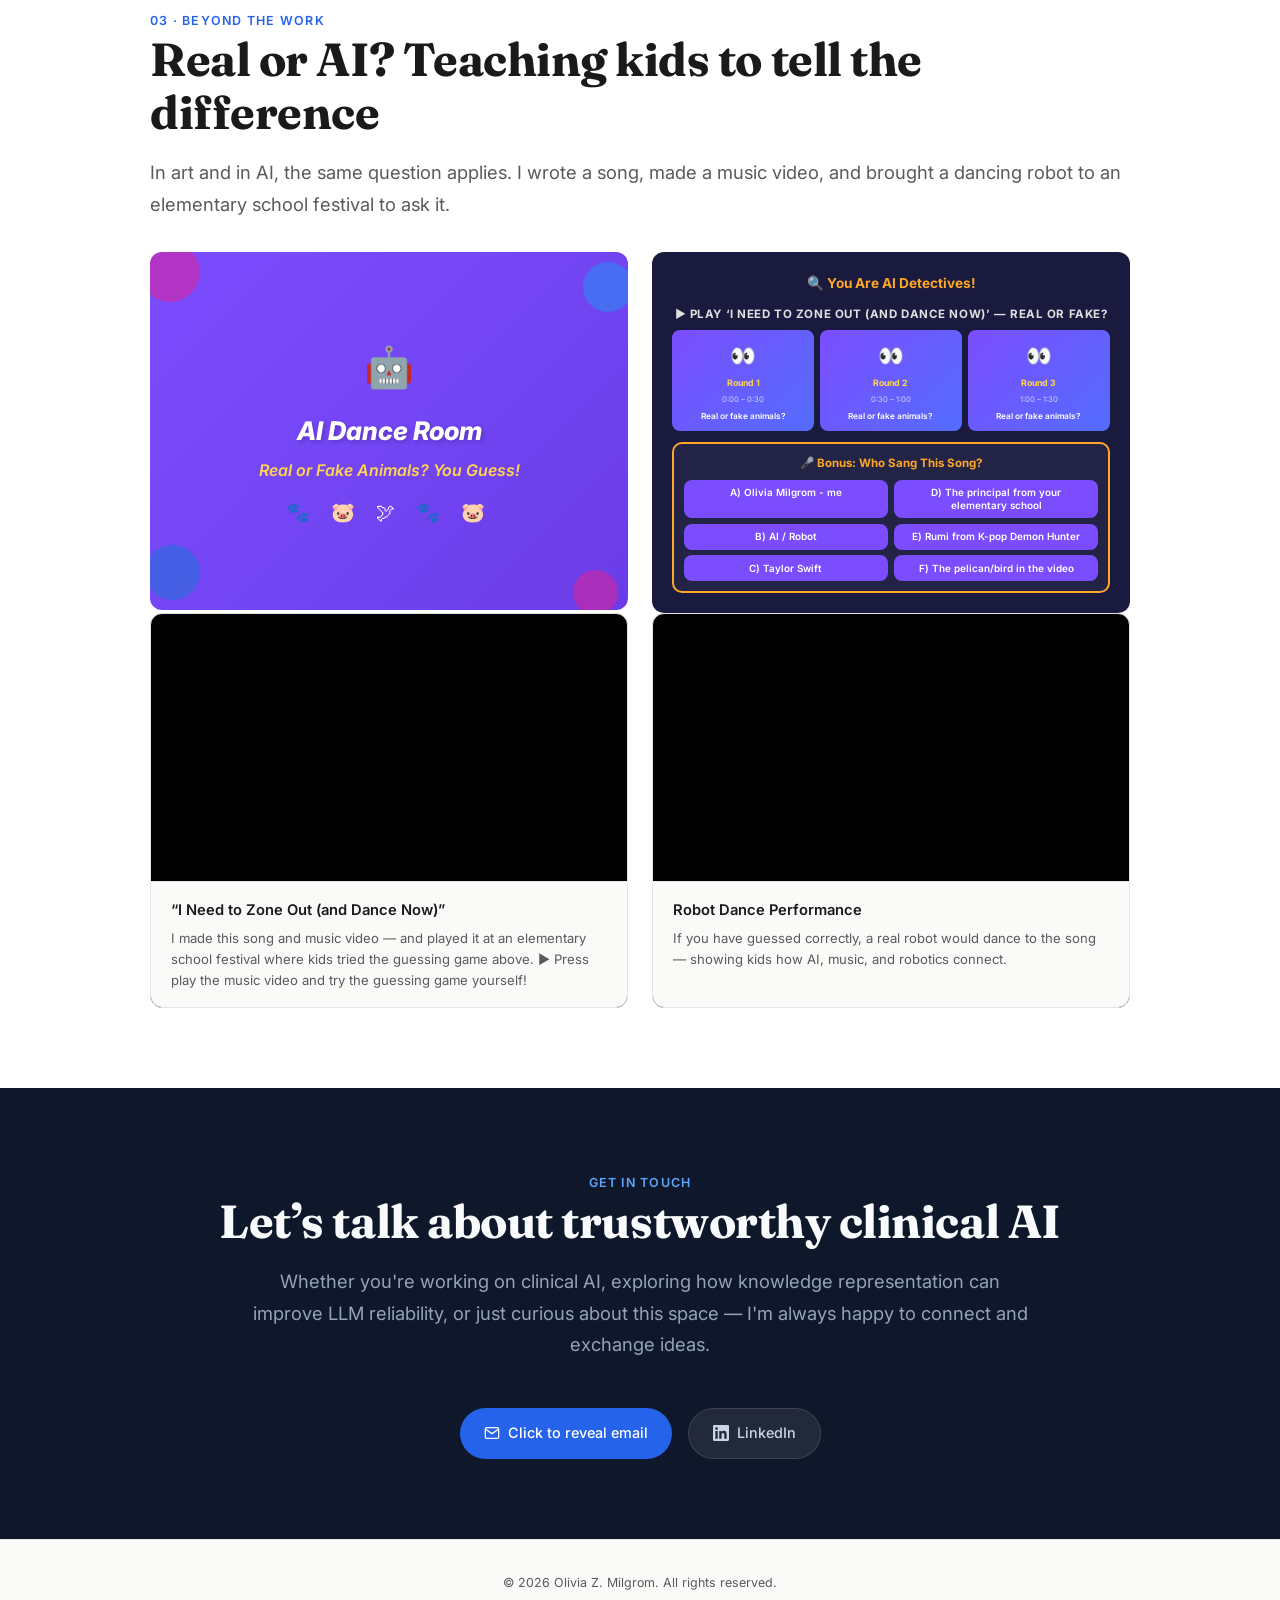
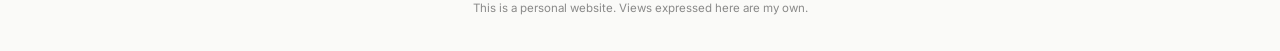
==== commit 544e0cba: "Add hair-dryer ink reveal, Mad Calligrapher show video, and My Path rewrite - Hero: "a.k.a. the Mad " ====
--- a/learn-more.html
+++ b/learn-more.html
@@ -37,6 +37,7 @@
 <nav>
   <div class="nav-inner">
     <div class="nav-links">
+      <a href="index.html#bio">Bio</a>
       <a href="index.html#voice">Public Voice</a>
       <a href="index.html#about">Philosophy</a>
       <a href="index.html#path">My Path</a>
--- a/assets/css/site.css
+++ b/assets/css/site.css
@@ -862,7 +862,7 @@
     background: linear-gradient(135deg, #60A5FA, #A78BFA);
   }
   .path-beat:nth-child(n+4)::before { background: linear-gradient(135deg, #818CF8, #C084FC); }
-  .path-beat:nth-child(n+6)::before { background: linear-gradient(135deg, #A78BFA, #F472B6); }
+  .path-beat:nth-child(n+5)::before { background: linear-gradient(135deg, #A78BFA, #F472B6); }
   .path-art { background: linear-gradient(90deg, rgba(244,114,182,0.08), rgba(167,139,250,0.06) 60%, transparent); }
   .path-tag { display: block; font-size: 0.7rem; font-weight: 700; letter-spacing: 0.12em; text-transform: uppercase; color: #7C3AED; margin-bottom: 0.3rem; }
   .path-beat p strong { color: var(--color-text); font-weight: 600; }
@@ -870,12 +870,7 @@
     color: var(--color-text); font-weight: 500; padding: 0 0.1em; border-radius: 2px;
     background: linear-gradient(90deg, rgba(96,165,250,0.28), rgba(167,139,250,0.28)) no-repeat 0 90% / 100% 40%;
   }
-  .ink {
-    font-family: var(--font-display); font-style: italic; font-weight: 600; font-size: 1.08em; color: rgba(127,29,29,0.12);
-    transition: color 1.8s ease, text-shadow 1.8s ease;
-  }
-  .ink.is-written { color: #9F1239; text-shadow: 0 0 14px rgba(244,114,182,0.35); }
-  @media (prefers-reduced-motion: reduce) { .ink { transition: none; color: #9F1239; } }
+  .ink-note { font-family: var(--font-display); font-style: italic; font-weight: 600; font-size: 1.08em; color: #9F1239; }
   @media (max-width: 768px) { .path-beat { padding-left: 2.2rem; padding-right: 0.5rem; } }
 
   /* -- Hero v2: one editorial column -- identity row, full-width headline, bio + expertise, pillars -- */
@@ -951,3 +946,133 @@
     .hero-v2 .hero-row { grid-template-columns: 1fr; }
     .hero-v2 .hero-credentials span { font-size: 0.8rem; letter-spacing: -0.005em; }
   }
+
+  /* -- Invisible ink developed by a hair dryer (assets/js/hair-dryer-ink.js) -- */
+  .ink-ready { cursor: pointer; -webkit-tap-highlight-color: transparent; }
+  .ink-sr { position: absolute; width: 1px; height: 1px; overflow: hidden; clip: rect(0 0 0 0); white-space: nowrap; }
+  .ink-word { white-space: nowrap; }
+  .ink-ch { transition: text-shadow 1.2s ease; }
+  .ink-ready:not(.ink-done) .ink-vis {
+    background: linear-gradient(90deg, rgba(251,191,36,0.55) 50%, transparent 0) repeat-x 0 100% / 6px 2px;
+  }
+  .ink-done .ink-ch { text-shadow: 0 0 18px rgba(251,191,36,0.35); }
+
+  .ink-dryer {
+    position: fixed; left: 0; top: 0; z-index: 1000; pointer-events: none; opacity: 0; transition: opacity 0.2s;
+    will-change: transform; filter: drop-shadow(0 6px 10px rgba(76,29,149,0.35));
+  }
+  .ink-dryer svg { display: block; }
+  .ink-dryer.on { opacity: 1; }
+  .ink-dryer.on svg { animation: dryer-buzz 0.07s linear infinite alternate; }
+  .dryer-air path { animation: dryer-air 0.45s linear infinite; }
+  .dryer-air path:nth-child(2) { animation-delay: -0.15s; }
+  .dryer-air path:nth-child(3) { animation-delay: -0.3s; }
+  @keyframes dryer-air { 0% { transform: translateX(-6px); opacity: 0; } 40% { opacity: 1; } 100% { transform: translateX(6px); opacity: 0; } }
+  @keyframes dryer-buzz { to { transform: translate(0.6px, -0.4px); } }
+  .ink-glow {
+    position: fixed; left: 0; top: 0; z-index: 999; width: 90px; height: 90px; border-radius: 50%; pointer-events: none;
+    background: radial-gradient(circle, rgba(251,146,60,0.32), rgba(251,146,60,0) 70%);
+    opacity: 0; transition: opacity 0.3s;
+  }
+  .ink-glow.on { opacity: 1; }
+  html.ink-drying, html.ink-drying * { cursor: none !important; }
+  html.ink-dragging, html.ink-dragging * { cursor: grabbing !important; }
+
+  /* -- Hero: tagline alias linking to My Path / Roots -- */
+  .hero-alias {
+    display: inline-block; margin-top: 0.55rem; font-family: var(--font-display); font-style: italic; font-size: 1.05rem;
+    color: #CBD5E1; text-decoration: none;
+  }
+  .hero-alias span:first-child {
+    color: #F9A8D4; font-weight: 600;
+    background: linear-gradient(90deg, rgba(249,168,212,0.6) 50%, transparent 0) repeat-x 0 100% / 6px 1.5px; padding-bottom: 1px;
+  }
+  .hero-alias-arrow { display: inline-block; margin-left: 0.15em; color: #F9A8D4; transition: transform 0.2s; }
+  .hero-alias:hover .hero-alias-arrow { transform: translateY(3px); }
+  .hero-alias:hover span:first-child { color: #FBCFE8; }
+  .path-beat[id] { scroll-margin-top: 110px; }
+  .path-beat:target { animation: roots-flash 2.6s ease-out; }
+  @keyframes roots-flash { 0%, 30% { box-shadow: 0 0 0 3px rgba(244,114,182,0.55); } 100% { box-shadow: 0 0 0 3px rgba(244,114,182,0); } }
+
+  .hero-alias { white-space: nowrap; }
+  @media (min-width: 769px) and (max-width: 960px) { .hero-alias { font-size: 0.9rem; } }
+  @media (max-width: 768px) {
+    .hero-v2 .hero-id-text { min-width: 0; }
+    .hero-alias { font-size: 0.98rem; margin-top: 0.35rem; }
+  }
+
+  /* -- Hero: the four keywords, developed with the hair dryer parked beside them -- */
+  .hero-keys { display: flex; align-items: center; gap: 1.5rem; margin-top: 1.5rem; padding-top: 2.4rem; }
+  .keys-list {
+    flex: 1; list-style: none; margin: 0; padding: 0;
+    display: flex; flex-wrap: wrap; justify-content: space-between; gap: 0.5rem 1.5rem;
+  }
+  .keys-list li {
+    font-family: var(--font-display); font-size: clamp(1.4rem, 2.6vw, 1.8rem); font-weight: 700; line-height: 1.3;
+    color: var(--color-hero-text); white-space: nowrap;
+  }
+  .keys-list li::before { content: ""; display: inline-block; width: 0.38em; height: 0.38em; border-radius: 50%; margin-right: 0.45em; vertical-align: 0.12em; background: linear-gradient(135deg, #60A5FA, #A78BFA); }
+
+  .dryer-park {
+    position: relative; flex-shrink: 0; width: 84px; height: 64px; cursor: grab; touch-action: none; user-select: none; -webkit-user-select: none;
+    border-radius: 14px; outline-offset: 4px;
+  }
+  .dryer-park svg { display: block; animation: park-wiggle 2.4s ease-in-out infinite; transform-origin: 25% 70%; }
+  .dryer-park.is-dragging svg, .dryer-park.is-dragging .dryer-bubble,
+  .dryer-park.is-away svg, .dryer-park.is-away .dryer-bubble { visibility: hidden; }
+  .dryer-park:focus-visible { outline: 2px solid #F9A8D4; }
+  @keyframes park-wiggle { 0%, 70%, 100% { transform: rotate(0); } 78% { transform: rotate(-9deg); } 86% { transform: rotate(6deg); } 93% { transform: rotate(-3deg); } }
+  .dryer-bubble {
+    position: absolute; bottom: calc(100% + 10px); left: -6px; white-space: nowrap; pointer-events: none;
+    padding: 0.35rem 0.7rem; border-radius: 999px; font-size: 0.78rem; font-weight: 600; color: #1E1B4B;
+    background: #FDE68A; box-shadow: 0 6px 18px rgba(0,0,0,0.3); animation: bubble-bob 2.4s ease-in-out infinite;
+  }
+  .dryer-bubble::after { content: ""; position: absolute; top: 100%; left: 28px; border: 7px solid transparent; border-top-color: #FDE68A; }
+  @keyframes bubble-bob { 0%, 100% { transform: translateY(0); } 50% { transform: translateY(-4px); } }
+  /* Once the words are out, the dryer stays for another go, with a quieter hint */
+  .hero-keys.is-revealed .dryer-bubble { animation: none; opacity: 0.85; background: rgba(253,230,138,0.9); }
+  .hero-keys.is-revealed .dryer-park svg { animation-duration: 6s; }
+
+  @media (min-width: 769px) and (max-width: 960px) {
+    .keys-list li { font-size: 1.4rem; }
+    .hero-keys { gap: 1.1rem; }
+  }
+  @media (max-width: 768px) {
+    .hero-keys { display: block; margin-top: 1.75rem; padding-top: 0; }
+    .hero-keys .dryer-park { margin-bottom: 0.75rem; }
+    .dryer-bubble { bottom: auto; top: 17px; left: 96px; }
+    .dryer-bubble::after { top: 50%; left: auto; right: 100%; margin-top: -7px; border-top-color: transparent; border-right-color: #FDE68A; }
+    .keys-list { display: grid; grid-template-columns: 1fr 1fr; gap: 0.25rem 1rem; }
+    .keys-list li { font-size: 1.35rem; }
+  }
+
+  /* -- The craft: the Mad Calligrapher show video, with a sound button -- */
+  .show-frame { position: relative; border-radius: 14px; overflow: hidden; background: #0F172A; box-shadow: 0 16px 40px rgba(15,23,42,0.15); }
+  .show-frame video { display: block; width: 100%; aspect-ratio: 16 / 9; object-fit: cover; }
+  .show-sound {
+    position: absolute; left: 0.7rem; bottom: 0.65rem; display: inline-flex; align-items: center; gap: 0.4rem;
+    padding: 0.38rem 0.75rem 0.38rem 0.6rem; border: 1px solid rgba(255,255,255,0.25); border-radius: 999px; cursor: pointer;
+    font: 600 0.76rem/1 var(--font-body); color: #F8FAFC; background: rgba(15,23,42,0.68); backdrop-filter: blur(6px);
+    transition: background 0.2s, transform 0.2s;
+  }
+  .show-sound:hover { background: rgba(124,58,237,0.85); transform: translateY(-1px); }
+  .show-sound:focus-visible { outline: 2px solid #F9A8D4; outline-offset: 2px; }
+  .show-sound .wave { display: none; }
+  .show-sound[aria-pressed="true"] .wave { display: inline; }
+  .show-sound[aria-pressed="true"] .mute { display: none; }
+
+  /* -- "true clinical synthesis" points back up to the evidence cycle -- */
+  .path-link { color: #9F1239; font-weight: 600; text-decoration: none; background: linear-gradient(90deg, rgba(159,18,57,0.55) 50%, transparent 0) repeat-x 0 100% / 6px 1.5px; padding-bottom: 1px; }
+  .path-link:hover { color: #BE123C; background-image: linear-gradient(rgba(159,18,57,0.7), rgba(159,18,57,0.7)); background-size: 100% 1.5px; }
+  .about-cycle[id] { scroll-margin-top: 100px; }
+  .about-cycle:target img { animation: cycle-flash 2.6s ease-out; border-radius: 16px; }
+  @keyframes cycle-flash { 0%, 30% { box-shadow: 0 0 0 4px rgba(244,114,182,0.55); } 100% { box-shadow: 0 0 0 4px rgba(244,114,182,0); } }
+
+  /* -- "simple to use.": the dryer develops it by itself, so no drag hint -- */
+  .ink-auto.ink-ready { cursor: default; }
+  .ink-auto.ink-ready .ink-vis { background: none; }
+  .path-big .ink-auto .ink-ch { font-style: italic; }
+  .path-big .ink-done.ink-auto .ink-ch { text-shadow: 0 0 16px rgba(244,114,182,0.3); }
+
+  /* Show video: a smaller clip under the Roots text, not a full-width banner */
+  .path-photo.show-video { max-width: 400px; }
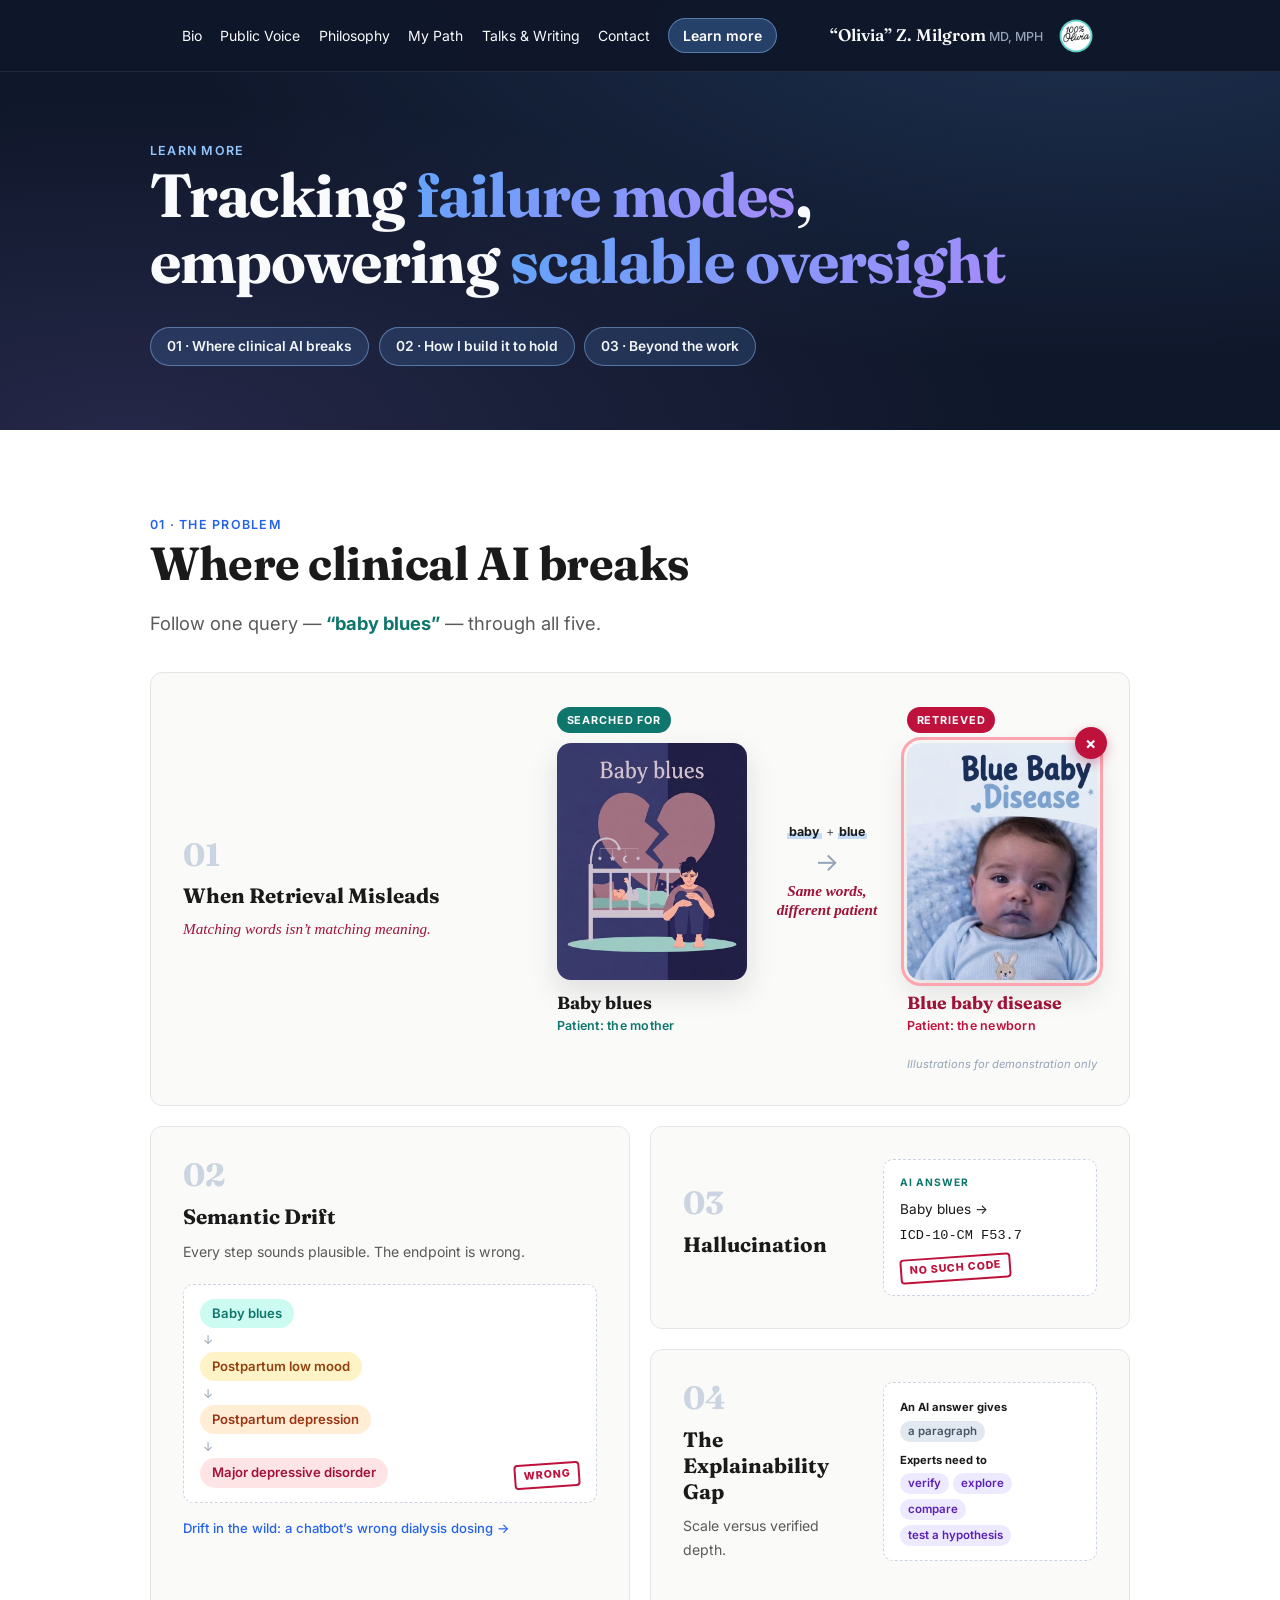
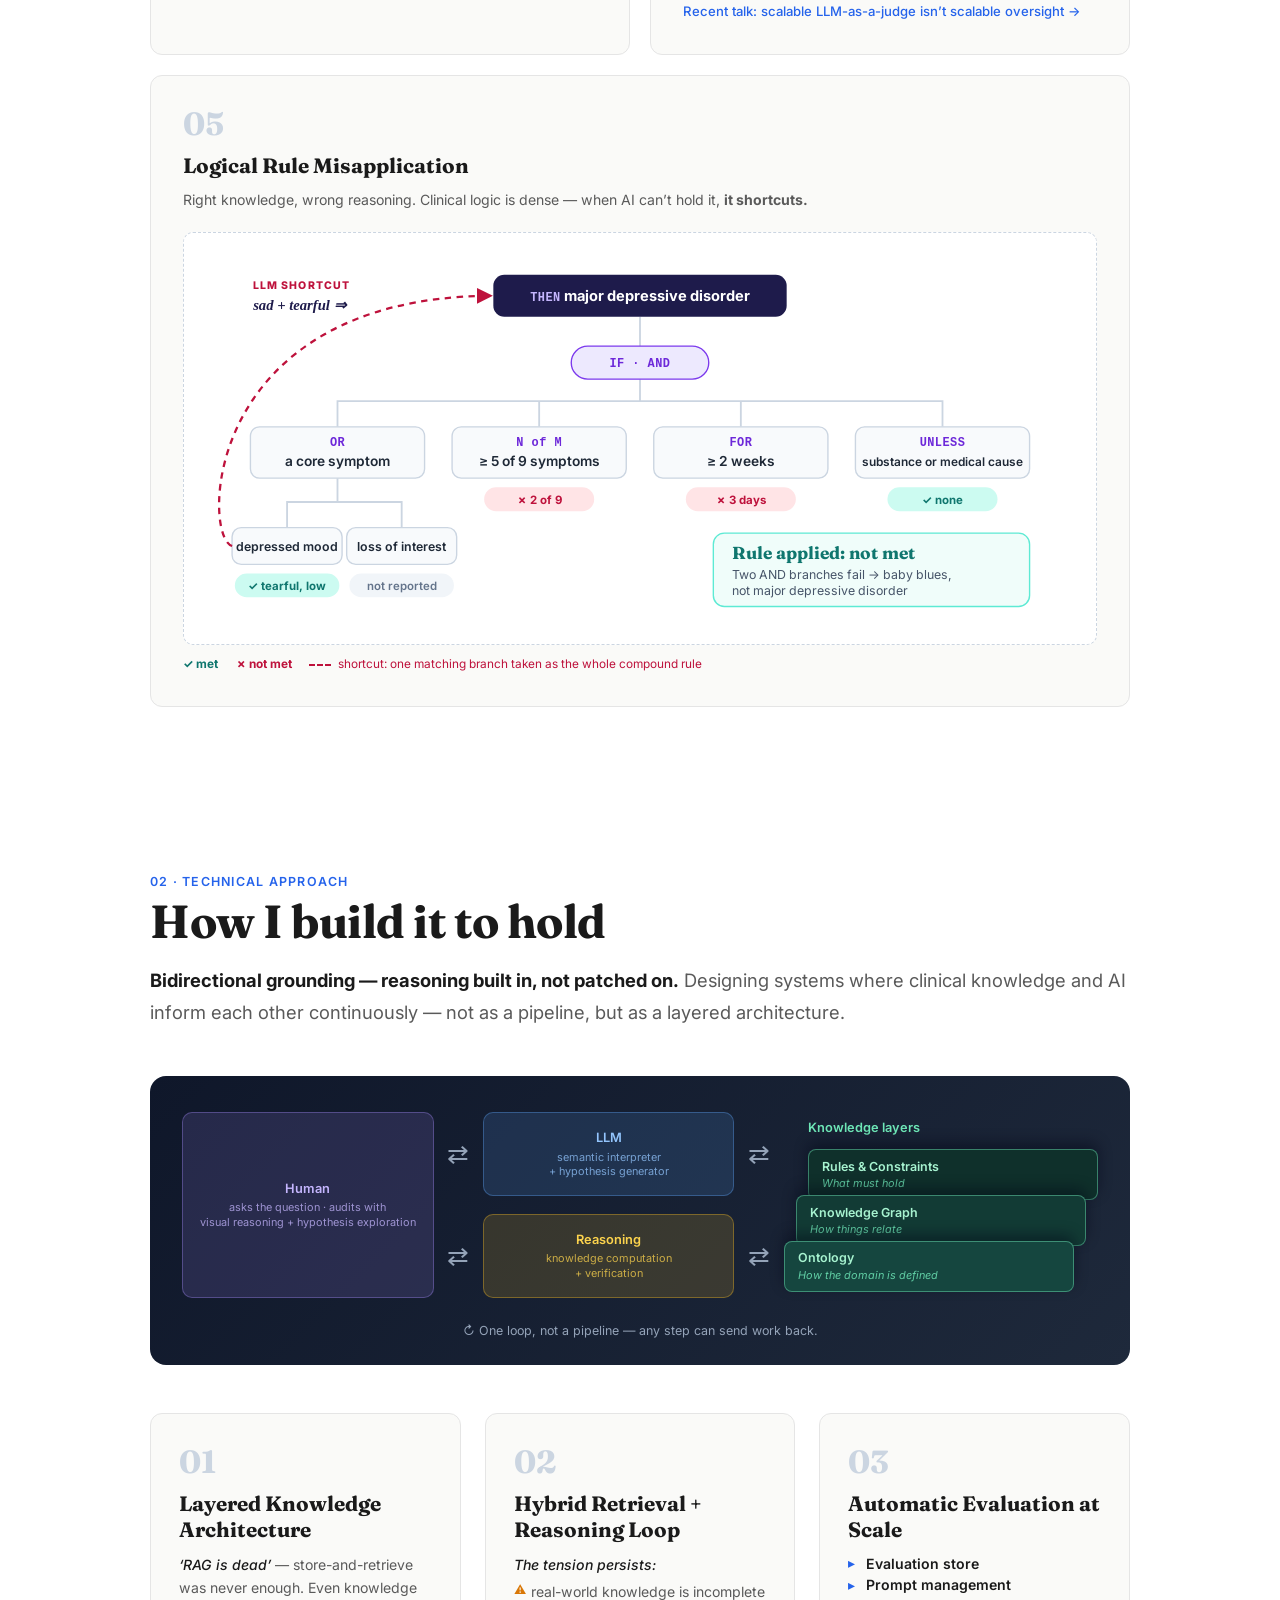
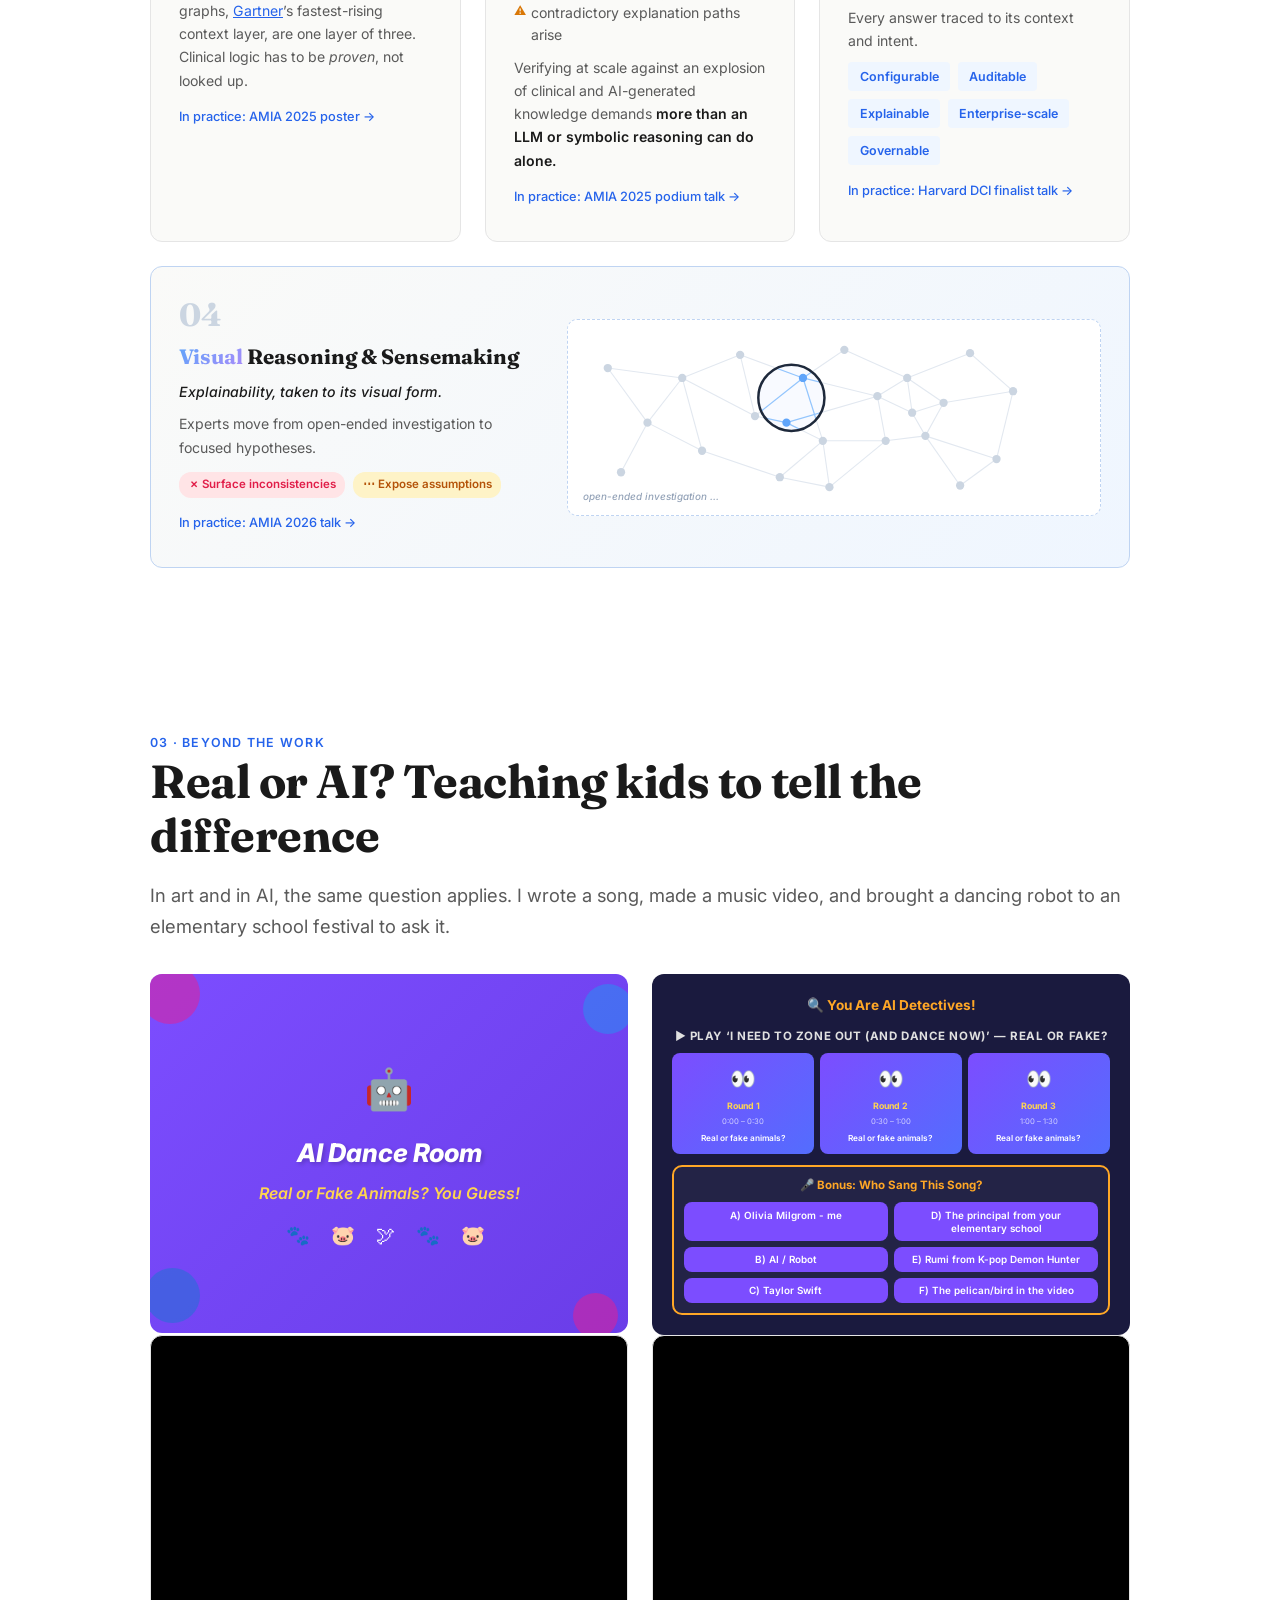
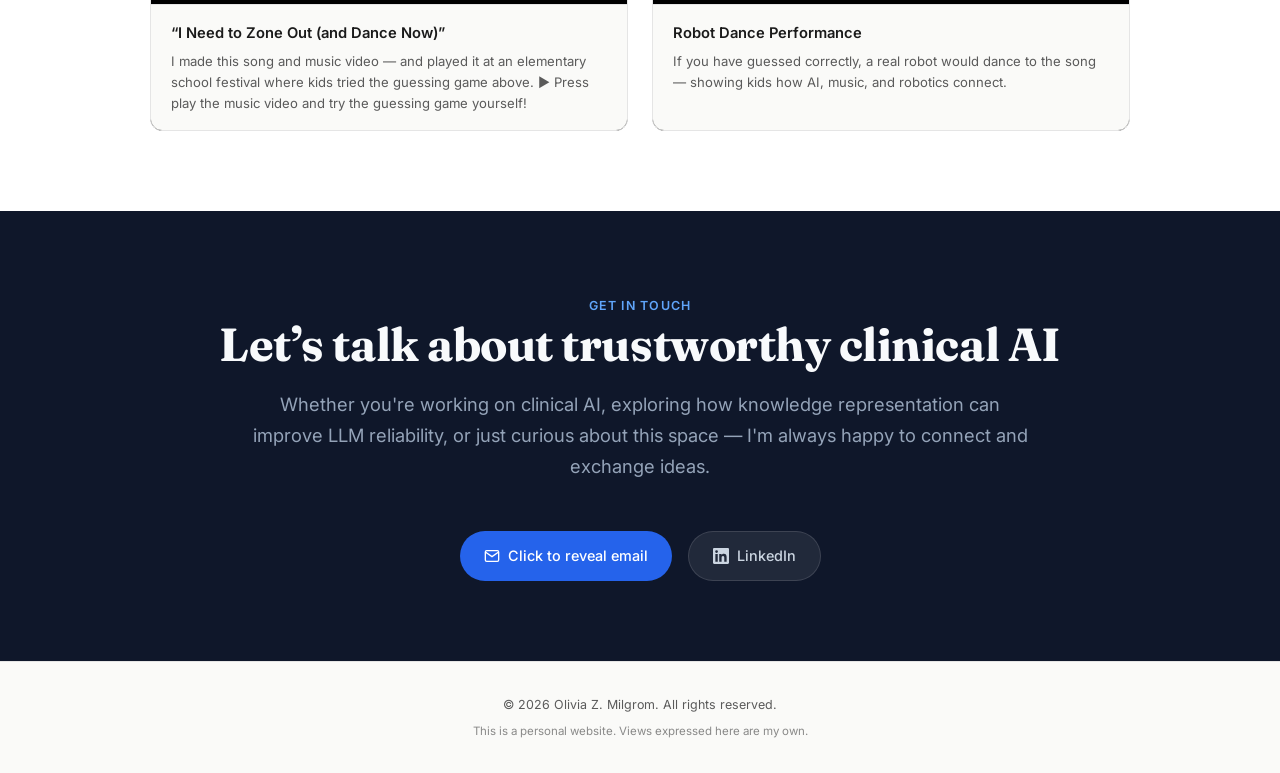
==== commit 51f11a2a: "Redesign Learn more with visuals; add hair-dryer hair effect on profile photo Learn more: - New hero" ====
--- a/learn-more.html
+++ b/learn-more.html
@@ -45,6 +45,7 @@
       <a href="#contact">Contact</a>
       <a href="learn-more.html" class="nav-more active">Learn more</a>
     </div>
+    <a href="learn-more.html" class="nav-more-phone active">Learn more</a>
     <a href="index.html" class="nav-brand">
       <span class="nav-name">&ldquo;Olivia&rdquo; Z. Milgrom<span class="nav-cred">MD, MPH</span></span>
       <img src="assets/images/logo-100-olivia.png" alt="100% Olivia">
@@ -55,8 +56,7 @@
 <section class="page-hero">
   <div class="section-inner">
     <span class="section-label">Learn more</span>
-    <h1>The thinking behind the <em>work</em></h1>
-    <p>The failure modes I keep seeing, the architecture I design against them &mdash; and the same question, brought to the next generation.</p>
+    <h1>Tracking <em>failure modes</em>, empowering <em>scalable oversight</em></h1>
     <div class="page-jump"><a href="#problem">01 &middot; Where clinical AI breaks</a><a href="#approach">02 &middot; How I build it to hold</a><a href="#community">03 &middot; Beyond the work</a></div>
   </div>
 </section>
@@ -66,43 +66,144 @@
   <div class="section-inner">
     <span class="section-label">01 &middot; The Problem</span>
     <div class="section-title">Where clinical AI breaks</div>
-    <p class="section-subtitle">
-      LLMs are powerful, but in high-stakes areas like healthcare, sounding right isn&rsquo;t the same as being right &mdash;
-      and even when AI can explain itself, that doesn&rsquo;t mean experts can verify it.
-    </p>
+    <p class="section-subtitle trace-intro">Follow one query &mdash; <strong>&ldquo;baby blues&rdquo;</strong> &mdash; through all five.</p>
     <div class="problem-grid">
-      <div class="problem-card">
-        <div class="step-num">01</div>
-        <h3>When Retrieval Misleads</h3>
-        <p>The model finds a concept that looks like a match based on word overlap, but means something clinically different. Keyword similarity masks semantic divergence.</p>
-      </div>
-      <div class="problem-card">
+      <div class="problem-card problem-feature">
+        <div class="pf-text">
+          <div class="step-num">01</div>
+          <h3>When Retrieval Misleads</h3>
+          <p class="pf-lead">Matching words isn&rsquo;t matching meaning.</p>
+        </div>
+        <div class="mismatch">
+          <figure class="mm mm-asked">
+            <span class="mm-tag">Searched for</span>
+            <img src="assets/images/retrieval-baby-blues.jpg" alt="Illustration: a new mother sitting tearful beside a crib, titled Baby blues" loading="lazy">
+            <figcaption><strong>Baby blues</strong><span class="who">Patient: the mother</span></figcaption>
+          </figure>
+          <div class="mm-link" aria-hidden="true">
+            <span class="mm-words"><b>baby</b> + <b>blue</b></span>
+            <span class="mm-arrow">&rarr;</span>
+            <span class="mm-verdict">Same words, different patient</span>
+          </div>
+          <figure class="mm mm-got">
+            <span class="mm-tag">Retrieved</span>
+            <span class="mm-x" aria-hidden="true">&times;</span>
+            <img src="assets/images/retrieval-blue-baby.jpg" alt="Illustration: a newborn with a bluish tinge around the lips, titled Blue Baby Disease" loading="lazy">
+            <figcaption><strong>Blue baby disease</strong><span class="who">Patient: the newborn</span></figcaption>
+          </figure>
+          <p class="mm-credit">Illustrations for demonstration only</p>
+        </div>
+      </div>
+      <div class="problem-card pc-drift">
         <div class="step-num">02</div>
         <h3>Semantic Drift</h3>
-        <p>The answer starts in the right clinical territory but gradually shifts meaning through plausible-sounding steps &mdash; ending somewhere subtly wrong.</p>
-        <a href="https://medium.com/@olivia.milgrom/a-semantic-drift-perfect-storm-in-medical-ai-f0e9cd1b0f03" target="_blank" rel="noopener" style="display: inline-block; margin-top: 0.75rem; font-size: 0.82rem; font-weight: 500; color: var(--color-accent); text-decoration: none;">Read my case study &rarr;</a>
+        <p>Every step sounds plausible. The endpoint is wrong.</p>
+        <div class="trace"><div class="trace-box drift-box">
+          <ol class="drift">
+            <li><span>Baby blues</span></li>
+            <li><span>Postpartum low mood</span></li>
+            <li><span>Postpartum depression</span></li>
+            <li><span>Major depressive disorder</span></li>
+          </ol>
+          <span class="stamp drift-stamp">Wrong</span>
+        </div></div>
+        <a class="pc-link" href="https://medium.com/@olivia.milgrom/a-semantic-drift-perfect-storm-in-medical-ai-f0e9cd1b0f03" target="_blank" rel="noopener">Drift in the wild: a chatbot&rsquo;s wrong dialysis dosing &rarr;</a>
+      </div>
+      <div class="problem-card pc-side">
+        <div class="pc-text">
+          <div class="step-num">03</div>
+          <h3>Hallucination</h3>
+        </div>
+        <div class="trace"><div class="trace-box">
+          <span class="trace-label">AI answer</span>
+          <div class="ai-answer">Baby blues &rarr; <code>ICD-10-CM F53.7</code></div>
+          <span class="stamp">No such code</span>
+        </div></div>
+      </div>
+      <div class="problem-card pc-side">
+        <div class="pc-text">
+          <div class="step-num">04</div>
+          <h3>The Explainability Gap</h3>
+          <p>Scale versus verified depth.</p>
+        </div>
+        <div class="trace"><div class="trace-box gap-row">
+          <b>An AI answer gives</b>
+          <div class="chips have"><span>a paragraph</span></div>
+          <b>Experts need to</b>
+          <div class="chips need"><span>verify</span><span>explore</span><span>compare</span><span>test a hypothesis</span></div>
+        </div></div>
+        <a class="pc-link pc-link-wide" href="index.html#dci-2026">Recent talk: scalable LLM-as-a-judge isn&rsquo;t scalable oversight &rarr;</a>
       </div>
       <div class="problem-card">
-        <div class="step-num">03</div>
-        <h3>Hallucination</h3>
-        <p>The model generates clinical codes, classifications, or relationships that don't exist. Without a formal knowledge base to check against, fabrications are invisible.</p>
-      </div>
-      <div class="problem-card">
-        <div class="step-num">04</div>
-        <h3>The Explainability Gap</h3>
-        <p>AI can show a reasoning path, but domain experts need to verify, explore, compare, and generate hypotheses &mdash; not just read explanations. That&rsquo;s what it takes to keep the AI accountable.</p>
-      </div>
-      <div class="problem-card" style="grid-column: 1 / -1;">
         <div class="step-num">05</div>
         <h3>Logical Rule Misapplication</h3>
-        <p>Even when what the system reasons over is correct &mdash; the knowledge holds, the source is right, the concept didn&rsquo;t drift &mdash; <em>how</em> it reasons over that knowledge still cannot be compromised.</p>
-        <p style="margin-top: 0.65rem;">Clinical medicine&rsquo;s conditional logic is among the densest of any domain:</p>
-        <ul style="margin: 0.5rem 0 0.65rem 1.1rem; font-size: 0.88rem; color: var(--color-text-muted); line-height: 1.9;">
-          <li><strong>IF &nbsp;/&nbsp; AND &nbsp;/&nbsp; OR</strong></li>
-          <li><strong>UNLESS &nbsp;/&nbsp; EXCEPT</strong></li>
-          <li><strong>Satisfying more than N out of M criteria</strong></li>
-        </ul>
-        <p>When a clinical AI cannot hold that logic, it doesn&rsquo;t fail &mdash; <strong>it shortcuts.</strong></p>
+        <p>Right knowledge, wrong reasoning. Clinical logic is dense &mdash; when AI can&rsquo;t hold it, <strong>it shortcuts.</strong></p>
+        <p class="tree-hint">Swipe to see the whole tree &rarr;</p>
+        <div class="tree-wrap">
+          <svg class="logic-tree" viewBox="0 0 960 414" role="img" aria-labelledby="tree-title tree-desc">
+            <title id="tree-title">The rule as a tree, and the shortcut that skips it</title>
+            <desc id="tree-desc">IF a core symptom (depressed mood OR loss of interest) AND at least 5 of 9 symptoms AND at least 2 weeks, UNLESS a substance or medical cause, THEN major depressive disorder. A patient three days after birth has a core symptom but only 2 of 9 symptoms for 3 days, so the rule is not met. The LLM shortcut jumps from the one matching branch, tearful and low, straight to the diagnosis.</desc>
+            <defs>
+              <marker id="sc-head" viewBox="0 0 10 10" refX="8" refY="5" markerWidth="7" markerHeight="7" orient="auto-start-reverse"><path d="M0 0 L10 5 L0 10 Z" fill="#BE123C"/></marker>
+            </defs>
+            <g transform="translate(0 14)">
+            <g fill="none" stroke="#CBD5E1" stroke-width="2">
+              <path d="M480 60 V92"/>
+              <path d="M480 128 V152 M150 180 V152 H810 V180 M370 152 V180 M590 152 V180"/>
+              <path d="M150 236 V262 M95 290 V262 H220 V290"/>
+            </g>
+            <!-- THEN -->
+            <rect x="320" y="14" width="320" height="46" rx="12" fill="#1E1B4B"/>
+            <text x="480" y="43" text-anchor="middle" class="t-then"><tspan class="t-op-light">THEN</tspan> major depressive disorder</text>
+            <!-- IF ... AND -->
+            <rect x="405" y="92" width="150" height="36" rx="18" fill="#EDE9FE" stroke="#7C3AED" stroke-width="1.5"/>
+            <text x="480" y="115" text-anchor="middle" class="t-op">IF &#183; AND</text>
+            <!-- branches -->
+            <g class="node">
+              <rect x="55" y="180" width="190" height="56" rx="10"/>
+              <text x="150" y="201" text-anchor="middle" class="t-op">OR</text>
+              <text x="150" y="223" text-anchor="middle" class="t-node">a core symptom</text>
+            </g>
+            <g class="node">
+              <rect x="275" y="180" width="190" height="56" rx="10"/>
+              <text x="370" y="201" text-anchor="middle" class="t-op">N of M</text>
+              <text x="370" y="223" text-anchor="middle" class="t-node">&#8805; 5 of 9 symptoms</text>
+            </g>
+            <g class="node">
+              <rect x="495" y="180" width="190" height="56" rx="10"/>
+              <text x="590" y="201" text-anchor="middle" class="t-op">FOR</text>
+              <text x="590" y="223" text-anchor="middle" class="t-node">&#8805; 2 weeks</text>
+            </g>
+            <g class="node">
+              <rect x="715" y="180" width="190" height="56" rx="10"/>
+              <text x="810" y="201" text-anchor="middle" class="t-op">UNLESS</text>
+              <text x="810" y="223" text-anchor="middle" class="t-node t-small">substance or medical cause</text>
+            </g>
+            <g class="node">
+              <rect x="35" y="290" width="120" height="40" rx="10"/>
+              <text x="95" y="315" text-anchor="middle" class="t-leaf">depressed mood</text>
+              <rect x="160" y="290" width="120" height="40" rx="10"/>
+              <text x="220" y="315" text-anchor="middle" class="t-leaf">loss of interest</text>
+            </g>
+            <!-- the patient, three days after birth -->
+            <g class="chip ok"><rect x="38" y="340" width="114" height="26" rx="13"/><text x="95" y="358" text-anchor="middle">&#10003; tearful, low</text></g>
+            <g class="chip na"><rect x="163" y="340" width="114" height="26" rx="13"/><text x="220" y="358" text-anchor="middle">not reported</text></g>
+            <g class="chip bad"><rect x="310" y="246" width="120" height="26" rx="13"/><text x="370" y="264" text-anchor="middle">&#10007; 2 of 9</text></g>
+            <g class="chip bad"><rect x="530" y="246" width="120" height="26" rx="13"/><text x="590" y="264" text-anchor="middle">&#10007; 3 days</text></g>
+            <g class="chip ok"><rect x="750" y="246" width="120" height="26" rx="13"/><text x="810" y="264" text-anchor="middle">&#10003; none</text></g>
+            <!-- verdict -->
+            <rect x="560" y="296" width="345" height="80" rx="12" fill="#F0FDFA" stroke="#5EEAD4" stroke-width="1.5"/>
+            <text x="580" y="324" class="t-verdict">Rule applied: not met</text>
+            <text x="580" y="346" class="t-verdict-sub">Two AND branches fail &#8594; baby blues,</text>
+            <text x="580" y="363" class="t-verdict-sub">not major depressive disorder</text>
+            <!-- the shortcut -->
+            <path d="M35 310 C 2 300, 2 40, 316 37" fill="none" stroke="#BE123C" stroke-width="2.5" stroke-dasharray="7 6" marker-end="url(#sc-head)"/>
+            </g>
+            <text x="58" y="44" class="t-sc-title">LLM SHORTCUT</text>
+            <text x="58" y="66" class="t-shortcut">sad + tearful &#8658;</text>
+          </svg>
+        </div>
+        <p class="tree-legend"><span class="lg lg-ok">&#10003; met</span><span class="lg lg-bad">&#10007; not met</span><span class="lg lg-sc">shortcut: one matching branch taken as the whole compound rule</span></p>
       </div>
     </div>
   </div>
@@ -135,47 +236,53 @@
       <strong style="color: var(--color-text);">Bidirectional grounding &mdash; reasoning built in, not patched on.</strong> Designing systems where clinical knowledge and AI inform each other continuously &mdash; not as a pipeline, but as a layered architecture.
     </p>
 
-    <!-- Architecture Diagram -->
-    <div class="arch-diagram">
-      <div class="arch-flow">
-        <div class="arch-node arch-node-human">Human</div>
-        <div class="arch-arrow">&harr;</div>
-        <div class="arch-node arch-node-llm">LLM<div class="arch-node-sub">semantic interpreter<br>+ hypothesis generator</div></div>
-        <div class="arch-arrow">&harr;</div>
-        <div class="arch-node arch-node-knowledge">
-          <div style="font-size: 0.82rem; font-weight: 600; margin-bottom: 0.4rem;">Knowledge Layers</div>
-          <div class="arch-klayer"><span class="kl-q">How the domain is defined</span> <span class="kl-sep">&middot;</span> Ontology</div>
-          <div class="arch-klayer"><span class="kl-q">How things relate</span> <span class="kl-sep">&middot;</span> Knowledge Graph</div>
-          <div class="arch-klayer"><span class="kl-q">What must hold</span> <span class="kl-sep">&middot;</span> Rules &amp; Constraints</div>
-        </div>
-        <div class="arch-arrow">&harr;</div>
-        <div class="arch-node arch-node-reasoner">Reasoning<div class="arch-node-sub">knowledge computation<br>+ verification</div></div>
-        <div class="arch-arrow">&harr;</div>
-        <div class="arch-node arch-node-human">Human<div class="arch-node-sub">visual reasoning<br>+ hypothesis exploration</div></div>
-      </div>
+    <!-- Architecture Diagram: one loop around a flat stack of knowledge layers -->
+    <div class="arch-diagram arch-loop">
+      <div class="loop-grid">
+        <div class="arch-node arch-node-human lp-human">Human<div class="arch-node-sub">asks the question &middot; audits with<br>visual reasoning + hypothesis exploration</div></div>
+        <div class="arch-arrow lp-a1" aria-hidden="true">&#8644;</div>
+        <div class="arch-node arch-node-llm lp-llm">LLM<div class="arch-node-sub">semantic interpreter<br>+ hypothesis generator</div></div>
+        <div class="arch-arrow lp-a2" aria-hidden="true">&#8644;</div>
+        <div class="kstack lp-stack">
+          <div class="kstack-title">Knowledge layers</div>
+          <div class="kcard kc-3"><b>Rules &amp; Constraints</b><span>What must hold</span></div>
+          <div class="kcard kc-2"><b>Knowledge Graph</b><span>How things relate</span></div>
+          <div class="kcard kc-1"><b>Ontology</b><span>How the domain is defined</span></div>
+        </div>
+        <div class="arch-arrow lp-a3" aria-hidden="true">&#8644;</div>
+        <div class="arch-node arch-node-reasoner lp-reason">Reasoning<div class="arch-node-sub">knowledge computation<br>+ verification</div></div>
+        <div class="arch-arrow lp-a4" aria-hidden="true">&#8644;</div>
+      </div>
+      <p class="loop-note">&#8635; One loop, not a pipeline &mdash; any step can send work back.</p>
     </div>
 
     <!-- Explanatory Steps -->
     <div class="approach-flow">
       <div class="approach-step" id="layered-knowledge">
         <div class="step-num">01</div>
-        <span class="step-tag">Content &amp; Knowledge Engineering</span>
         <h3>Layered Knowledge Architecture</h3>
-        <p style="margin-bottom: 0.75rem;"><span style="font-style: italic; color: var(--color-text); font-weight: 500;">&lsquo;RAG is dead&rsquo;</span> &mdash; when voices across the industry say this, what they mean is that store-and-retrieve was never enough.</p>
-        <p>Even knowledge graphs &mdash; now the fastest-rising trusted context layer for GenAI in enterprise AI (according to <a href="https://www.gartner.com/en/articles/hype-cycle-for-artificial-intelligence" target="_blank" rel="noopener" style="color: var(--color-accent); text-decoration: underline;">Gartner</a>) &mdash; are only one layer. I specialize in the deeper conceptual infrastructure where clinical logic can be <em>proven</em>, not just looked up.</p>
-        <a href="index.html#amia-2025-poster" style="display: inline-block; margin-top: 0.9rem; font-size: 0.8rem; font-weight: 500; color: var(--color-accent); text-decoration: none;">In practice: AMIA 2025 poster on knowledge-graph propositional reasoning &rarr;</a>
+        <p><span style="font-style: italic; color: var(--color-text); font-weight: 500;">&lsquo;RAG is dead&rsquo;</span> &mdash; store-and-retrieve was never enough. Even knowledge graphs, <a href="https://www.gartner.com/en/articles/hype-cycle-for-artificial-intelligence" target="_blank" rel="noopener" style="color: var(--color-accent); text-decoration: underline;">Gartner</a>&rsquo;s fastest-rising context layer, are one layer of three. Clinical logic has to be <em>proven</em>, not looked up.</p>
+        <a href="index.html#amia-2025-poster" style="display: inline-block; margin-top: 0.9rem; font-size: 0.8rem; font-weight: 500; color: var(--color-accent); text-decoration: none;">In practice: AMIA 2025 poster &rarr;</a>
       </div>
       <div class="approach-step" id="hybrid-reasoning">
         <div class="step-num">02</div>
         <h3>Hybrid Retrieval + Reasoning Loop</h3>
-        <p>Most AI systems stop at retrieval; others still rely on black-box machine learning. Neither LLM nor symbolic reasoning alone is sufficient. I design hybrid approaches where clinical knowledge and AI inform each other continuously.</p>
-        <a href="index.html#amia-2025-podium" style="display: inline-block; margin-top: 0.9rem; font-size: 0.8rem; font-weight: 500; color: var(--color-accent); text-decoration: none;">In practice: AMIA 2025 podium talk on hybrid retrieval and reasoning &rarr;</a>
+        <p class="tension-lead">The tension persists:</p>
+        <ul class="tension">
+          <li>real-world knowledge is incomplete</li>
+          <li>contradictory explanation paths arise</li>
+        </ul>
+        <p>Verifying at scale against an explosion of clinical and AI-generated knowledge demands <strong>more than an LLM or symbolic reasoning can do alone.</strong></p>
+        <a href="index.html#amia-2025-podium" style="display: inline-block; margin-top: 0.9rem; font-size: 0.8rem; font-weight: 500; color: var(--color-accent); text-decoration: none;">In practice: AMIA 2025 podium talk &rarr;</a>
       </div>
       <div class="approach-step">
         <div class="step-num">03</div>
-        <span class="step-tag">Enterprise Deployment &amp; Governance</span>
         <h3>Automatic Evaluation at Scale</h3>
-        <p>Evaluation as governance: every answer traced back to its contexts and original intent &mdash; built to be:</p>
+        <ul class="tension eval-list">
+          <li><strong>Evaluation store</strong></li>
+          <li><strong>Prompt management</strong></li>
+        </ul>
+        <p>Every answer traced to its context and intent.</p>
         <div style="display: flex; gap: 0.5rem; flex-wrap: wrap; margin-top: 0.6rem;">
           <span style="font-size: 0.78rem; font-weight: 600; padding: 0.25rem 0.7rem; border-radius: 4px; background: #EFF6FF; color: #2563EB;">Configurable</span>
           <span style="font-size: 0.78rem; font-weight: 600; padding: 0.25rem 0.7rem; border-radius: 4px; background: #EFF6FF; color: #2563EB;">Auditable</span>
@@ -183,20 +290,37 @@
           <span style="font-size: 0.78rem; font-weight: 600; padding: 0.25rem 0.7rem; border-radius: 4px; background: #EFF6FF; color: #2563EB;">Enterprise-scale</span>
           <span style="font-size: 0.78rem; font-weight: 600; padding: 0.25rem 0.7rem; border-radius: 4px; background: #EFF6FF; color: #2563EB;">Governable</span>
         </div>
-        <a href="index.html#dci-2026" style="display: inline-block; margin-top: 0.9rem; font-size: 0.8rem; font-weight: 500; color: var(--color-accent); text-decoration: none;">In practice: Harvard DCI finalist talk on LLM-as-a-judge for clinical AI governance &rarr;</a>
+        <a href="index.html#dci-2026" style="display: inline-block; margin-top: 0.9rem; font-size: 0.8rem; font-weight: 500; color: var(--color-accent); text-decoration: none;">In practice: Harvard DCI finalist talk &rarr;</a>
         <!-- PRESERVED DETAIL: AI evaluation tools deployed via MCP (Model Context Protocol — an open standard for connecting AI models to external knowledge and tools). -->
       </div>
-      <div class="approach-step" id="visual-reasoning" style="background: linear-gradient(135deg, #FAFAF8 0%, #EFF6FF 100%); border: 1.5px solid #bfd4f2;">
-        <div class="step-num">04</div>
+      <div class="approach-step vr-step" id="visual-reasoning" style="background: linear-gradient(135deg, #FAFAF8 0%, #EFF6FF 100%); border: 1.5px solid #bfd4f2;">
+        <div class="vr-text">
+          <div class="step-num">04</div>
         <h3><span style="background: linear-gradient(135deg, #60A5FA, #A78BFA); -webkit-background-clip: text; -webkit-text-fill-color: transparent; background-clip: text;">Visual</span> Reasoning &amp; Sensemaking</h3>
-        <p style="font-style: italic; color: var(--color-text); font-weight: 500; margin-bottom: 0.6rem;">Explainability, taken even to its visual form.</p>
-        <p style="margin-bottom: 0.8rem;">A paradigm shift in how auditing happens &mdash; empowering domain experts to go from open-ended investigation to focused hypotheses.</p>
+        <p style="font-style: italic; color: var(--color-text); font-weight: 500; margin-bottom: 0.6rem;">Explainability, taken to its visual form.</p>
+        <p style="margin-bottom: 0.8rem;">Experts move from open-ended investigation to focused hypotheses.</p>
         <div style="display: flex; gap: 0.5rem; margin-top: 0.4rem; flex-wrap: wrap;">
-          <span style="font-size: 0.72rem; padding: 0.2rem 0.6rem; border-radius: 12px; background: rgba(96,165,250,0.12); color: #3B82F6; font-weight: 500;">Surface inconsistencies</span>
-          <span style="font-size: 0.72rem; padding: 0.2rem 0.6rem; border-radius: 12px; background: rgba(167,139,250,0.12); color: #7C3AED; font-weight: 500;">Expose assumptions</span>
-          <span style="font-size: 0.72rem; padding: 0.2rem 0.6rem; border-radius: 12px; background: rgba(96,165,250,0.12); color: #3B82F6; font-weight: 500;">Explore hypotheses</span>
-        </div>
-        <a href="index.html#amia-2026" style="display: inline-block; margin-top: 0.9rem; font-size: 0.8rem; font-weight: 500; color: var(--color-accent); text-decoration: none;">In practice: AMIA 2026 talk on visual auditing of classification logic &rarr;</a>
+          <span style="font-size: 0.72rem; padding: 0.2rem 0.6rem; border-radius: 12px; background: #FFE4E6; color: #E11D48; font-weight: 600;">&#10007; Surface inconsistencies</span>
+          <span style="font-size: 0.72rem; padding: 0.2rem 0.6rem; border-radius: 12px; background: #FEF3C7; color: #B45309; font-weight: 600;">&#8943; Expose assumptions</span>
+        </div>
+        <a href="index.html#amia-2026" style="display: inline-block; margin-top: 0.9rem; font-size: 0.8rem; font-weight: 500; color: var(--color-accent); text-decoration: none;">In practice: AMIA 2026 talk &rarr;</a>
+        </div>
+        <div class="vr-visual">
+          <svg class="lens-viz" viewBox="0 0 620 212" role="img" aria-labelledby="lens-title lens-desc">
+          <title id="lens-title">A visual working set: from open-ended investigation to a focused hypothesis</title>
+          <desc id="lens-desc">A lens wanders across a dense knowledge graph, then settles on a small working set. Inside it, one hypothesis path lights up, an inconsistent node is flagged, and an unstated assumption shows as a dashed link.</desc>
+          <defs><clipPath id="lens-clip"><circle r="40"><animate attributeName="r" dur="11s" repeatCount="indefinite" keyTimes="0;0.65;0.72;0.9;1" values="40;40;74;74;40"/><animateTransform attributeName="transform" type="translate" dur="11s" repeatCount="indefinite" keyTimes="0;0.12;0.25;0.33;0.45;0.52;0.65;0.92;1" values="130 108;130 108;258 82;258 82;226 150;226 150;402 102;402 102;130 108"/></circle></clipPath></defs>
+          <g class="lens-grey"><line x1="36" y1="46" x2="84" y2="112" class="g-e"/><line x1="84" y1="112" x2="52" y2="172" class="g-e"/><line x1="36" y1="46" x2="126" y2="58" class="g-e"/><line x1="126" y1="58" x2="150" y2="146" class="g-e"/><line x1="84" y1="112" x2="126" y2="58" class="g-e"/><line x1="84" y1="112" x2="150" y2="146" class="g-e"/><line x1="126" y1="58" x2="196" y2="30" class="g-e"/><line x1="196" y1="30" x2="214" y2="104" class="g-e"/><line x1="126" y1="58" x2="214" y2="104" class="g-e"/><line x1="150" y1="146" x2="244" y2="178" class="g-e"/><line x1="214" y1="104" x2="252" y2="112" class="g-e"/><line x1="252" y1="112" x2="296" y2="134" class="g-e"/><line x1="244" y1="178" x2="296" y2="134" class="g-e"/><line x1="214" y1="104" x2="272" y2="58" class="g-e"/><line x1="196" y1="30" x2="272" y2="58" class="g-e"/><line x1="272" y1="58" x2="322" y2="24" class="g-e"/><line x1="272" y1="58" x2="296" y2="134" class="g-e"/><line x1="296" y1="134" x2="304" y2="190" class="g-e"/><line x1="244" y1="178" x2="304" y2="190" class="g-e"/><line x1="272" y1="58" x2="362" y2="80" class="g-e"/><line x1="322" y1="24" x2="398" y2="58" class="g-e"/><line x1="296" y1="134" x2="372" y2="134" class="g-e"/><line x1="304" y1="190" x2="372" y2="134" class="g-e"/><line x1="252" y1="112" x2="362" y2="80" class="g-e"/><line x1="362" y1="80" x2="398" y2="58" class="g-e"/><line x1="362" y1="80" x2="404" y2="100" class="g-e"/><line x1="398" y1="58" x2="404" y2="100" class="g-e"/><line x1="398" y1="58" x2="442" y2="88" class="g-e"/><line x1="442" y1="88" x2="404" y2="100" class="g-e"/><line x1="404" y1="100" x2="420" y2="128" class="g-e"/><line x1="420" y1="128" x2="372" y2="134" class="g-e"/><line x1="372" y1="134" x2="362" y2="80" class="g-e"/><line x1="442" y1="88" x2="420" y2="128" class="g-e"/><line x1="398" y1="58" x2="474" y2="28" class="g-e"/><line x1="442" y1="88" x2="526" y2="74" class="g-e"/><line x1="420" y1="128" x2="506" y2="156" class="g-e"/><line x1="506" y1="156" x2="462" y2="188" class="g-e"/><line x1="474" y1="28" x2="526" y2="74" class="g-e"/><line x1="526" y1="74" x2="506" y2="156" class="g-e"/><line x1="420" y1="128" x2="462" y2="188" class="g-e"/><circle cx="36" cy="46" r="5" class="g-n"/><circle cx="84" cy="112" r="5" class="g-n"/><circle cx="52" cy="172" r="5" class="g-n"/><circle cx="126" cy="58" r="5" class="g-n"/><circle cx="150" cy="146" r="5" class="g-n"/><circle cx="196" cy="30" r="5" class="g-n"/><circle cx="214" cy="104" r="5" class="g-n"/><circle cx="244" cy="178" r="5" class="g-n"/><circle cx="272" cy="58" r="5" class="g-n"/><circle cx="296" cy="134" r="5" class="g-n"/><circle cx="322" cy="24" r="5" class="g-n"/><circle cx="304" cy="190" r="5" class="g-n"/><circle cx="474" cy="28" r="5" class="g-n"/><circle cx="506" cy="156" r="5" class="g-n"/><circle cx="526" cy="74" r="5" class="g-n"/><circle cx="462" cy="188" r="5" class="g-n"/><circle cx="252" cy="112" r="5" class="g-n"/><circle cx="362" cy="80" r="5" class="g-n"/><circle cx="398" cy="58" r="5" class="g-n"/><circle cx="442" cy="88" r="5" class="g-n"/><circle cx="420" cy="128" r="5" class="g-n"/><circle cx="372" cy="134" r="5" class="g-n"/><circle cx="404" cy="100" r="5" class="g-n"/></g>
+          <g clip-path="url(#lens-clip)"><rect width="620" height="212" class="lens-bg"/><line x1="36" y1="46" x2="84" y2="112" class="c-e"/><line x1="84" y1="112" x2="52" y2="172" class="c-e"/><line x1="36" y1="46" x2="126" y2="58" class="c-e"/><line x1="126" y1="58" x2="150" y2="146" class="c-e"/><line x1="84" y1="112" x2="126" y2="58" class="c-e"/><line x1="84" y1="112" x2="150" y2="146" class="c-e"/><line x1="126" y1="58" x2="196" y2="30" class="c-e"/><line x1="196" y1="30" x2="214" y2="104" class="c-e"/><line x1="126" y1="58" x2="214" y2="104" class="c-e"/><line x1="150" y1="146" x2="244" y2="178" class="c-e"/><line x1="214" y1="104" x2="252" y2="112" class="c-e"/><line x1="252" y1="112" x2="296" y2="134" class="c-e"/><line x1="244" y1="178" x2="296" y2="134" class="c-e"/><line x1="214" y1="104" x2="272" y2="58" class="c-e"/><line x1="196" y1="30" x2="272" y2="58" class="c-e"/><line x1="272" y1="58" x2="322" y2="24" class="c-e"/><line x1="272" y1="58" x2="296" y2="134" class="c-e"/><line x1="296" y1="134" x2="304" y2="190" class="c-e"/><line x1="244" y1="178" x2="304" y2="190" class="c-e"/><line x1="272" y1="58" x2="362" y2="80" class="c-e"/><line x1="322" y1="24" x2="398" y2="58" class="c-e"/><line x1="296" y1="134" x2="372" y2="134" class="c-e"/><line x1="304" y1="190" x2="372" y2="134" class="c-e"/><line x1="252" y1="112" x2="362" y2="80" class="c-e"/><line x1="362" y1="80" x2="398" y2="58" class="c-e-ws"/><line x1="362" y1="80" x2="404" y2="100" class="c-path"/><line x1="398" y1="58" x2="404" y2="100" class="c-e-ws"/><line x1="398" y1="58" x2="442" y2="88" class="c-e-ws"/><line x1="442" y1="88" x2="404" y2="100" class="c-e-ws"/><line x1="404" y1="100" x2="420" y2="128" class="c-path"/><line x1="420" y1="128" x2="372" y2="134" class="c-e-ws"/><line x1="372" y1="134" x2="362" y2="80" class="c-e-ws"/><line x1="442" y1="88" x2="420" y2="128" class="c-e-ws"/><line x1="398" y1="58" x2="474" y2="28" class="c-e"/><line x1="442" y1="88" x2="526" y2="74" class="c-e"/><line x1="420" y1="128" x2="506" y2="156" class="c-e"/><line x1="506" y1="156" x2="462" y2="188" class="c-e"/><line x1="474" y1="28" x2="526" y2="74" class="c-e"/><line x1="526" y1="74" x2="506" y2="156" class="c-e"/><line x1="420" y1="128" x2="462" y2="188" class="c-e"/><line x1="372" y1="134" x2="404" y2="100" class="c-assume"/><circle cx="36" cy="46" r="5" class="c-n"/><circle cx="84" cy="112" r="5" class="c-n"/><circle cx="52" cy="172" r="5" class="c-n"/><circle cx="126" cy="58" r="5" class="c-n"/><circle cx="150" cy="146" r="5" class="c-n"/><circle cx="196" cy="30" r="5" class="c-n"/><circle cx="214" cy="104" r="5" class="c-n"/><circle cx="244" cy="178" r="5" class="c-n"/><circle cx="272" cy="58" r="5" class="c-n"/><circle cx="296" cy="134" r="5" class="c-n"/><circle cx="322" cy="24" r="5" class="c-n"/><circle cx="304" cy="190" r="5" class="c-n"/><circle cx="474" cy="28" r="5" class="c-n"/><circle cx="506" cy="156" r="5" class="c-n"/><circle cx="526" cy="74" r="5" class="c-n"/><circle cx="462" cy="188" r="5" class="c-n"/><circle cx="252" cy="112" r="5" class="c-n"/><circle cx="362" cy="80" r="6.5" class="c-hyp"/><circle cx="398" cy="58" r="6" class="c-ws"/><circle cx="442" cy="88" r="6.5" class="c-bad"/><circle cx="420" cy="128" r="6.5" class="c-hyp"/><circle cx="372" cy="134" r="6" class="c-ws"/><circle cx="404" cy="100" r="6.5" class="c-hyp"/></g>
+          <circle r="40" class="lens-ring"><animate attributeName="r" dur="11s" repeatCount="indefinite" keyTimes="0;0.65;0.72;0.9;1" values="40;40;74;74;40"/><animateTransform attributeName="transform" type="translate" dur="11s" repeatCount="indefinite" keyTimes="0;0.12;0.25;0.33;0.45;0.52;0.65;0.92;1" values="130 108;130 108;258 82;258 82;226 150;226 150;402 102;402 102;130 108"/></circle>
+          <g class="lens-call"><animate attributeName="opacity" dur="11s" repeatCount="indefinite" keyTimes="0;0.7;0.75;0.88;0.92;1" values="0;0;1;1;0;0"/>
+            <text x="482" y="93" class="t-bad">&#10007; inconsistency</text>
+            <text x="332" y="166" text-anchor="end" class="t-assume">unstated assumption</text>
+          </g>
+          <text x="6" y="206" class="t-phase"><animate attributeName="opacity" dur="11s" repeatCount="indefinite" keyTimes="0;0.6;0.66;0.94;1" values="1;1;0;0;1"/>open-ended investigation &#8230;</text>
+          <text x="614" y="206" text-anchor="end" class="t-phase t-focus"><animate attributeName="opacity" dur="11s" repeatCount="indefinite" keyTimes="0;0.7;0.75;0.88;0.92;1" values="0;0;1;1;0;0"/>&#8594; focused hypothesis</text>
+        </svg>
+        </div>
       </div>
     </div>
   </div>
@@ -319,5 +443,12 @@
   <div style="margin-top: 0.4rem; font-size: 0.72rem; opacity: 0.7;">This is a personal website. Views expressed here are my own.</div>
 </footer>
 
+<script>
+  (function () {
+    if (window.matchMedia && window.matchMedia('(prefers-reduced-motion: reduce)').matches) {
+      document.querySelectorAll('.lens-viz').forEach(function (svg) { svg.pauseAnimations(); svg.setCurrentTime(8.8); });
+    }
+  })();
+</script>
 </body>
 </html>
--- a/assets/css/site.css
+++ b/assets/css/site.css
@@ -424,7 +424,9 @@
   .path-beat p { font-size: 0.98rem; color: var(--color-text-muted); line-height: 1.7; }
   .path-coda { max-width: 860px; margin-top: 2.25rem; padding: 2rem 2.25rem; border-radius: 16px; background: var(--color-hero-bg); color: #CBD5E1; }
   .path-coda-big { font-family: var(--font-display); font-size: clamp(1.5rem, 3.2vw, 2.1rem); font-weight: 700; line-height: 1.2; color: var(--color-hero-text); margin-bottom: 0.9rem; }
-  .path-coda p:last-child { font-size: 0.98rem; line-height: 1.7; }
+  .path-coda p:not(.path-coda-big) { font-size: 0.98rem; line-height: 1.7; }
+  .path-coda p:not(.path-coda-big) + p { margin-top: 0.9rem; }
+  .path-coda .path-coda-close { color: var(--color-hero-text); font-weight: 600; }
   .path-coda a { color: #93C5FD; text-decoration: none; font-weight: 500; }
   .path-coda strong { color: var(--color-hero-text); }
 
@@ -998,7 +1000,8 @@
   @media (min-width: 769px) and (max-width: 960px) { .hero-alias { font-size: 0.9rem; } }
   @media (max-width: 768px) {
     .hero-v2 .hero-id-text { min-width: 0; }
-    .hero-alias { font-size: 0.98rem; margin-top: 0.35rem; }
+    .hero-alias { font-size: 0.98rem; margin-top: 0.35rem; white-space: normal; }
+    .hero-alias span:first-child { white-space: nowrap; }
   }
 
   /* -- Hero: the four keywords, developed with the hair dryer parked beside them -- */
@@ -1076,3 +1079,280 @@
 
   /* Show video: a smaller clip under the Roots text, not a full-width banner */
   .path-photo.show-video { max-width: 400px; }
+
+  /* -- Phones: "Learn more" lives outside the scrolling link strip (iPhone Safari clips it there) -- */
+  nav .nav-more-phone { display: none; }
+  @media (max-width: 960px) {
+    nav .nav-links a.nav-more { display: none; }
+    nav .nav-more-phone {
+      display: block; position: absolute; top: 0.62rem; right: 1rem; z-index: 2;
+      font-size: 0.76rem; font-weight: 600; color: var(--color-hero-text); text-decoration: none; white-space: nowrap;
+      padding: 0.28rem 0.75rem; border-radius: 100px; background: rgba(96,165,250,0.16); border: 1px solid rgba(147,197,253,0.45);
+    }
+    nav .nav-more-phone:hover, nav .nav-more-phone.active { background: rgba(96,165,250,0.3); color: #fff; }
+  }
+
+  /* -- Phones: hold the dryer without the page scrolling or a callout popping up; sideways swipes on the words dry them -- */
+  .dryer-park { -webkit-touch-callout: none; }
+  .keys-list { touch-action: pan-y; }
+
+  /* -- Hero: the hair dryer blows the hair in the profile photo -- */
+  /* The clip is cut from the photo's own frame; these offsets put it exactly over the
+     visible part of the image (object-position: center 20%, scale 1.1). */
+  .hero-portrait { position: relative; overflow: visible; -webkit-touch-callout: none; -webkit-user-select: none; user-select: none; }
+  .portrait-clip { position: absolute; inset: 0; border-radius: 50%; overflow: hidden; }
+  .hero-portrait .hair-video {
+    position: absolute; left: -0.05%; top: -4.75%; width: 100.1%; height: 108.9%;
+    object-fit: fill; display: block; pointer-events: none;
+    opacity: 0; transition: opacity 0.15s;
+  }
+  .hero-portrait.is-blowing .hair-video { opacity: 1; }
+
+  /* -- Hint on the photo: the dryer's air lines, with a label on hover or focus -- */
+  .hair-hint {
+    position: absolute; left: 2%; bottom: 2%; z-index: 2; width: 30px; height: 30px; border-radius: 50%;
+    display: flex; align-items: center; justify-content: center; cursor: help;
+    background: #0F172A; border: 1.5px solid rgba(245,158,11,0.55); box-shadow: 0 4px 12px rgba(0,0,0,0.35);
+    outline-offset: 3px;
+  }
+  .hair-hint:focus-visible { outline: 2px solid #F9A8D4; }
+  .hair-hint::after {
+    content: attr(data-tip); position: absolute; left: 0; top: calc(100% + 8px); white-space: nowrap; pointer-events: none;
+    padding: 0.3rem 0.65rem; border-radius: 999px; font-size: 0.74rem; font-weight: 600; color: #1E1B4B; background: #FDE68A;
+    box-shadow: 0 6px 18px rgba(0,0,0,0.3); opacity: 0; transform: translateY(-3px); transition: opacity 0.15s, transform 0.15s;
+  }
+  .hair-hint:hover::after, .hair-hint:focus::after { opacity: 1; transform: none; }
+  @media (hover: none) { .hair-hint::after { content: attr(data-tip-touch); } }
+  /* On phones the stand is a screen away from the photo, so the bubble keeps to the words */
+  @media (max-width: 768px) { .bubble-more { display: none; } .hair-hint { width: 26px; height: 26px; left: 0; bottom: 0; } .hair-hint svg { width: 15px; } }
+
+  /* -- Visual reasoning lens (Learn more 02 · 04, and The craft on the home page) -- */
+  /* A lens wanders over a faint knowledge graph, then settles on a working set:
+     the hypothesis path lights up, an inconsistency and an unstated assumption show. */
+  .vr-visual { border-radius: 10px; background: #fff; border: 1px dashed #bfd4f2; padding: 0.6rem; }
+  .lens-viz { display: block; width: 100%; height: auto; }
+  .lens-viz .g-e { stroke: #E2E8F0; stroke-width: 1.3; }
+  .lens-viz .g-n { fill: #CBD5E1; }
+  .lens-viz .lens-bg { fill: #F8FAFF; }
+  .lens-viz .c-e { stroke: #93C5FD; stroke-width: 1.5; }
+  .lens-viz .c-e-ws { stroke: #60A5FA; stroke-width: 2; }
+  .lens-viz .c-path { stroke: #7C3AED; stroke-width: 4; stroke-linecap: round; }
+  .lens-viz .c-assume { stroke: #D97706; stroke-width: 2.5; stroke-dasharray: 5 4; }
+  .lens-viz .c-n { fill: #60A5FA; }
+  .lens-viz .c-ws { fill: #2563EB; }
+  .lens-viz .c-hyp { fill: #7C3AED; stroke: #fff; stroke-width: 2; }
+  .lens-viz .c-bad { fill: #E11D48; stroke: #FECDD3; stroke-width: 4; }
+  .lens-viz .lens-ring { fill: none; stroke: #1E293B; stroke-width: 3; }
+  .lens-viz text { font-family: Inter, system-ui, sans-serif; font-size: 12px; font-weight: 600; }
+  .lens-viz .lens-call text { paint-order: stroke; stroke: #fff; stroke-width: 4px; stroke-linejoin: round; }
+  .lens-viz .t-bad { fill: #E11D48; }
+  .lens-viz .t-assume { fill: #B45309; }
+  .lens-viz .t-phase { fill: #94A3B8; font-style: italic; font-weight: 500; }
+  .lens-viz .t-focus { fill: #7C3AED; font-weight: 700; font-style: normal; }
+  @media (max-width: 768px) {
+    .vr-visual { padding: 0.4rem; }
+    .lens-viz text { font-size: 19px; }
+    .lens-viz .t-assume { font-size: 18px; }
+    .lens-viz .t-bad { font-size: 16px; }
+  }
+  .path-photo.craft-lens { max-width: 520px; }
+  .craft-lens figcaption { text-align: left; font-style: normal; font-size: 0.8rem; color: var(--color-text-muted); }
+  .craft-lens figcaption a { color: var(--color-accent); text-decoration: none; font-weight: 500; white-space: nowrap; }
+
+  /* ===== Learn more: problem visuals, loop diagram, approach cards ===== */
+  /* -- 01 The Problem: picture-led retrieval card, and one query traced through every failure -- */
+  .problem-grid { grid-template-columns: repeat(6, 1fr); }
+  .problem-grid > .problem-card { grid-column: span 2; min-width: 0; }
+  .problem-grid > .problem-card.problem-feature,
+  .problem-grid > .problem-card:last-child { grid-column: 1 / -1; }
+
+  .problem-feature { display: grid; grid-template-columns: minmax(0, 1fr) auto; gap: 2.5rem; align-items: center; }
+  .problem-card p.pf-lead { font-family: var(--font-display); font-style: italic; font-size: 1.15rem; line-height: 1.35; color: #9F1239; }
+  .mm .who { display: block; font-size: 0.78rem; font-weight: 600; letter-spacing: 0.02em; }
+  .mm-asked .who { color: #0F766E; }
+  .mm-got .who { color: #BE123C; }
+  .pc-link { display: inline-block; margin-top: 0.9rem; font-size: 0.82rem; font-weight: 500; color: var(--color-accent); text-decoration: none; }
+  .drift-box { position: relative; }
+  .drift-stamp { position: absolute; right: 1rem; bottom: 0.9rem; font-size: 0.78rem; }
+  @media (max-width: 480px) { .drift-box .drift-stamp { position: static; display: table; margin: 0.5rem 0 0 auto; } }
+  .ai-answer { display: flex; flex-wrap: wrap; align-items: center; gap: 0.4rem; margin-bottom: 0.6rem; font-size: 0.85rem; color: var(--color-text); }
+  .ai-answer code { white-space: nowrap; }
+  /* 05: the rule as a tree, with the shortcut that skips it */
+  .tree-hint { display: none; }
+  .tree-wrap { margin-top: 1.25rem; padding: 1rem; border-radius: 10px; background: #fff; border: 1px dashed #CBD5E1; overflow-x: auto; }
+  .logic-tree { display: block; width: 100%; min-width: 680px; height: auto; font-family: var(--font-body); }
+  .logic-tree .node rect { fill: #F8FAFC; stroke: #CBD5E1; stroke-width: 1.5; }
+  .logic-tree .t-op { font: 700 13px ui-monospace, SFMono-Regular, Menlo, monospace; fill: #6D28D9; letter-spacing: 0.04em; }
+  .logic-tree .t-op-light { font: 700 13px ui-monospace, SFMono-Regular, Menlo, monospace; fill: #C4B5FD; letter-spacing: 0.04em; }
+  .logic-tree .t-then { font-size: 16px; font-weight: 700; fill: #fff; }
+  .logic-tree .t-node { font-size: 15px; font-weight: 600; fill: #1F2937; }
+  .logic-tree .t-node.t-small { font-size: 13px; }
+  .logic-tree .t-leaf { font-size: 13.5px; font-weight: 600; fill: #1F2937; }
+  .logic-tree .chip text { font-size: 12.5px; font-weight: 700; }
+  .logic-tree .chip.ok rect { fill: #CCFBF1; } .logic-tree .chip.ok text { fill: #0F766E; }
+  .logic-tree .chip.bad rect { fill: #FFE4E6; } .logic-tree .chip.bad text { fill: #BE123C; }
+  .logic-tree .chip.na rect { fill: #F1F5F9; } .logic-tree .chip.na text { fill: #64748B; font-weight: 600; }
+  .logic-tree .t-verdict { font-family: var(--font-display); font-size: 19px; font-weight: 700; fill: #0F766E; }
+  .logic-tree .t-verdict-sub { font-size: 13.5px; fill: #475569; }
+  .logic-tree .t-sc-title { font-family: Inter, system-ui, sans-serif; font-size: 11.5px; font-weight: 800; letter-spacing: 0.1em; fill: #BE123C; }
+  .logic-tree .t-shortcut { font-family: var(--font-display); font-style: italic; font-size: 16px; font-weight: 600; fill: #1E1B4B; }
+  .tree-legend { display: flex; flex-wrap: wrap; gap: 0.4rem 1.1rem; margin-top: 0.6rem; font-size: 0.74rem !important; }
+  .pc-link-wide { grid-column: 1 / -1; }
+  .tree-legend .lg-ok { color: #0F766E; font-weight: 700; }
+  .tree-legend .lg-bad { color: #BE123C; font-weight: 700; }
+  .tree-legend .lg-sc { color: #BE123C; }
+  .tree-legend .lg-sc::before { content: ""; display: inline-block; width: 22px; margin-right: 0.4rem; vertical-align: middle; border-top: 2.5px dashed #BE123C; }
+  .problem-feature .pf-text p { font-size: 0.95rem; }
+
+  .mismatch { display: grid; grid-template-columns: minmax(0, 190px) auto minmax(0, 190px); gap: 1rem 1.25rem; align-items: center; justify-content: start; }
+  .mm { position: relative; margin: 0; }
+  .mm img {
+    display: block; width: 100%; aspect-ratio: 4 / 5; object-fit: cover; border-radius: 14px;
+    box-shadow: 0 12px 30px rgba(15,23,42,0.12); background: #E2E8F0;
+  }
+  .mm-tag {
+    display: inline-block; margin-bottom: 0.6rem; padding: 0.25rem 0.6rem; border-radius: 999px;
+    font-size: 0.68rem; font-weight: 700; letter-spacing: 0.08em; text-transform: uppercase; color: #fff;
+  }
+  .mm-asked .mm-tag { background: #0F766E; }
+  .mm-got .mm-tag { background: #BE123C; }
+  .mm-got img { outline: 3px solid #FDA4AF; outline-offset: 3px; }
+  .mm-x {
+    position: absolute; top: 1.4rem; right: -0.6rem; z-index: 1; width: 2rem; height: 2rem; border-radius: 50%;
+    display: flex; align-items: center; justify-content: center; font-size: 1.05rem; font-weight: 700; color: #fff;
+    background: #BE123C; box-shadow: 0 4px 12px rgba(190,18,60,0.35);
+  }
+  .mm figcaption { margin-top: 0.75rem; font-size: 0.8rem; line-height: 1.45; color: var(--color-text-muted); }
+  .mm figcaption strong { display: block; font-family: var(--font-display); font-size: 1.1rem; line-height: 1.25; color: var(--color-text); margin-bottom: 0.15rem; }
+  .mm-got figcaption strong { color: #9F1239; }
+
+  .mismatch { align-items: start; }
+  .mm-link { align-self: center; display: flex; flex-direction: column; align-items: center; gap: 0.4rem; text-align: center; max-width: 7.5rem; }
+  .mm-words { font-size: 0.78rem; color: var(--color-text-muted); white-space: nowrap; }
+  .mm-words b { font-weight: 700; color: var(--color-text); padding: 0 0.15em; background: linear-gradient(transparent 60%, rgba(96,165,250,0.35) 0); }
+  .mm-arrow { font-size: 1.6rem; line-height: 1; color: #94A3B8; }
+  .mm-verdict { font-family: var(--font-display); font-style: italic; font-weight: 600; font-size: 0.95rem; line-height: 1.25; color: #9F1239; }
+  .mismatch .mm-credit { grid-column: 1 / -1; margin-top: 0.25rem; font-size: 0.7rem; font-style: italic; color: #94A3B8; text-align: right; }
+
+  /* -- One query, traced through every failure -- */
+  .trace-intro { margin-bottom: 2rem; }
+  .trace-intro strong { color: #0F766E; }
+  .problem-card { display: flex; flex-direction: column; }
+  .problem-card.problem-feature { display: grid; }
+  .trace { padding-top: 0.2rem; }
+  .problem-grid > .problem-card.pc-drift { grid-column: 1 / span 3; grid-row: span 2; }
+  .problem-grid > .problem-card.pc-side { grid-column: span 3; display: grid; grid-template-columns: minmax(0, 0.9fr) minmax(0, 1.1fr); gap: 1.5rem; align-items: center; }
+  .pc-side .trace { padding-top: 0; }
+  .pc-side .trace-box { margin-top: 0; }
+  .pc-drift .drift { gap: 0.35rem; }
+  .pc-drift .drift li span { padding: 0.3rem 0.75rem; font-size: 0.82rem; }
+  .trace-box { margin-top: 1.1rem; padding: 0.9rem 1rem; border-radius: 10px; background: #fff; border: 1px dashed #CBD5E1; font-size: 0.8rem; line-height: 1.5; color: var(--color-text-muted); }
+  .trace-label { display: block; margin-bottom: 0.55rem; font-size: 0.64rem; font-weight: 700; letter-spacing: 0.1em; text-transform: uppercase; color: #0F766E; }
+  .problem-card .trace-box p { font-size: 0.78rem; line-height: 1.5; }
+
+  /* 02 drift: each step plausible, the last one a different diagnosis */
+  .drift { list-style: none; margin: 0; padding: 0; display: flex; flex-direction: column; align-items: flex-start; gap: 0.2rem; }
+  .drift li { padding: 0.2rem 0.6rem; border-radius: 999px; font-weight: 600; font-size: 0.76rem; }
+  .drift li + li::before { content: "\2193"; display: block; margin: -0.15rem 0 0.15rem 0.2rem; font-weight: 400; color: #94A3B8; }
+  .drift li + li { background: none !important; padding: 0; }
+  .drift li span { display: inline-block; padding: 0.2rem 0.6rem; border-radius: 999px; }
+  .drift li:nth-child(1) span { background: #CCFBF1; color: #0F766E; }
+  .drift li:nth-child(2) span { background: #FEF3C7; color: #92400E; }
+  .drift li:nth-child(3) span { background: #FFEDD5; color: #9A3412; }
+  .drift li:nth-child(4) span { background: #FFE4E6; color: #9F1239; }
+  .drift li:first-child { padding: 0; }
+
+  /* 03 hallucination: a confident, well-formed, nonexistent code */
+  .stamp { display: inline-block; padding: 0.15rem 0.5rem; border: 2px solid #BE123C; border-radius: 4px; color: #BE123C; font-size: 0.66rem; font-weight: 800; letter-spacing: 0.08em; text-transform: uppercase; transform: rotate(-4deg); }
+
+  /* 04 explainability gap: a paragraph to read vs. what experts need to do */
+  .gap-row b { display: block; margin: 0.15rem 0 0.3rem; font-size: 0.7rem; font-weight: 700; color: var(--color-text); }
+  .gap-row .chips + b { margin-top: 0.6rem; }
+  .chips { display: flex; flex-wrap: wrap; gap: 0.3rem; }
+  .chips span { padding: 0.12rem 0.5rem; border-radius: 999px; font-size: 0.72rem; font-weight: 600; }
+  .chips.have span { background: #E2E8F0; color: #475569; }
+  .chips.need span { background: #EDE9FE; color: #5B21B6; }
+
+  @media (max-width: 960px) {
+    .problem-feature { grid-template-columns: 1fr; gap: 1.5rem; }
+    .problem-grid > .problem-card { grid-column: 1 / -1; }
+    .problem-grid > .problem-card.pc-drift { grid-column: 1 / -1; grid-row: auto; }
+    .problem-grid > .problem-card.pc-side { grid-column: 1 / -1; }
+  }
+  @media (min-width: 769px) and (max-width: 960px) {
+    .pc-drift .drift { flex-direction: row; flex-wrap: wrap; align-items: flex-start; gap: 0.5rem 0; }
+    .pc-drift .drift li { display: flex; flex-direction: column; }
+    .pc-drift .drift li + li { flex-direction: row; flex-wrap: wrap; align-items: flex-start; }
+    .pc-drift .drift li + li::before { content: "\2192"; margin: 0.3rem 0.5rem 0; }
+  }
+  @media (max-width: 768px) {
+    .problem-card p.tree-hint { display: block; margin-top: 0.9rem; font-size: 0.72rem; color: #94A3B8; }
+    .tree-wrap { margin-top: 0.4rem; }
+    .problem-grid { grid-template-columns: 1fr; }
+    .problem-grid > .problem-card.pc-side { grid-template-columns: 1fr; gap: 0.9rem; }
+    .problem-feature { padding: 1.5rem 1.25rem; }
+    .mismatch { grid-template-columns: minmax(0, 1fr) minmax(0, 1fr); gap: 1rem 0.85rem; max-width: 400px; }
+    .mm-link { grid-column: 1 / -1; grid-row: 2; flex-direction: row; justify-content: center; max-width: none; gap: 0.6rem; }
+    .mm-arrow { transform: rotate(0); font-size: 1.2rem; }
+    .mm figcaption strong { font-size: 1rem; }
+    .mm-tag { font-size: 0.6rem; }
+  }
+
+  /* -- 02 Approach: loop diagram with a flat knowledge stack -- */
+  .arch-loop { padding: 2.25rem 2rem 1.5rem; }
+  .loop-grid {
+    display: grid; align-items: center; gap: 1.1rem 0;
+    grid-template-columns: minmax(0, 1fr) auto minmax(0, 1fr) auto minmax(0, 1.25fr);
+    grid-template-areas: "human a1 llm a2 stack" "human a4 reason a3 stack";
+  }
+  .arch-loop .arch-node { width: auto; min-height: 84px; }
+  .lp-human { grid-area: human; align-self: stretch; }
+  .lp-llm { grid-area: llm; } .lp-reason { grid-area: reason; } .lp-stack { grid-area: stack; }
+  .lp-a1 { grid-area: a1; } .lp-a2 { grid-area: a2; } .lp-a3 { grid-area: a3; } .lp-a4 { grid-area: a4; }
+  .arch-loop .arch-arrow { font-size: 1.6rem; line-height: 1; color: #94A3B8; padding: 0 0.85rem; }
+  .kstack { display: flex; flex-direction: column; padding-right: 1.5rem; }
+  .kstack-title { font-size: 0.8rem; font-weight: 600; color: #6EE7B7; margin: 0 0 0.6rem 1.5rem; }
+  .kcard {
+    position: relative; display: flex; flex-direction: column; gap: 0.1rem;
+    padding: 0.55rem 0.85rem; border-radius: 8px; line-height: 1.3;
+    background: #123B35; border: 1px solid rgba(110,231,183,0.45);
+    box-shadow: 0 -6px 14px rgba(2,6,23,0.45);
+  }
+  .kcard b { font-size: 0.78rem; font-weight: 600; color: #A7F3D0; }
+  .kcard span { font-size: 0.68rem; font-style: italic; color: #6EE7B7; opacity: 0.85; }
+  .kcard + .kcard { margin-top: -0.35rem; }
+  .kc-3 { margin-left: 1.5rem; margin-right: -1.5rem; z-index: 1; background: #0F302B; }
+  .kc-2 { margin-left: 0.75rem; margin-right: -0.75rem; z-index: 2; background: #123B35; }
+  .kc-1 { z-index: 3; background: #15463F; }
+  .loop-note { margin: 1.4rem 0 0; text-align: center; font-size: 0.78rem; color: #94A3B8; }
+  @media (max-width: 768px) {
+    .arch-loop { padding: 1.75rem 1.25rem 1.25rem; }
+    .loop-grid {
+      grid-template-columns: minmax(0, 1fr); gap: 0.2rem; justify-items: center;
+      grid-template-areas: "human" "a1" "llm" "a2" "stack" "a3" "reason";
+    }
+    .arch-loop .arch-node { width: 100%; max-width: 300px; min-height: 0; }
+    .arch-loop .arch-arrow { transform: rotate(90deg); padding: 0.3rem 0; font-size: 1.3rem; }
+    .lp-a4 { display: none; }
+    .kstack { width: 100%; max-width: 300px; padding-right: 1.5rem; }
+  }
+
+  /* -- 02 Approach cards: 01-03 in a row, 04 full width with the lens -- */
+  .approach-flow { grid-template-columns: repeat(3, minmax(0, 1fr)); }
+  .approach-step.vr-step { grid-column: 1 / -1; display: grid; grid-template-columns: minmax(0, 0.8fr) minmax(0, 1.2fr); gap: 0 2rem; align-items: center; }
+  .tension-lead { margin-bottom: 0.3rem; font-style: italic; font-weight: 500; color: var(--color-text) !important; }
+  .tension { margin: 0 0 0.6rem; padding: 0; list-style: none; font-size: 0.88rem; line-height: 1.55; color: var(--color-text-muted); }
+  .tension li { position: relative; padding-left: 1.1rem; }
+  .tension li::before { content: "\26A0"; position: absolute; left: 0; top: 0; font-size: 0.75rem; color: #D97706; }
+  .eval-list li::before { content: "\25B8"; font-size: 0.9rem; top: -0.05rem; color: var(--color-accent); }
+  .eval-list strong { color: var(--color-text); font-weight: 600; }
+  .approach-step p strong { color: var(--color-text); font-weight: 600; }
+  @media (max-width: 960px) {
+    .approach-flow { grid-template-columns: repeat(2, minmax(0, 1fr)); }
+    .approach-flow > .approach-step:nth-child(3) { grid-column: 1 / -1; }
+    .approach-step.vr-step { grid-template-columns: minmax(0, 1fr); }
+    .vr-step .vr-visual { margin-top: 1rem; }
+  }
+  @media (max-width: 768px) {
+    .approach-flow { grid-template-columns: minmax(0, 1fr); }
+  }
